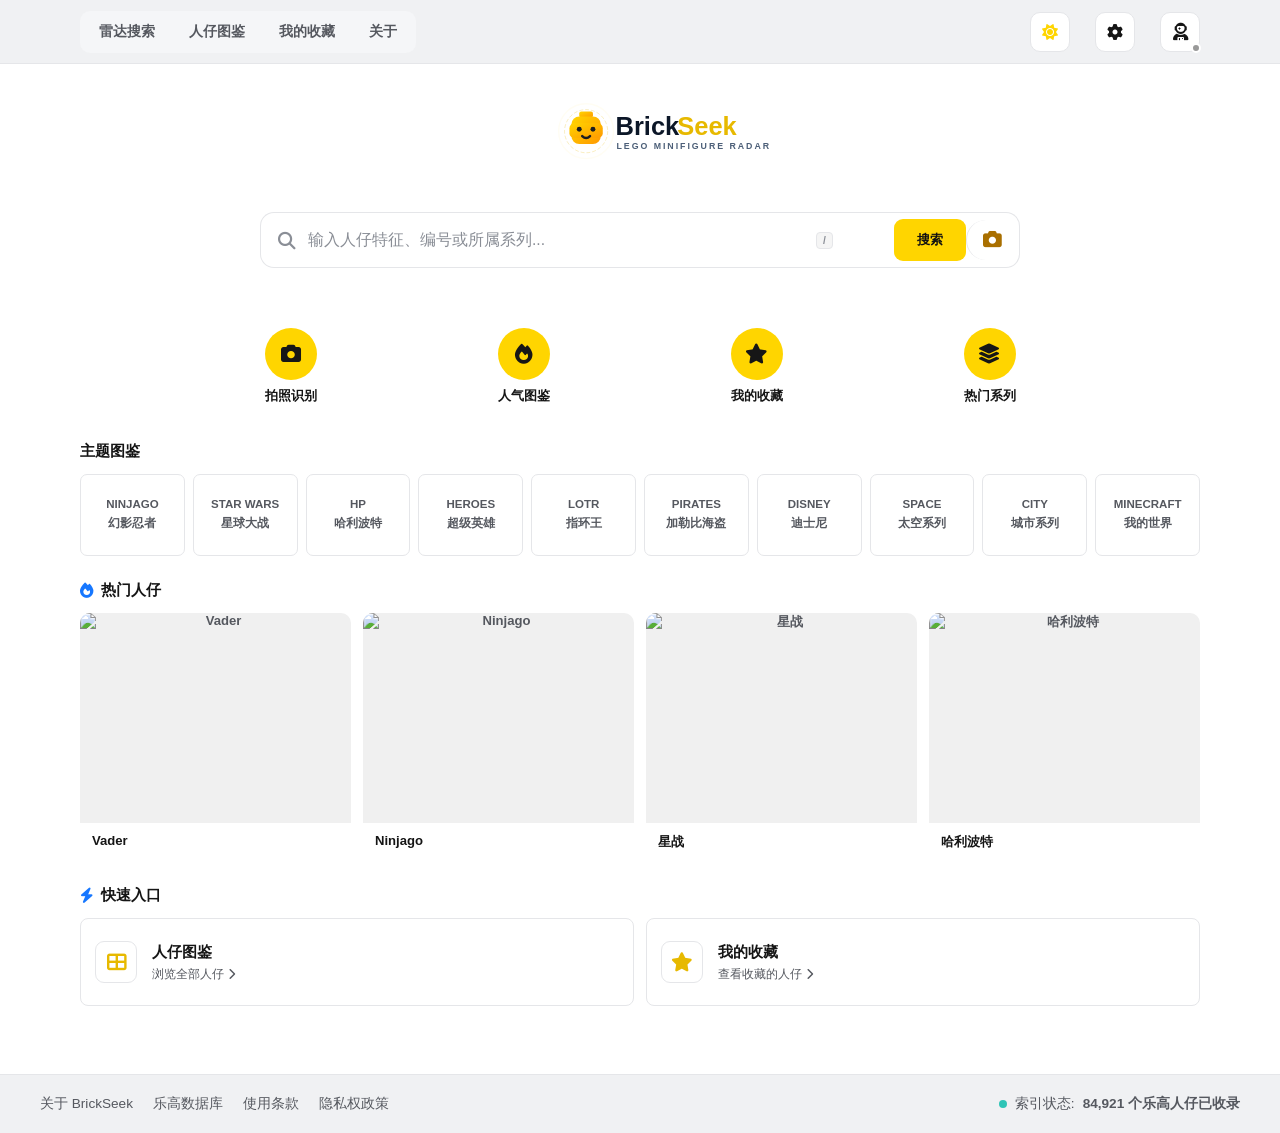
==== index.html @ 6f5b1291 "Add multi-frame Brickognize consensus" ====
<!DOCTYPE html>
<html lang="zh-CN">
<head>
    <meta charset="UTF-8">
    <meta name="viewport" content="width=device-width, initial-scale=1.0">
    <title>BrickFinder 乐高人仔雷达 - 极简搜索</title>
    <link rel="stylesheet" href="style-v7.15.min.css">
    <!-- FontAwesome is decorative; load it asynchronously so the first screen is not blocked by the CDN. -->
    <link rel="preconnect" href="https://cdnjs.cloudflare.com" crossorigin>
    <link rel="preconnect" href="https://cdn.rebrickable.com" crossorigin>
    <link rel="dns-prefetch" href="//cdn.rebrickable.com">
    <link rel="preload" href="https://cdnjs.cloudflare.com/ajax/libs/font-awesome/6.4.0/css/all.min.css" as="style" onload="this.onload=null;this.rel='stylesheet'">
    <noscript><link rel="stylesheet" href="https://cdnjs.cloudflare.com/ajax/libs/font-awesome/6.4.0/css/all.min.css"></noscript>
</head>
<body class="light-theme">
    <!-- Header Navigation -->
    <header>
        <button type="button" class="header-brand" id="header-brand" aria-label="返回 BrickSeek 首页">
            <span class="header-brand-mark"><i class="fas fa-user-astronaut"></i></span>
            <strong>BrickSeek</strong>
        </button>
        <div class="header-left">
            <a href="#" class="nav-link" id="nav-search-btn">雷达搜索</a>
            <a href="#" class="nav-link" id="nav-gallery-btn">人仔图鉴</a>
            <a href="#" class="nav-link" id="nav-fav-btn">我的收藏</a>
            <a href="#" class="nav-link" id="nav-about-btn">关于</a>
        </div>
        <div class="header-right">
            <!-- Theme Toggler -->
            <button id="theme-toggle" class="icon-btn" aria-label="切换主题" title="切换主题">
                <i class="fas fa-sun"></i>
                <i class="fas fa-moon"></i>
            </button>
            <!-- Settings Trigger -->
            <button id="settings-btn" class="icon-btn" aria-label="设置与偏好" title="设置与偏好">
                <i class="fas fa-cog"></i>
            </button>
            <div class="user-avatar" id="avatar-btn" title="个人中心">
                <i class="fas fa-user-astronaut"></i>
                <span class="user-status-dot"></span>
            </div>
        </div>
    </header>

    <!-- Main Section -->
    <main>
        <div class="search-container">
            <!-- Dynamic SVG Logo -->
            <div class="logo-wrapper" id="home-logo-wrapper">
                <svg class="main-logo" viewBox="0 0 200 80" xmlns="http://www.w3.org/2000/svg">
                    <defs>
                        <linearGradient id="brick-grad" x1="0%" y1="0%" x2="100%" y2="100%">
                            <stop offset="0%" stop-color="#FFD500" />
                            <stop offset="100%" stop-color="#FF9900" />
                        </linearGradient>
                    </defs>
                    <!-- Lego Head Icon -->
                    <g class="logo-icon" transform="translate(15, 10)">
                        <!-- Radar waves behind -->
                        <circle cx="30" cy="30" r="28" fill="none" stroke="var(--accent-glow)" stroke-width="1.5" class="radar-wave wave-1" />
                        <circle cx="30" cy="30" r="22" fill="none" stroke="var(--accent-color)" stroke-width="1" class="radar-wave wave-2" stroke-dasharray="4 2" />
                        <!-- Minifigure head silhouette -->
                        <!-- Stud on top -->
                        <rect x="23" y="10" width="14" height="6" rx="2" fill="url(#brick-grad)" />
                        <!-- Head -->
                        <rect x="15" y="15" width="30" height="28" rx="8" fill="url(#brick-grad)" class="lego-head" />
                        <!-- Head cheeks/bottom correction to look like Lego -->
                        <rect x="13" y="22" width="34" height="15" rx="5" fill="url(#brick-grad)" />
                        <!-- Face Details (Eyes & Smile) -->
                        <circle cx="23" cy="28" r="2.5" fill="#1A1D20" class="lego-eye eye-left" />
                        <circle cx="37" cy="28" r="2.5" fill="#1A1D20" class="lego-eye eye-right" />
                        <path d="M 26 35 Q 30 39 34 35" fill="none" stroke="#1A1D20" stroke-width="2.5" stroke-linecap="round" />
                    </g>
                    <!-- Brand Text -->
                    <text x="75" y="44" class="logo-text-main" font-family="'Outfit', sans-serif" font-weight="800" font-size="26" fill="var(--text-primary)">Brick</text>
                    <text x="138" y="44" class="logo-text-sub" font-family="'Outfit', sans-serif" font-weight="800" font-size="26" fill="var(--accent-color)">Seek</text>
                    <text x="76" y="58" class="logo-tagline" font-family="'Inter', sans-serif" font-weight="500" font-size="9" letter-spacing="2" fill="var(--text-muted)">LEGO MINIFIGURE RADAR</text>
                </svg>
            </div>

            <!-- Split Search Box -->
            <div class="search-box-wrapper">
                <div class="search-box">
                    <!-- Left: Text search -->
                    <div class="search-text-part">
                        <i class="fas fa-search search-icon"></i>
                        <input type="text" id="search-input" placeholder="输入人仔特征、编号或所属系列..." autocomplete="off">
                        <div class="search-shortcut" id="search-shortcut">/</div>
                        <button id="clear-btn" class="clear-btn" aria-label="清空输入" title="清空"><i class="fas fa-times"></i></button>
                    </div>
                    
                    <!-- Dedicated Search Button -->
                    <button id="search-submit-btn" class="search-submit-btn" aria-label="开始搜索" title="搜索">
                        <i class="fas fa-search"></i>
                        <span>搜索</span>
                    </button>
                    
                    <!-- Middle: Divider -->
                    <div class="search-divider"></div>
                    
                    <!-- Right: Camera/Upload action -->
                    <div class="search-camera-part" id="camera-trigger" title="拍照或上传人仔照片进行识别">
                        <div class="camera-icon-wrapper">
                            <i class="fas fa-camera camera-icon"></i>
                            <div class="camera-scan-line"></div>
                        </div>
                        <span class="camera-text">拍照识别</span>
                    </div>
                </div>
            </div>

            <!-- Dedicated Home Search Results Area (Hidden by default) -->
            <div class="home-search-results-section" id="home-search-results-section" style="display: none; flex-direction: column; width: 100%;">
                <!-- Category Tabs (人仔 / 套装) -->
                <div class="search-category-tabs">
                    <button type="button" class="category-tab active" id="home-tab-minifigs" data-category="minifigs">
                        <i class="fas fa-user-astronaut"></i> 人仔 <span class="tab-count" id="home-tab-count-minifigs">(0)</span>
                    </button>
                    <button type="button" class="category-tab" id="home-tab-sets" data-category="sets">
                        <i class="fas fa-cubes"></i> 套装 <span class="tab-count" id="home-tab-count-sets">(0)</span>
                    </button>
                </div>

                <!-- Custom Sorting Bar -->
                <div class="search-sorting-bar">
                    <button type="button" class="sort-tab-btn" id="home-sort-popularity"><i class="fas fa-fire"></i> 按人气</button>
                    <button type="button" class="sort-tab-btn" id="home-sort-price"><i class="fas fa-coins"></i> 按价位</button>
                    <button type="button" class="sort-tab-btn active" id="home-sort-id"><i class="fas fa-sort-numeric-down"></i> 按编号</button>
                </div>

                <!-- Minifigures grid -->
                <div class="gallery-grid" id="home-search-minifigs-grid">
                    <!-- Dynamic cards loaded via JS -->
                </div>

                <!-- Sets grid -->
                <div class="gallery-grid" id="home-search-sets-grid" style="display: none;">
                    <!-- Dynamic cards loaded via JS -->
                </div>
            </div>

            <!-- Home Default Sections (Hidden when search results are shown) -->
            <div id="home-default-sections" style="display: block; width: 100%;">
                <div class="home-action-grid" aria-label="常用功能">
                    <button type="button" class="home-action-btn" id="home-action-camera">
                        <span class="home-action-icon"><i class="fas fa-camera"></i></span>
                        <span>拍照识别</span>
                    </button>
                    <button type="button" class="home-action-btn" id="home-action-gallery">
                        <span class="home-action-icon"><i class="fas fa-fire"></i></span>
                        <span>人气图鉴</span>
                    </button>
                    <button type="button" class="home-action-btn" id="home-action-favorites">
                        <span class="home-action-icon"><i class="fas fa-star"></i></span>
                        <span>我的收藏</span>
                    </button>
                    <button type="button" class="home-action-btn" id="home-action-themes">
                        <span class="home-action-icon"><i class="fas fa-layer-group"></i></span>
                        <span>热门系列</span>
                    </button>
                </div>

                <section class="home-theme-section" aria-labelledby="home-theme-title">
                    <h3 class="section-title" id="home-theme-title">主题图鉴</h3>
                    <div class="home-theme-grid">
                        <button class="home-theme-btn hot-tag-btn" data-search="Ninjago"><strong>NINJAGO</strong><span>幻影忍者</span></button>
                        <button class="home-theme-btn hot-tag-btn" data-search="Star Wars"><strong>STAR WARS</strong><span>星球大战</span></button>
                        <button class="home-theme-btn hot-tag-btn" data-search="Harry Potter"><strong>HP</strong><span>哈利波特</span></button>
                        <button class="home-theme-btn hot-tag-btn" data-search="Super Heroes"><strong>HEROES</strong><span>超级英雄</span></button>
                        <button class="home-theme-btn hot-tag-btn" data-search="Lord of the Rings"><strong>LOTR</strong><span>指环王</span></button>
                        <button class="home-theme-btn hot-tag-btn" data-search="Pirates"><strong>PIRATES</strong><span>加勒比海盗</span></button>
                        <button class="home-theme-btn hot-tag-btn" data-search="Disney"><strong>DISNEY</strong><span>迪士尼</span></button>
                        <button class="home-theme-btn hot-tag-btn" data-search="Space"><strong>SPACE</strong><span>太空系列</span></button>
                        <button class="home-theme-btn hot-tag-btn" data-search="City"><strong>CITY</strong><span>城市系列</span></button>
                        <button class="home-theme-btn hot-tag-btn" data-search="Minecraft"><strong>MINECRAFT</strong><span>我的世界</span></button>
                    </div>
                </section>

                <!-- Hot Searches / Quick Filters -->
                <div class="hot-searches-section">
                    <h3 class="section-title"><i class="fas fa-fire hot-icon"></i> 热门人仔</h3>
                    <div class="hot-tags-row">
                        <button class="hot-tag-btn" data-search="Vader">
                            <img src="https://cdn.rebrickable.com/media/sets/fig-000581.jpg" alt="Vader" class="hot-tag-img">
                            <span>Vader</span>
                        </button>
                        <button class="hot-tag-btn" data-search="Ninjago">
                            <img src="https://cdn.rebrickable.com/media/sets/fig-000418.jpg" alt="Ninjago" class="hot-tag-img">
                            <span>Ninjago</span>
                        </button>
                        <button class="hot-tag-btn" data-search="星战">
                            <img src="https://cdn.rebrickable.com/media/sets/fig-000075.jpg" alt="星战" class="hot-tag-img">
                            <span>星战</span>
                        </button>
                        <button class="hot-tag-btn" data-search="Harry Potter">
                            <img src="https://cdn.rebrickable.com/media/sets/fig-000029.jpg" alt="哈利波特" class="hot-tag-img">
                            <span>哈利波特</span>
                        </button>
                    </div>
                </div>

                <!-- Quick Entrance Cards -->
                <div class="quick-entrance-section">
                    <h3 class="section-title"><i class="fas fa-bolt quick-icon"></i> 快速入口</h3>
                    <div class="quick-cards-grid">
                        <div class="quick-card" id="quick-card-gallery">
                            <div class="quick-card-icon-wrapper">
                                <i class="fas fa-th-large"></i>
                            </div>
                            <div class="quick-card-info">
                                <h4>人仔图鉴</h4>
                                <p>浏览全部人仔 <i class="fas fa-chevron-right"></i></p>
                            </div>
                        </div>
                        <div class="quick-card" id="quick-card-favorites">
                            <div class="quick-card-icon-wrapper star-icon-wrapper">
                                <i class="fas fa-star"></i>
                            </div>
                            <div class="quick-card-info">
                                <h4>我的收藏</h4>
                                <p>查看收藏的人仔 <i class="fas fa-chevron-right"></i></p>
                            </div>
                        </div>
                    </div>
                </div>
            </div>


        </div>

        <!-- Minifigure Gallery Page (Encyclopedia Gallery) -->
        <div class="gallery-container" id="gallery-container" style="display: none;">
            <div class="gallery-header">
                <button type="button" class="btn-back" id="back-from-gallery-btn">
                    <i class="fas fa-arrow-left"></i> 返回搜索
                </button>
                <div class="gallery-title-box">
                    <h2><i class="fas fa-th-large"></i> 乐高人仔图鉴中心</h2>
                    <p>浏览全量收录的乐高人仔，探索他们的零件构成与拼搭结构</p>
                </div>
            </div>
            
            <!-- Filters bar -->
            <div class="gallery-filter-bar">
                <div class="filter-group">
                    <label for="gallery-theme-filter"><i class="fas fa-filter"></i> 筛选系列:</label>
                    <select id="gallery-theme-filter">
                        <option value="">全部系列</option>
                        <option value="忍者">忍者系列 (Ninjago)</option>
                        <option value="星战">星球大战 (Star Wars)</option>
                        <option value="哈利波特">哈利波特 (Harry Potter)</option>
                        <option value="超级英雄">超级英雄 (Super Heroes)</option>
                        <option value="太空">太空系列 (Space)</option>
                        <option value="警察">城市警察 (Police)</option>
                    </select>
                </div>
                
                <div class="filter-group">
                    <label for="gallery-sort-filter"><i class="fas fa-sort"></i> 排序方式:</label>
                    <select id="gallery-sort-filter">
                        <option value="num_parts_desc">零件数从多到少</option>
                        <option value="num_parts_asc">零件数从少到多</option>
                        <option value="minifig_num_asc">编号顺序</option>
                    </select>
                </div>
                
                <!-- Quick Search within Gallery -->
                <div class="gallery-quick-search">
                    <input type="text" id="gallery-search-input" placeholder="在图鉴中快速检索名称或编号...">
                    <i class="fas fa-search"></i>
                </div>
            </div>

            <!-- Search Results/Category Tabs -->
            <div class="search-category-tabs" id="search-category-tabs" style="display: none;">
                <button type="button" class="category-tab active" id="tab-minifigs" data-category="minifigs">
                    人仔 <span class="tab-count" id="tab-count-minifigs">(0)</span>
                </button>
                <button type="button" class="category-tab" id="tab-sets" data-category="sets">
                    套装 <span class="tab-count" id="tab-count-sets">(0)</span>
                </button>
            </div>

            <!-- Gallery grid -->
            <div class="gallery-grid" id="gallery-grid">
                <!-- Dynamic cards loaded via AJAX -->
            </div>

            <!-- Sets Gallery grid -->
            <div class="gallery-grid" id="sets-gallery-grid" style="display: none;">
                <!-- Dynamic set cards loaded via AJAX -->
            </div>

            <!-- Pagination/Load More button -->
            <div class="gallery-pagination-row">
                <button type="button" class="btn-load-more" id="btn-gallery-load-more">
                    加载更多人仔 <i class="fas fa-chevron-down"></i>
                </button>
                <span class="gallery-loading-text" id="gallery-loading-indicator" style="display: none;">
                    <i class="fas fa-spinner fa-spin"></i> 正在读取人仔图库数据...
                </span>
            </div>
        </div>

        <!-- About & Legal Page Container -->
        <div class="about-container" id="about-container" style="display: none; width: 100%; max-width: 1000px; flex-direction: column; gap: 30px;">
            <div class="gallery-header">
                <button type="button" class="btn-back" id="back-from-about-btn">
                    <i class="fas fa-arrow-left"></i> 返回搜索
                </button>
                <div class="gallery-title-box">
                    <h2><i class="fas fa-info-circle"></i> 关于人仔雷达</h2>
                    <p>了解系统技术、核心算法、服务条款与隐私保障声明</p>
                </div>
            </div>

            <div class="about-content-grid">
                <!-- Left: Tech info & story -->
                <div class="about-card main-about-card">
                    <div class="about-logo-hero" style="text-align: center; margin-bottom: 20px;">
                        <i class="fas fa-microchip about-hero-icon" style="font-size: 3rem; color: var(--accent-color); margin-bottom: 10px; display: inline-block;"></i>
                        <h3 style="font-size: 1.5rem; font-weight: 800; color: var(--text-primary);">BrickSeek 智能核心 v2.0</h3>
                        <span class="version-badge" style="font-size: 0.72rem; padding: 2px 8px; border-radius: 6px; background: rgba(10, 132, 255, 0.1); color: var(--accent-color); font-weight: 700;">苹果美学视觉架构</span>
                    </div>
                    <div class="about-rich-text" style="font-size: 0.92rem; line-height: 1.6; color: var(--text-secondary); display: flex; flex-direction: column; gap: 12px;">
                        <p><strong>BrickSeek 乐高人仔雷达</strong>是由乐高极客社群发起的一款数字化百科探测系统。我们整合了前沿的智能软硬件加速能力：</p>
                        <ul style="padding-left: 20px; display: flex; flex-direction: column; gap: 8px;">
                            <li><i class="fas fa-camera-retro" style="color: var(--accent-color); margin-right: 6px;"></i> <strong>全屏 WebRTC 采集</strong>：直接打开实时摄像头，保留原生镜头切换和缩放能力，不在取景画面上遮挡人物。</li>
                            <li><i class="fas fa-search" style="color: var(--accent-color); margin-right: 6px;"></i> <strong>Brickognize 人仔识别</strong>：拍照后直接调用 Brickognize 人仔专用模型，并使用返回的 BrickLink 编号匹配本地图鉴。</li>
                            <li><i class="fas fa-database" style="color: var(--accent-color); margin-right: 6px;"></i> <strong>图谱关联百科</strong>：后端联查 84,921 款人仔与数十万核心零件关系网，点击任一零件可瞬间获取全图鉴共享人仔的实物画廊。</li>
                        </ul>
                        <p style="margin-top: 10px; border-top: 1px dashed var(--border-color); padding-top: 12px; font-size: 0.85rem; color: var(--text-muted);">免责声明：本系统为非盈利性质的扇子开发项目。所有的乐高积木、人仔及相关设计商标的所有权均归属于乐高集团（The LEGO Group）。本系统不与乐高集团产生官方绑定。</p>
                    </div>
                </div>

                <!-- Right: Terms & Privacy -->
                <div class="about-card legal-card" style="display: flex; flex-direction: column; gap: 20px;">
                    <div class="legal-tab-nav" style="display: flex; gap: 15px; border-bottom: 1px solid var(--border-color); padding-bottom: 10px;">
                        <button type="button" class="legal-tab active" data-target="legal-terms" style="background: none; border: none; font-size: 1rem; font-weight: 700; color: var(--text-primary); cursor: pointer; position: relative; padding: 5px 0;">服务条款 (Terms)</button>
                        <button type="button" class="legal-tab" data-target="legal-privacy" style="background: none; border: none; font-size: 1rem; font-weight: 700; color: var(--text-muted); cursor: pointer; position: relative; padding: 5px 0;">隐私权声明 (Privacy)</button>
                    </div>
                    
                    <div class="legal-tab-content active" id="legal-terms" style="display: flex; flex-direction: column; gap: 15px; font-size: 0.88rem; line-height: 1.6; color: var(--text-secondary);">
                        <div class="legal-section">
                            <h5 style="font-size: 0.95rem; font-weight: 700; color: var(--text-primary); margin-bottom: 4px;">一、非商业性使用限制</h5>
                            <p>本站提供的乐高说明书、人仔配件清单及估值信息仅供乐高爱好者交流学习。用户不得将本系统的扫描结果或导出的数据用于非法盈利、抄袭复制或商业分发。</p>
                        </div>
                        <div class="legal-section">
                            <h5 style="font-size: 0.95rem; font-weight: 700; color: var(--text-primary); margin-bottom: 4px;">二、数据库著作权说明</h5>
                            <p>人仔与零件关联图谱均基于 Rebrickable 开源社群许可协议（CC BY 2.0）运行。若原始版权方要求下架特定稀有版权人仔图鉴，请联系我们，我们将在 24 小时内移除相关节点信息。</p>
                        </div>
                        <div class="legal-section">
                            <h5 style="font-size: 0.95rem; font-weight: 700; color: var(--text-primary); margin-bottom: 4px;">三、第三方外链免责</h5>
                            <p>本系统展示的官方说明书 PDF 下载或拼装信息均链接至乐高官方数据库或外部合作平台。我们不对任何外部网络服务的使用安全性及正确性承担连带担保责任。</p>
                        </div>
                    </div>

                    <div class="legal-tab-content" id="legal-privacy" style="display: none; flex-direction: column; gap: 15px; font-size: 0.88rem; line-height: 1.6; color: var(--text-secondary);">
                        <div class="privacy-dashboard-indicator" style="background: rgba(0, 204, 136, 0.05); border: 1px solid rgba(0, 204, 136, 0.15); border-radius: 10px; padding: 12px 15px; display: flex; align-items: center; gap: 10px;">
                            <i class="fas fa-shield-alt" style="color: #00cc88; font-size: 1.5rem;"></i>
                            <div>
                                <strong style="color: var(--text-primary); display: block; font-size: 0.9rem;">100% 极客隐私保障</strong>
                                <span style="font-size: 0.72rem; color: var(--text-muted);">我们尊重且从不滥用用户的本地摄像头与偏好文件</span>
                            </div>
                        </div>
                        <div class="legal-section">
                            <h5 style="font-size: 0.95rem; font-weight: 700; color: var(--text-primary); margin-bottom: 4px;">一、沙盒级摄像头权限</h5>
                            <p>在实时拍照识别模式下，所有的视频画面均直接在您本地浏览器的 WebRTC 沙盒内进行变焦与捕捉。除非您按下拍照快门，否则绝对不会向服务器传输任何一帧视频数据。</p>
                        </div>
                        <div class="legal-section">
                            <h5 style="font-size: 0.95rem; font-weight: 700; color: var(--text-primary); margin-bottom: 4px;">二、图像智能识别与缓存说明</h5>
                            <p>您按下快门后，截取的照片会发送至 Brickognize 用于人仔识别，并受其<a href="https://brickognize.com/terms-of-service" target="_blank" rel="noopener noreferrer">服务条款</a>约束。BrickSeek 本地服务仅处理识别请求与结果缓存，不主动保存原始照片。</p>
                        </div>
                        <div class="legal-section">
                            <h5 style="font-size: 0.95rem; font-weight: 700; color: var(--text-primary); margin-bottom: 4px;">三、收藏与偏好存储</h5>
                            <p>您的收藏夹列表、首选镜头 ID、主题音效配置等，默认保存在您设备本机的 LocalStorage 内。如果您登录了云端账户，数据将加密同步以供多端同步使用。</p>
                        </div>
                    </div>
                </div>
            </div>
        </div>

        <!-- My Favorites / Collection Dashboard Container -->
        <div class="favorites-container" id="favorites-container" style="display: none; width: 100%; max-width: 1200px; flex-direction: column; gap: 30px; animation: galleryFadeIn 0.5s ease-out;">
            <div class="gallery-header">
                <button type="button" class="btn-back" id="back-from-fav-btn">
                    <i class="fas fa-arrow-left"></i> 返回搜索
                </button>
                <div class="gallery-title-box">
                    <h2><i class="fas fa-star" style="color: #ff9f0a;"></i> 我的收藏与收藏夹</h2>
                    <p>管理您标星收藏的乐高人仔，查看您的收藏估值与分类统计</p>
                </div>
            </div>
            
            <div class="fav-stats-dashboard" style="display: grid; grid-template-columns: repeat(auto-fit, minmax(220px, 1fr)); gap: 20px; width: 100%;">
                <div class="fav-stat-card" style="background: var(--bg-card); border: 1px solid var(--border-color); border-radius: var(--card-radius); padding: 20px; text-align: center; display: flex; flex-direction: column; gap: 6px; box-shadow: 0 1px 4px var(--shadow-color);">
                    <span class="stat-label" style="font-size: 0.82rem; color: var(--text-muted); font-weight: 500;">已收藏人仔数量</span>
                    <strong class="stat-value" id="fav-dashboard-count" style="font-size: 2rem; font-family: var(--font-outfit); font-weight: 800; color: var(--accent-color);">0</strong>
                    <span class="stat-desc" style="font-size: 0.72rem; color: var(--text-secondary);">核心人物角色</span>
                </div>
                <div class="fav-stat-card" style="background: var(--bg-card); border: 1px solid var(--border-color); border-radius: var(--card-radius); padding: 20px; text-align: center; display: flex; flex-direction: column; gap: 6px; box-shadow: 0 1px 4px var(--shadow-color);">
                    <span class="stat-label" style="font-size: 0.82rem; color: var(--text-muted); font-weight: 500;">预估收藏市值</span>
                    <strong class="stat-value" style="font-size: 2rem; font-family: var(--font-outfit); font-weight: 800; color: #ff9f0a;">¥<span id="fav-dashboard-value">0.00</span></strong>
                    <span class="stat-desc" style="font-size: 0.72rem; color: var(--text-secondary);">基于 BrickLink 均价估算</span>
                </div>
                <div class="fav-stat-card" style="background: var(--bg-card); border: 1px solid var(--border-color); border-radius: var(--card-radius); padding: 20px; text-align: center; display: flex; flex-direction: column; gap: 6px; box-shadow: 0 1px 4px var(--shadow-color);">
                    <span class="stat-label" style="font-size: 0.82rem; color: var(--text-muted); font-weight: 500;">图鉴解锁比例</span>
                    <strong class="stat-value" id="fav-dashboard-ratio" style="font-size: 2rem; font-family: var(--font-outfit); font-weight: 800; color: #00cc88;">0.05%</strong>
                    <span class="stat-desc" style="font-size: 0.72rem; color: var(--text-secondary);">占雷达 8.4 万人仔库</span>
                </div>
            </div>
            
            <div class="gallery-filter-bar">
                <span style="font-size: 0.9rem; font-weight: 600; color: var(--text-secondary);">
                    已标星收藏的人仔图鉴列表：
                </span>
                <button type="button" class="btn-database-link" id="btn-export-favorites" style="margin-left: auto;">
                    <i class="fas fa-file-export"></i> 导出收藏清单
                </button>
            </div>
            
            <div class="gallery-grid" id="favorites-gallery-grid">
                <!-- Dynamically filled with favorited figures -->
            </div>
        </div>

        <!-- Minifigure Details Page (Encyclopedia) -->
        <div class="detail-container" id="detail-container" style="display: none;">
            <!-- Header back button & title -->
            <div class="detail-nav">
                <button type="button" class="btn-back" id="back-to-search-btn">
                    <i class="fas fa-arrow-left"></i> 返回搜索
                </button>
                <button type="button" class="btn-back" id="back-to-previous-btn" style="display: none;">
                    <i class="fas fa-chevron-left"></i> 返回上一步
                </button>
                <div class="detail-nav-header">
                    <span class="detail-series-badge" id="detail-series-badge">系列</span>
                    <div class="title-with-fav">
                        <h2 id="detail-title">人仔名称</h2>
                        <button type="button" id="favorite-btn" class="fav-btn" title="收藏此人仔">
                            <i class="far fa-star"></i>
                        </button>
                    </div>
                </div>
            </div>

            <div class="detail-content-grid">
                <!-- Left: 3D Exploded-view Assembly Player -->
                <div class="assembly-card">
                    <div class="assembly-header">
                        <span class="card-subtitle"><i class="fas fa-cubes"></i> 交互式组装器</span>
                        <div class="assembly-controls-row">
                            <button type="button" class="btn-control-mini" id="btn-explode" title="拆解部件">
                                <i class="fas fa-expand-arrows-alt"></i> 拆解
                            </button>
                            <button type="button" class="btn-control-mini" id="btn-assemble" title="组装部件">
                                <i class="fas fa-compress-arrows-alt"></i> 组装
                            </button>
                        </div>
                    </div>

                    <div class="lego-figure-canvas" id="lego-assembly-stage">
                        <!-- Complete Minifigure Showcase -->
                        <div class="lego-full-figure" id="lego-full-figure">
                            <img id="lego-full-figure-img" src="" alt="Complete Minifigure">
                        </div>
                    </div>

                    <div class="assembly-footer">
                        <span class="audio-toggle-hint"><i class="fas fa-volume-up"></i> 组装音效已开启</span>
                        <span class="click-instruction-hint">点击人仔进行拆解，再点击各个部件以查看共享角色 👆</span>
                    </div>
                </div>

                <!-- Right: Information Column -->
                <div class="info-sidebar">

                    <!-- General Details Card -->
                    <div class="glass-subcard detail-summary-card">
                        <h4>人仔基本档案</h4>
                        <table class="detail-table">
                            <tbody>
                                <tr>
                                    <th>人仔编号</th>
                                    <td id="info-id" class="highlight-text">SW0527</td>
                                </tr>
                                <tr>
                                    <th>发行年份</th>
                                    <td id="info-year">2014年</td>
                                </tr>
                                <tr>
                                    <th>稀有程度</th>
                                    <td id="info-rarity"><span class="rarity-legendary">传奇 (Legendary)</span></td>
                                </tr>
                                <tr>
                                    <th>主要部件</th>
                                    <td id="info-parts">4 个核心零部件</td>
                                </tr>
                                <tr>
                                    <th>全新估值</th>
                                    <td id="info-price-new" class="price-highlight">暂无数据</td>
                                </tr>
                                <tr>
                                    <th>二手估值</th>
                                    <td id="info-price-used" class="price-highlight">暂无数据</td>
                                </tr>
                            </tbody>
                        </table>
                    </div>

                    <!-- Compatible Weapons Card -->
                    <div class="glass-subcard detail-weapons-card" id="detail-weapons-card" style="display: none;">
                        <div class="weapons-header" style="display: flex; justify-content: space-between; align-items: center; margin-bottom: 12px;">
                            <h4 style="margin: 0;"><i class="fas fa-shield-alt" style="color: var(--accent-color); margin-right: 8px;"></i> 角色适配武器与道具</h4>
                            <span class="weapons-count-badge" id="weapons-count-badge" style="background: var(--accent-glow); color: var(--accent-color); font-size: 0.72rem; padding: 2px 8px; border-radius: 20px; font-weight: 700;">0</span>
                        </div>
                        <div class="weapons-grid" id="detail-weapons-grid" style="display: grid; grid-template-columns: repeat(2, 1fr); gap: 10px; max-height: 190px; overflow-y: auto; padding-right: 4px;">
                            <!-- Dynamic weapons cards -->
                        </div>
                    </div>
                </div>
            </div>

            <!-- Bottom: Associated Sets -->
            <div class="sets-section">
                <h3><i class="fas fa-box-open"></i> 包含此人仔的乐高系列/套装</h3>
                <div class="sets-grid" id="detail-sets-grid">
                    <!-- Dynamic sets cards -->
                </div>
            </div>
        </div>
    </main>

    <nav class="mobile-bottom-nav" aria-label="手机底部导航">
        <button type="button" class="mobile-nav-btn active" id="mobile-nav-home"><i class="fas fa-home"></i><span>首页</span></button>
        <button type="button" class="mobile-nav-btn" id="mobile-nav-gallery"><i class="fas fa-th-large"></i><span>图鉴</span></button>
        <button type="button" class="mobile-nav-btn mobile-nav-scan" id="mobile-nav-scan"><i class="fas fa-camera"></i><span>识别</span></button>
        <button type="button" class="mobile-nav-btn" id="mobile-nav-favorites"><i class="fas fa-star"></i><span>收藏</span></button>
        <button type="button" class="mobile-nav-btn" id="mobile-nav-about"><i class="fas fa-info-circle"></i><span>关于</span></button>
    </nav>

    <!-- Scan / Upload Overlay Modal -->
    <div class="modal-overlay" id="scan-modal">
        <div class="modal-card">
            <div class="modal-header">
                <h3><i class="fas fa-qrcode"></i> 人仔雷达扫描仪</h3>
                <button class="close-btn" id="close-modal-btn"><i class="fas fa-times"></i></button>
            </div>
            <div class="modal-body">
                <!-- Dropzone state (Hidden by default, starts camera directly) -->
                <div class="drop-zone" id="drop-zone" style="display: none;">
                    <input type="file" id="file-input" accept="image/*" class="file-input-hidden">
                    <div class="drop-zone-content">
                        <div class="scan-upload-icon-container">
                            <i class="fas fa-cloud-upload-alt upload-cloud"></i>
                            <i class="fas fa-robot scan-robot"></i>
                        </div>
                        <p class="drop-title">拖拽乐高人仔照片到这里</p>
                        <p class="drop-sub">或者 <span class="highlight-text">浏览本地文件</span></p>
                        
                        <div class="camera-action-row">
                            <span class="divider-or">或</span>
                            <button type="button" class="btn-camera-activate" id="activate-camera-btn">
                                <i class="fas fa-video"></i> 开启摄像头实时拍摄
                            </button>
                        </div>
                    </div>
                </div>

                <!-- Camera/Video Viewport State (Directly shown) -->
                <div class="camera-viewport" id="camera-viewport" style="display: flex;">
                    <div class="camera-loading-overlay" id="camera-loading">
                        <i class="fas fa-circle-notch fa-spin loading-spinner"></i>
                        <span>Activating camera stream...</span>
                    </div>
                    <video id="webcam" autoplay playsinline></video>
                    <canvas id="camera-canvas" style="display: none;"></canvas>
                    <div class="camera-overlay-frame">
                        <!-- Apple Camera Yellow Autofocus Target Box -->
                        <div class="apple-focus-indicator">
                            <div class="focus-box"></div>
                            <span class="focus-label">自动对焦</span>
                        </div>
                    </div>
                        
                        <!-- Zoom Control Slider -->
                        <div class="camera-zoom-control">
                            <i class="fas fa-search-minus zoom-icon"></i>
                            <input type="range" id="camera-zoom-slider" min="1" max="4" step="0.1" value="1" title="镜头缩放">
                            <i class="fas fa-search-plus zoom-icon"></i>
                        </div>
                    </div>
                    <div class="camera-controls">
                        <button type="button" class="btn-control-secondary" id="cancel-camera-btn">
                            <i class="fas fa-chevron-left"></i> 返回
                        </button>
                        <button type="button" class="btn-shutter" id="shutter-btn" title="拍照">
                            <div class="shutter-inner"></div>
                        </button>
                        <div class="camera-sub-controls">
                            <button type="button" class="btn-control-secondary" id="btn-camera-upload" title="从相册上传">
                                <i class="fas fa-image"></i> 相册
                            </button>
                            <button type="button" class="btn-control-secondary" id="switch-camera-btn" title="切换摄像头">
                                <i class="fas fa-sync-alt"></i>
                            </button>
                        </div>
                    </div>
                </div>

                <!-- Scanning Animation Viewport -->
                <div class="scan-preview-container" id="scan-preview-container" style="display: none;">
                    <div class="preview-image-wrapper">
                        <img id="preview-image" src="" alt="待识别的人仔">
                        <div class="laser-scanner"></div>
                    </div>
                    
                    <!-- Scan Status Details -->
                    <div class="scan-status-panel">
                        <div class="status-header">
                            <span class="status-title"><i class="fas fa-search animate-pulse"></i> Brickognize 识别中</span>
                            <span class="status-percent" id="status-percent">0%</span>
                        </div>
                        <div class="progress-bar-container">
                            <div class="progress-bar-fill" id="progress-bar-fill"></div>
                        </div>
                        <ul class="scan-logs" id="scan-logs">
                            <!-- Logs will be generated via JS -->
                        </ul>
                    </div>
                </div>

                <!-- Result Viewport -->
                <div class="scan-result-container" id="scan-result-container" style="display: none;">
                    <div class="result-header" id="scan-result-header">
                        <i class="fas fa-check-circle success-icon" id="scan-result-icon"></i>
                        <div>
                            <h4 id="scan-result-title">人仔识别成功！</h4>
                            <p class="result-subtext" id="scan-result-subtext">Brickognize 已返回匹配结果</p>
                        </div>
                    </div>
                    
                    <!-- Brickognize result summary -->
                    <div class="ai-analysis-box" id="ai-analysis-box" style="display: none;">
                        <div class="ai-analysis-title">
                            <i class="fas fa-search"></i> Brickognize 识别报告
                        </div>
                        <p class="ai-analysis-text" id="ai-analysis-text"></p>
                    </div>
                    
                    <div class="result-cards">
                        <!-- Card 1 (Best Match) -->
                        <div class="result-card best-match" data-minifig-num="fig-000581" style="cursor: pointer;">
                            <div class="badge-best">等待一致性验证</div>
                            <div class="result-image-box">
                                <img id="match-img-1" src="" alt="Lego Star Wars">
                            </div>
                            <div class="result-info">
                                <span class="fig-id">编号：FIG-000581</span>
                                <h5 class="fig-name">Darth Vader (达斯·维达 - 铬黑版)</h5>
                                <p class="fig-meta"><strong>系列：</strong> 星球大战 (Star Wars)</p>
                                <p class="fig-meta"><strong>发行年份：</strong> 2009</p>
                                <p class="fig-meta"><strong>稀有度：</strong> <span class="rarity-legendary">传奇级 (Legendary)</span></p>
                                <div class="card-actions">
                                    <button type="button" class="btn-card-primary" id="best-match-action-btn">查看详细配件</button>
                                    <button type="button" class="btn-card-secondary" onclick="alert('即将接入官方交易接口，敬请期待！')">估价与交易</button>
                                </div>
                            </div>
                        </div>

                        <!-- Secondary Matches -->
                        <div class="secondary-matches">
                            <!-- Card 2 -->
                            <div class="result-card-mini" data-minifig-num="fig-001783" style="cursor: pointer;">
                                <div class="mini-percent">84.2% 相似</div>
                                <img id="match-img-2" src="" alt="Lego Star Wars Alternative">
                                <div class="mini-info">
                                    <span class="fig-id">编号：FIG-001783</span>
                                    <h6>Darth Vader (Light Nougat)</h6>
                                    <p class="fig-meta">星球大战 / 2013</p>
                                </div>
                            </div>

                            <!-- Card 3 -->
                            <div class="result-card-mini" data-minifig-num="fig-000516" style="cursor: pointer;">
                                <div class="mini-percent">62.8% 相似</div>
                                <img id="match-img-3" src="" alt="Lego Star Wars Alternative 2">
                                <div class="mini-info">
                                    <span class="fig-id">编号：FIG-000516</span>
                                    <h6>Darth Vader (LBG Skin)</h6>
                                    <p class="fig-meta">星球大战 / 2006</p>
                                </div>
                            </div>
                        </div>
                    </div>

                    <div class="result-action-row">
                        <button type="button" class="btn-secondary-outline" id="rescan-btn">
                            <i class="fas fa-redo"></i> 重新扫描
                        </button>
                        <button type="button" class="btn-primary" id="view-all-matches">
                            <i class="fas fa-th-list"></i> 查看完整相似度列表
                        </button>
                    </div>
                </div>
            </div>
        </div>
    </div>

    <!-- Footer -->
    <footer>
        <div class="footer-links">
            <a href="#" id="footer-about-btn">关于 BrickSeek</a>
            <a href="#" id="footer-database-btn">乐高数据库</a>
            <a href="#" id="footer-terms-btn">使用条款</a>
            <a href="#" id="footer-privacy-btn">隐私权政策</a>
        </div>
        <div class="footer-status">
            <span class="pulse-indicator"></span> 索引状态: <strong>84,921 个乐高人仔已收录</strong>
        </div>
    </footer>

    <!-- Instruction Manual Viewer Modal -->
    <div class="modal-overlay" id="manual-modal">
        <div class="modal-card modal-large">
            <div class="modal-header">
                <h3><i class="fas fa-book-open"></i> 乐高官方说明书预览 (仿真拼搭步骤)</h3>
                <button class="close-btn" id="close-manual-btn"><i class="fas fa-times"></i></button>
            </div>
            <div class="modal-body manual-viewer-body">
                <div class="manual-pdf-link-container" style="margin-bottom: 15px; width: 100%; display: flex; justify-content: center;">
                    <a href="#" target="_blank" id="btn-download-pdf" class="btn-primary" style="display: flex; align-items: center; gap: 10px; width: 90%; justify-content: center; text-decoration: none;">
                        <i class="fas fa-file-pdf"></i> 下载官方原厂 PDF 说明书
                    </a>
                </div>
                <div class="manual-book-container">
                    <div class="manual-page manual-left-page" id="manual-left-page">
                        <!-- Content dynamically loaded -->
                    </div>
                    <div class="manual-page-divider"></div>
                    <div class="manual-page manual-right-page" id="manual-right-page">
                        <!-- Content dynamically loaded -->
                    </div>
                </div>
                <div class="manual-controls">
                    <button type="button" id="btn-manual-prev">
                        <i class="fas fa-arrow-left"></i> 上一步
                    </button>
                    <span class="manual-page-number" id="manual-page-num">第 1 / 4 步</span>
                    <button type="button" id="btn-manual-next">
                        下一步 <i class="fas fa-arrow-right"></i>
                    </button>
                </div>
            </div>
        </div>
    </div>

    <!-- Settings and Preferences Modal -->
    <div class="modal-overlay" id="settings-modal">
        <div class="modal-card">
            <div class="modal-header">
                <h3><i class="fas fa-sliders-h"></i> 雷达系统设置</h3>
                <button class="close-btn" id="close-settings-btn"><i class="fas fa-times"></i></button>
            </div>
            <div class="modal-body">
                <!-- Camera Config Panel -->
                <div class="settings-group">
                    <h4><i class="fas fa-camera"></i> 扫描摄像头设备</h4>
                    <p class="settings-desc">选择用于识别的摄像头。系统将默认调用您设备的高清变焦相机。</p>
                    <label for="setting-camera-select" class="settings-label">输入镜头：</label>
                    <select id="setting-camera-select" class="settings-select">
                        <option value="">正在检测镜头设备...</option>
                    </select>
                </div>

                <!-- Theme settings -->
                <div class="settings-group">
                    <h4><i class="fas fa-palette"></i> 界面视觉主题</h4>
                    <p class="settings-desc">根据偏好切换系统视觉外观，适配暗光环境拼搭。</p>
                    <div class="theme-option-row">
                        <button type="button" class="theme-opt-btn active" id="theme-opt-light" data-theme="light">
                            <i class="fas fa-sun"></i> 浅色模式 (白色)
                        </button>
                        <button type="button" class="theme-opt-btn" id="theme-opt-dark" data-theme="dark">
                            <i class="fas fa-moon"></i> 深色模式 (黑色)
                        </button>
                    </div>
                </div>

                <!-- Toggle Settings -->
                <div class="settings-group">
                    <h4><i class="fas fa-volume-up"></i> 音效与提示音</h4>
                    <div class="setting-toggle-row">
                        <div>
                            <span>乐高零件卡扣拼装音效</span>
                            <p class="toggle-desc">在人仔扫描成功或标星收藏时播放乐高拼接卡扣声</p>
                        </div>
                        <label class="switch-toggle">
                            <input type="checkbox" id="setting-sound-toggle" checked>
                            <span class="switch-slider"></span>
                        </label>
                    </div>
                </div>

                <!-- Database Sync Settings -->
                <div class="settings-group">
                    <h4><i class="fas fa-database"></i> 乐高数据库云端同步</h4>
                    <p class="settings-desc">直接从 Rebrickable 官方数据源下载并解析最新发售的乐高人仔与零件关系，并在云端合并更新本地数据库，实现数据实时同步。</p>
                    <div class="settings-action-row" style="display: flex; gap: 12px; align-items: center; width: 100%;">
                        <button type="button" id="btn-sync-db" class="btn-primary" style="flex: 1; padding: 10px; display: inline-flex; align-items: center; justify-content: center; gap: 8px; font-size: 0.88rem; border-radius: var(--btn-radius); cursor: pointer; border: none; background: var(--accent-color); color: #fff; font-weight: 600; transition: var(--transition-smooth);">
                            <i class="fas fa-sync-alt"></i> 一键同步最新数据 (17K+人仔)
                        </button>
                    </div>
                    <!-- Sync progress display -->
                    <div id="db-sync-status-box" style="display: none; margin-top: 12px; padding: 12px; border-radius: 8px; background: rgba(0, 122, 255, 0.05); border: 1px dashed var(--accent-color); font-size: 0.8rem; line-height: 1.4;">
                        <div style="display: flex; justify-content: space-between; font-weight: 600; margin-bottom: 6px;">
                            <span id="db-sync-status-text" style="color: var(--accent-color);">正在准备同步任务...</span>
                            <span id="db-sync-percent-text">0%</span>
                        </div>
                        <div style="width: 100%; height: 6px; border-radius: 3px; background: rgba(255,255,255,0.08); overflow: hidden; position: relative; margin-top: 6px;">
                            <div id="db-sync-progress-bar" style="width: 0%; height: 100%; background: var(--accent-color); transition: width 0.3s ease;"></div>
                        </div>
                    </div>
                </div>

                <!-- Reset settings -->
                <div class="settings-group no-border">
                    <h4><i class="fas fa-trash-alt"></i> 存储与缓存管理</h4>
                    <p class="settings-desc">清除本地图片缓存以节省存储空间，或重置系统设置偏好。</p>
                    <div class="settings-action-row">
                        <button type="button" id="btn-clear-cache" class="btn-secondary-outline">
                            <i class="fas fa-broom"></i> 清理缓存 (32.4MB)
                        </button>
                        <button type="button" id="btn-reset-app" class="btn-danger-outline">
                            <i class="fas fa-redo-alt"></i> 恢复出厂设置
                        </button>
                    </div>
                </div>
            </div>
        </div>
    </div>

    <!-- User Profile Modal (Personal Center) -->
    <div class="modal-overlay" id="user-profile-modal">
        <div class="modal-card">
            <div class="modal-header">
                <h3><i class="fas fa-user-astronaut"></i> 乐高人仔个人中心</h3>
                <button class="close-btn" id="close-profile-btn"><i class="fas fa-times"></i></button>
            </div>
            <div class="modal-body">
                <!-- User Profile Card -->
                <div class="profile-card">
                    <div class="profile-avatar-container">
                        <i class="fas fa-user-astronaut profile-avatar-icon"></i>
                        <span class="profile-badge">钻石收藏家</span>
                    </div>
                    <div class="profile-info">
                        <h4 id="profile-display-name">访客模式</h4>
                        <p class="profile-level">Lv.3 乐高拼搭大师 <span class="profile-exp">340/500 EXP</span></p>
                    </div>
                </div>

                <!-- Exp bar -->
                <div class="profile-exp-bar-container">
                    <div class="profile-exp-bar" style="width: 68%;"></div>
                </div>

                <!-- Collection Stats Grid -->
                <div class="profile-stats-grid">
                    <div class="profile-stat-box">
                        <span class="profile-stat-val" id="profile-fav-count">0</span>
                        <span class="profile-stat-lbl">已收藏人仔</span>
                    </div>
                    <div class="profile-stat-box">
                        <span class="profile-stat-val">35%</span>
                        <span class="profile-stat-lbl">稀有人仔占比</span>
                    </div>
                    <div class="profile-stat-box">
                        <span class="profile-stat-val">99%</span>
                        <span class="profile-stat-lbl">雷达识别率</span>
                    </div>
                </div>

                <!-- Sync and Cloud Section -->
                <div class="profile-group">
                    <h4><i class="fas fa-cloud-upload-alt"></i> 云端备份与同步</h4>
                    <div class="sync-status-box">
                        <p class="sync-status-text" id="profile-sync-status">云端数据已与本地保持同步</p>
                        <button type="button" id="btn-sync-cloud" class="btn-primary" style="margin-top: 8px; width: 100%;">
                            <i class="fas fa-sync" id="sync-cloud-icon"></i> 立即备份到云端
                        </button>
                    </div>
                </div>

                <!-- Account Authorization Section -->
                <div class="profile-group">
                    <h4><i class="fas fa-shield-alt"></i> 登录保护</h4>
                    <div class="security-row">
                        <div class="security-item">
                            <i class="fab fa-apple security-icon apple-active"></i>
                            <div>
                                <h5>Apple ID 关联</h5>
                                <p class="security-status" id="profile-apple-status">已启用安全绑定</p>
                            </div>
                        </div>
                        <div class="security-item">
                            <i class="fas fa-fingerprint security-icon passkey-active"></i>
                            <div>
                                <h5>Passkeys 安全密钥</h5>
                                <p class="security-status" id="profile-passkey-status">已关联指纹 / 面容免密登录</p>
                            </div>
                        </div>
                    </div>
                </div>

                <!-- Action Button -->
                <div class="profile-actions" style="margin-top: 20px;">
                    <div id="profile-logged-out-view">
                        <button type="button" id="profile-login-btn" class="btn-primary" style="width: 100%;">登录 / 注册</button>
                    </div>
                    <div id="profile-logged-in-view" style="display: none;">
                        <button type="button" id="profile-logout-btn" class="btn-danger-outline" style="width: 100%;">退出登录</button>
                    </div>
                </div>
            </div>
        </div>
    </div>

    <!-- Login & Register Modal -->
    <div class="modal-overlay" id="login-modal">
        <div class="modal-card modal-small">
            <div class="modal-header">
                <h3 id="login-modal-title">账号登录</h3>
                <button class="close-btn" id="close-login-btn"><i class="fas fa-times"></i></button>
            </div>
            <div class="modal-body">
                <form id="login-form" class="auth-form">
                    <div class="form-group">
                        <label for="auth-username">用户名</label>
                        <input type="text" id="auth-username" required placeholder="请输入您的用户名" autocomplete="username">
                    </div>
                    <div class="form-group">
                        <label for="auth-password">密码</label>
                        <input type="password" id="auth-password" required placeholder="请输入密码" autocomplete="current-password">
                    </div>
                    <div id="login-error-msg" class="auth-error-msg" style="display: none;"></div>
                    <button type="submit" id="auth-submit-btn" class="btn-primary auth-submit-btn">立即登录</button>
                </form>
                <div class="auth-switch-text">
                    <span id="auth-switch-prompt">还没有账号？</span>
                    <a href="#" id="login-switch-link">立即注册</a>
                </div>
                
                <div class="auth-divider" style="display: flex; align-items: center; justify-content: center; gap: 10px; margin: 15px 0; font-size: 0.78rem; color: var(--text-muted);">
                    <span style="height: 1px; flex: 1; background: var(--border-color);"></span>
                    <span>或其他快捷方式</span>
                    <span style="height: 1px; flex: 1; background: var(--border-color);"></span>
                </div>
                
                <div class="social-login-row" style="display: flex; flex-direction: column; gap: 8px;">
                    <button type="button" class="btn-apple-login" id="btn-apple-login" style="background: #000; color: #fff; border: none; padding: 10px 16px; border-radius: 12px; font-weight: 600; font-size: 0.88rem; cursor: pointer; display: flex; align-items: center; justify-content: center; gap: 8px; width: 100%; transition: opacity 0.2s ease;">
                        <i class="fab fa-apple" style="font-size: 1.15rem;"></i> 通过 Apple 登录
                    </button>
                    <button type="button" class="btn-passkey-login" id="btn-passkey-login" style="background: rgba(10, 132, 255, 0.08); color: var(--accent-color); border: 1px solid rgba(10, 132, 255, 0.15); padding: 10px 16px; border-radius: 12px; font-weight: 600; font-size: 0.88rem; cursor: pointer; display: flex; align-items: center; justify-content: center; gap: 8px; width: 100%; transition: var(--transition-smooth);">
                        <i class="fas fa-key"></i> Passkey 通行密钥登录
                    </button>
                </div>
                
                <!-- Mock Passkey Verification Box -->
                <div class="passkey-verifying-box" id="passkey-verifying-box" style="display: none; position: absolute; top: 0; left: 0; width: 100%; height: 100%; background: var(--bg-secondary); border-radius: 20px; flex-direction: column; align-items: center; justify-content: center; gap: 20px; z-index: 10; padding: 30px; box-sizing: border-box; text-align: center; animation: fadeIn 0.25s ease-out;">
                    <div class="passkey-scanner-ring" style="width: 80px; height: 80px; border-radius: 50%; border: 3px solid var(--accent-color); display: flex; align-items: center; justify-content: center; animation: ringPulse 1.5s infinite ease-in-out;">
                        <i class="fas fa-fingerprint" style="font-size: 2.5rem; color: var(--accent-color);"></i>
                    </div>
                    <div>
                        <h4 style="font-size: 1.05rem; font-weight: 700; color: var(--text-primary);">正在验证通行密钥</h4>
                        <p style="font-size: 0.8rem; color: var(--text-muted); margin-top: 4px;">请将手指放在指纹传感器上或面向前置摄像头</p>
                    </div>
                </div>
            </div>
        </div>
    </div>

    <!-- Full-Screen Part Detail Modal Overlay (Apple Style) -->
    <div class="modal-overlay" id="part-detail-fullscreen-modal">
        <div class="modal-card modal-large part-detail-fullscreen-card">
            <div class="modal-header">
                <button type="button" class="btn-back" id="back-part-modal-btn" style="padding: 6px 10px; font-size: 0.82rem; display: inline-flex; align-items: center; gap: 6px; border-radius: 6px;">
                    <i class="fas fa-chevron-left"></i> 返回
                </button>
                <h3 style="font-size: 1.05rem; margin-left: 10px; margin-right: auto;"><i class="fas fa-puzzle-piece"></i> 零部件透视详情</h3>
                <button class="close-btn" id="close-part-modal-btn" style="margin-left: 10px;"><i class="fas fa-times"></i></button>
            </div>
            <div class="modal-body part-detail-scroll-body">
                <div class="part-detail-hero-section">
                    <div class="part-detail-image-box">
                        <img id="part-fullscreen-img" src="" alt="Part Image">
                    </div>
                    <div class="part-detail-meta-box">
                        <h4 id="part-fullscreen-title">零件名称</h4>
                        <p class="part-fullscreen-subtitle" id="part-fullscreen-original-title">Original Name</p>
                        <div class="part-fullscreen-meta-grid">
                           <div class="meta-item">
                               <span>设计 ID</span>
                               <strong id="part-fullscreen-design-id">973</strong>
                           </div>
                           <div class="meta-item">
                               <span>官方 Element ID</span>
                               <strong id="part-fullscreen-element-id">-</strong>
                           </div>
                           <div class="meta-item">
                               <span>零件颜色</span>
                               <strong id="part-fullscreen-color">-</strong>
                           </div>
                           <div class="meta-item">
                               <span>配给数量</span>
                               <strong id="part-fullscreen-quantity">1</strong>
                           </div>
                        </div>
                    </div>
                </div>
                
                <div class="scroll-down-hint">
                    <i class="fas fa-chevron-down animate-bounce"></i> 向下滚动查看共享此零件的其他角色实物图
                </div>
                
                <div class="shared-gallery-section">
                    <h3><i class="fas fa-link"></i> 共享此零件的乐高人仔</h3>
                    <p class="gallery-desc">下列图鉴人仔在拼装设计中同样使用了该零部件，点击可直接切换切换查看：</p>
                    <div class="shared-figures-gallery" id="part-shared-gallery">
                        <!-- Dynamically filled with real minifigure card images -->
                    </div>
                </div>
            </div>
        </div>
    </div>

    <script src="app-v7.7.min.js" defer></script>
</body>
</html>
---- style-v7.15.min.css ----
:root{--bg-primary:#000;--bg-secondary:#1c1c1e;--bg-card:#1c1c1eb8;--bg-card-hover:#2c2c2ed1;--border-color:#ffffff0f;--border-hover:#ffffff1f;--text-primary:#f5f5f7;--text-secondary:#98989d;--text-muted:#636366;--accent-color:#0a84ff;--accent-glow:#0a84ff2e;--accent-hover:#409cff;--lego-yellow:#ffd60a;--lego-yellow-glow:#ffd60a26;--shadow-color:#00000059;--glass-blur:24px;--font-outfit:"Outfit", -apple-system, BlinkMacSystemFont, "SF Pro Display", "Helvetica Neue", sans-serif;--font-inter:-apple-system, BlinkMacSystemFont, "SF Pro Text", "Inter", "Helvetica Neue", sans-serif;--transition-smooth:all .28s cubic-bezier(.25, .1, .25, 1);--transition-spring:all .4s cubic-bezier(.34, 1.56, .64, 1);--card-radius:16px;--btn-radius:12px}.light-theme{--bg-primary:#f2f2f7;--bg-secondary:#fff;--bg-card:#ffffffc7;--bg-card-hover:#ffffffeb;--border-color:#3c3c430f;--border-hover:#3c3c431f;--text-primary:#1d1d1f;--text-secondary:#6e6e73;--text-muted:#aeaeb2;--accent-color:#007aff;--accent-glow:#007aff1a;--accent-hover:#0056b3;--lego-yellow:#ff9f0a;--lego-yellow-glow:#ff9f0a26;--shadow-color:#0000000a}*{box-sizing:border-box;margin:0;padding:0}body{background-color:var(--bg-primary);color:var(--text-primary);font-family:var(--font-inter);-webkit-font-smoothing:antialiased;-moz-osx-font-smoothing:grayscale;letter-spacing:-.01em;flex-direction:column;min-height:100vh;transition:background-color .4s,color .4s;display:flex;position:relative;overflow-x:hidden}@keyframes gridBreathing{0%,to{opacity:.18}50%{opacity:.32}}.bg-grid{background-image:linear-gradient(var(--border-color) 1px, transparent 1px), linear-gradient(90deg, var(--border-color) 1px, transparent 1px);opacity:.25;pointer-events:none;z-index:0;background-size:50px 50px;width:100%;height:100%;animation:8s ease-in-out infinite gridBreathing;position:fixed;top:0;left:0;-webkit-mask-image:radial-gradient(circle,#000 35%,#0000 80%);mask-image:radial-gradient(circle,#000 35%,#0000 80%)}.bg-glow{opacity:.75;pointer-events:none;z-index:0;filter:blur(120px);will-change:left, top;background:radial-gradient(circle,#007bff2e 0%,#8a2be21f 40%,#0000 70%);width:700px;height:700px;transition:background .5s;position:fixed;top:30%;left:50%;transform:translate(-50%,-50%)}header{z-index:12;background:0 0;justify-content:space-between;align-items:center;padding:20px 40px;display:flex}.header-left,.header-right{align-items:center;gap:25px;display:flex}.header-left{background:#78788014;border:1px solid #78788005;border-radius:9px;padding:3px;gap:2px!important}.nav-link{color:var(--text-secondary);border-radius:7px;padding:6px 16px;font-size:.88rem;font-weight:500;text-decoration:none;transition:background-color .2s,color .2s,box-shadow .2s;position:relative}.nav-link:after{display:none}.nav-link.active{background:var(--bg-secondary);color:var(--text-primary);box-shadow:0 1px 3px #00000014,0 1px 1px #0000000a}.icon-btn{background:var(--bg-card);border:1px solid var(--border-color);color:var(--text-primary);cursor:pointer;width:40px;height:40px;transition:var(--transition-smooth);box-shadow:0 1px 3px var(--shadow-color);-webkit-backdrop-filter:blur(var(--glass-blur));border-radius:10px;justify-content:center;align-items:center;font-size:1rem;display:flex}.icon-btn:hover{border-color:var(--border-hover);box-shadow:0 2px 8px var(--shadow-color);transform:scale(1.04)}#theme-toggle .fa-sun{display:none}#theme-toggle .fa-moon{display:block}.light-theme #theme-toggle .fa-sun{color:var(--lego-yellow);display:block}.light-theme #theme-toggle .fa-moon{display:none}.btn-secondary{color:var(--text-primary);border:1px solid var(--border-color);transition:var(--transition-smooth);box-shadow:0 4px 12px var(--shadow-color);background:0 0;border-radius:12px;padding:10px 18px;font-size:.9rem;font-weight:500;text-decoration:none}.btn-secondary:hover{background:var(--bg-card-hover);border-color:var(--border-hover);transform:translateY(-1px)}.user-avatar{background:linear-gradient(135deg, var(--accent-color), var(--lego-yellow));color:#fff;cursor:pointer;border:2px fill transparent;width:42px;height:42px;box-shadow:0 4px 12px var(--accent-glow);transition:var(--transition-spring);border-radius:50%;justify-content:center;align-items:center;font-size:1.1rem;display:flex}.user-avatar:hover{transform:rotate(15deg)scale(1.05)}main{z-index:10;flex:1;justify-content:center;align-items:center;padding:20px;display:flex}.search-container{flex-direction:column;align-items:center;width:100%;max-width:650px;display:flex;transform:translateY(-30px)}.logo-wrapper{cursor:pointer;filter:drop-shadow(0 4px 8px var(--shadow-color));transition:var(--transition-smooth);margin-bottom:35px}.logo-wrapper:hover{transform:scale(1.02)}.main-logo{width:250px;height:auto;overflow:visible}.logo-text-main{fill:var(--text-primary);transition:fill .5s}.logo-text-sub{transition:fill .5s}.logo-tagline{font-weight:600;transition:fill .5s}.radar-wave{transform-origin:30px 30px;animation:3s linear infinite radarPulse}.wave-2{animation-delay:1.5s}@keyframes radarPulse{0%{opacity:.8;transform:scale(.6)}to{opacity:0;transform:scale(1.4)}}.logo-wrapper:hover .lego-eye{animation:.3s ease-in-out legoBlink}@keyframes legoBlink{0%,to{transform:scaleY(1)}50%{transform-origin:50%;transform:scaleY(.1)}}.search-box-wrapper{border:1px solid var(--border-color);width:100%;box-shadow:0 4px 16px var(--shadow-color);background:0 0;border-radius:18px;margin-bottom:25px;padding:0;transition:border-color .25s,box-shadow .25s;position:relative}.search-box-wrapper:hover{border-color:var(--border-hover)}.search-box-wrapper.focused{border-color:var(--accent-color);box-shadow:0 0 0 3px var(--accent-glow), 0 4px 20px var(--shadow-color)}.search-box{background:var(--bg-card);height:54px;-webkit-backdrop-filter:blur(var(--glass-blur)) saturate(190%);border-radius:17px;align-items:center;padding:6px 6px 6px 18px;transition:background-color .4s;display:flex}.search-text-part{flex:1;align-items:center;gap:12px;height:100%;display:flex}.search-icon{color:var(--text-muted);transition:var(--transition-smooth);font-size:1.1rem}.search-box-wrapper.focused .search-icon{color:var(--accent-color);transform:scale(1.1)}.search-shortcut{border:1px solid var(--border-color);color:var(--text-muted);font-family:var(--font-outfit), monospace;pointer-events:none;transition:var(--transition-smooth);opacity:1;background:#ffffff14;border-radius:4px;margin-right:8px;padding:2px 6px;font-size:.65rem;font-weight:700}.light-theme .search-shortcut{background:#0000000a}.search-box-wrapper.focused .search-shortcut,.search-box-wrapper.has-text .search-shortcut{opacity:0;pointer-events:none;transform:scale(.8)}.search-text-part input{width:100%;color:var(--text-primary);font-size:1.05rem;font-family:var(--font-inter);background:0 0;border:none;outline:none;height:100%}.clear-btn{color:var(--text-muted);cursor:pointer;opacity:0;pointer-events:none;transition:var(--transition-smooth);background:0 0;border:none;padding:0 10px;font-size:1.1rem}.clear-btn.visible{opacity:1;pointer-events:auto}.clear-btn:hover{color:var(--text-primary)}.search-submit-btn{background:var(--accent-color);border-radius:var(--btn-radius);color:#fff;cursor:pointer;transition:var(--transition-smooth);border:none;flex-shrink:0;align-items:center;gap:6px;margin-left:8px;padding:8px 16px;font-size:.82rem;font-weight:600;display:flex}.search-submit-btn:hover{background:var(--accent-hover);box-shadow:0 2px 10px var(--accent-glow);transform:scale(1.03)}.search-submit-btn:active{transform:translateY(0)}.search-divider{background-color:var(--border-color);width:1px;height:26px;transition:var(--transition-smooth);margin:0 10px}.search-box-wrapper:hover .search-divider{background-color:#ffffff26}.search-camera-part{cursor:pointer;height:calc(100% - 4px);transition:var(--transition-spring);user-select:none;background:0 0;border-radius:24px;align-items:center;gap:10px;padding:0 16px;display:flex}.search-camera-part:hover{background:#ffffff0d;transform:scale(1.02)}.light-theme .search-camera-part:hover{background:#00000008}.camera-icon-wrapper{justify-content:center;align-items:center;width:24px;height:24px;display:flex;position:relative}.camera-icon{color:var(--accent-color);transition:var(--transition-spring);font-size:1.15rem}.camera-scan-line{background-color:var(--lego-yellow);width:100%;height:2px;box-shadow:0 0 6px var(--lego-yellow);opacity:0;pointer-events:none;transition:var(--transition-smooth);position:absolute;top:50%;left:0;transform:translateY(-50%)}.search-camera-part:hover .camera-scan-line{opacity:1;animation:1.2s ease-in-out infinite triggerCameraScan}.search-camera-part:hover .camera-icon{color:var(--lego-yellow);transform:scale(1.1)}@keyframes triggerCameraScan{0%,to{top:10%}50%{top:90%}}.camera-text{color:var(--text-secondary);font-size:.9rem;font-weight:600;font-family:var(--font-outfit);transition:var(--transition-smooth)}.search-camera-part:hover .camera-text{color:var(--text-primary)}.btn-primary{background:var(--bg-card);border:1px solid var(--border-color);color:var(--text-primary);cursor:pointer;box-shadow:0 4px 12px var(--shadow-color);-webkit-backdrop-filter:blur(10px);transition:var(--transition-spring);border-radius:20px;padding:12px 28px;font-size:.95rem;font-weight:500}.btn-primary:hover{background:var(--bg-card-hover);border-color:var(--accent-color);box-shadow:0 6px 16px var(--accent-glow);transform:translateY(-2px)}.btn-radar{border-color:var(--accent-glow);background:linear-gradient(135deg,#007bff26,#ffd5001a);font-weight:600}.btn-radar i{color:var(--accent-color);margin-right:6px;font-size:.85rem}.btn-radar:hover{background:linear-gradient(135deg, var(--accent-color), var(--lego-yellow));color:#fff;border-color:#0000}.btn-radar:hover i{color:#fff}.trending-container{justify-content:center;align-items:center;gap:12px;width:100%;font-size:.85rem;display:flex}.trending-label{color:var(--text-muted)}.trending-tags{flex-wrap:wrap;gap:8px;display:flex}.tag-btn{background:var(--bg-card);border:1px solid var(--border-color);color:var(--text-secondary);cursor:pointer;transition:var(--transition-smooth);border-radius:20px;padding:6px 14px;font-size:.8rem;font-weight:500}.tag-btn:hover{border-color:var(--border-hover);color:var(--text-primary);transform:translateY(-1px)}footer{border-top:1px solid var(--border-color);color:var(--text-muted);z-index:2;background:0 0;justify-content:space-between;align-items:center;padding:20px 40px;font-size:.85rem;display:flex}.footer-links{gap:20px;display:flex}.footer-links a{color:var(--text-muted);transition:var(--transition-smooth);text-decoration:none}.footer-links a:hover{color:var(--text-primary)}.footer-status{align-items:center;gap:8px;display:flex}.pulse-indicator{background-color:#2ec4b6;border-radius:50%;width:8px;height:8px;animation:2s infinite indicatorPulse;display:inline-block;box-shadow:0 0 8px #2ec4b6}@keyframes indicatorPulse{0%{box-shadow:0 0 #2ec4b6b3}70%{box-shadow:0 0 0 6px #2ec4b600}to{box-shadow:0 0 #2ec4b600}}.modal-overlay{-webkit-backdrop-filter:blur(20px)saturate(180%);box-sizing:border-box;opacity:0;pointer-events:none;z-index:100;background:#00000080;justify-content:center;align-items:flex-start;width:100vw;height:100vh;padding:60px 20px;transition:opacity .3s;display:flex;position:fixed;top:0;left:0;overflow-y:auto}.modal-overlay.open{opacity:1;pointer-events:auto}.modal-card{background:var(--bg-secondary);border:1px solid var(--border-color);border-radius:20px;flex-direction:column;width:90%;max-width:600px;max-height:90vh;transition:transform .3s,opacity .3s;display:flex;overflow:hidden;transform:scale(.95)translateY(10px);box-shadow:0 8px 40px #0000004d}.modal-overlay.open .modal-card{transform:scale(1)}.modal-header{border-bottom:1px solid var(--border-color);justify-content:space-between;align-items:center;padding:20px 24px;display:flex}.modal-header h3{font-family:var(--font-outfit);align-items:center;gap:10px;font-size:1.2rem;font-weight:700;display:flex}.modal-header h3 i{color:var(--accent-color)}.close-btn{color:var(--text-muted);cursor:pointer;transition:var(--transition-smooth);background:0 0;border:none;border-radius:50%;justify-content:center;align-items:center;width:32px;height:32px;font-size:1.2rem;display:flex}.close-btn:hover{color:var(--text-primary);background:#ffffff0d}.modal-body{flex-direction:column;flex:1;justify-content:flex-start;min-height:320px;padding:24px;display:flex;overflow-y:auto}.drop-zone{border:1px solid var(--border-color);text-align:center;cursor:pointer;background:var(--bg-card);transition:var(--transition-smooth);box-shadow:0 4px 12px var(--shadow-color);-webkit-backdrop-filter:blur(var(--glass-blur)) saturate(180%);border-radius:18px;padding:40px 20px;position:relative}.drop-zone:hover,.drop-zone.dragover{border-color:var(--accent-color);background:var(--bg-card-hover);box-shadow:0 0 0 3px var(--accent-glow), 0 6px 18px var(--shadow-color)}.file-input-hidden{display:none}.scan-upload-icon-container{width:60px;height:60px;margin:0 auto 15px;position:relative}.upload-cloud,.scan-robot{transition:var(--transition-spring);font-size:3rem;position:absolute;top:50%;left:50%;transform:translate(-50%,-50%)}.upload-cloud{color:var(--text-muted)}.scan-robot{color:var(--accent-color);opacity:0;transform:translate(-50%,-50%)scale(.6)}.drop-zone:hover .upload-cloud{opacity:0;transform:translate(-50%,-50%)scale(.8)}.drop-zone:hover .scan-robot{opacity:1;transform:translate(-50%,-50%)scale(1)}.drop-title{font-family:var(--font-outfit);margin-bottom:5px;font-size:1.1rem;font-weight:600}.drop-sub{color:var(--text-muted);margin-bottom:20px;font-size:.85rem}.highlight-text{color:var(--accent-color);font-weight:600}.divider-or{color:var(--text-muted);margin:10px 0;font-size:.8rem;display:block;position:relative}.divider-or:before,.divider-or:after{content:"";background-color:var(--border-color);width:35%;height:1px;position:absolute;top:50%}.divider-or:before{left:5%}.divider-or:after{right:5%}.btn-camera-activate{background:var(--bg-card);border:1px solid var(--border-color);color:var(--text-primary);cursor:pointer;transition:var(--transition-smooth);border-radius:14px;margin-top:10px;padding:10px 20px;font-size:.9rem;font-weight:600}.btn-camera-activate:hover{background:var(--accent-color);color:#fff;border-color:#0000}.camera-viewport{aspect-ratio:4/3;background:#000;border-radius:18px;flex-direction:column;justify-content:flex-end;width:100%;display:flex;position:relative;overflow:hidden}#webcam{object-fit:cover;width:100%;height:100%;position:absolute;top:0;left:0}.camera-overlay-frame{pointer-events:none;z-index:2;justify-content:center;align-items:center;width:100%;height:100%;display:flex;position:absolute;top:0;left:0}@keyframes appleFocusPulse{0%{opacity:0;transform:scale(1.5)}15%{opacity:1;transform:scale(1)}75%{opacity:.8;transform:scale(1)}to{opacity:.35;transform:scale(1)}}.apple-focus-indicator{pointer-events:none;z-index:10;flex-direction:column;align-items:center;gap:8px;display:flex}.apple-focus-indicator .focus-box{box-sizing:border-box;border:1px solid #ffd500;width:76px;height:76px;animation:2.2s ease-out infinite appleFocusPulse;position:relative}.apple-focus-indicator .focus-box:before{content:"";background:#ffd500;width:8px;height:1px;position:absolute;top:50%;left:-4px;transform:translateY(-50%)}.apple-focus-indicator .focus-box:after{content:"";background:#ffd500;width:1px;height:8px;position:absolute;top:-4px;left:50%;transform:translate(-50%)}.apple-focus-indicator .focus-label{color:#ffd500;letter-spacing:1.5px;text-shadow:0 1px 4px #00000080;opacity:.8;font-size:.72rem;font-weight:600}.camera-controls{-webkit-backdrop-filter:blur(15px);z-index:3;background:#000000d9;border-top:1px solid #ffffff0d;justify-content:space-between;align-items:center;width:100%;padding:24px 40px;display:flex;position:absolute;bottom:0;left:0}.btn-control-secondary{color:#fff;cursor:pointer;background:#ffffff26;border:none;border-radius:10px;padding:8px 16px;font-size:.85rem;font-weight:500}.btn-shutter{cursor:pointer;background:0 0;border:4px solid #fff;border-radius:50%;justify-content:center;align-items:center;width:66px;height:66px;padding:4px;transition:transform .15s;display:flex}.shutter-inner{background:#fff;border-radius:50%;width:100%;height:100%;transition:transform .15s,border-radius .15s}.btn-shutter:active{transform:scale(.96)}.btn-shutter:active .shutter-inner{transform:scale(.82)}.scan-preview-container{flex-direction:column;gap:20px;width:100%;display:flex}.preview-image-wrapper{border:1px solid var(--border-color);background:#111;border-radius:16px;justify-content:center;align-items:center;width:100%;max-height:280px;display:flex;position:relative;overflow:hidden}#preview-image{object-fit:contain;max-width:100%;max-height:280px}.laser-scanner{background:linear-gradient(90deg, transparent, var(--accent-color), var(--lego-yellow), var(--accent-color), transparent);width:100%;height:4px;box-shadow:0 0 12px 2px var(--accent-color);pointer-events:none;z-index:5;animation:2.2s ease-in-out infinite scannerLine;position:absolute;top:0;left:0}@keyframes scannerLine{0%{top:0%}50%{top:98%}to{top:0%}}.scan-status-panel{border:1px solid var(--border-color);background:#ffffff05;border-radius:14px;padding:16px}.status-header{justify-content:space-between;align-items:center;margin-bottom:10px;font-size:.85rem;display:flex}.status-title{align-items:center;gap:8px;font-weight:600;display:flex}.status-title i{color:var(--accent-color)}.status-percent{font-family:var(--font-outfit);color:var(--lego-yellow);font-weight:700}.progress-bar-container{background:#ffffff0d;border-radius:3px;width:100%;height:6px;margin-bottom:14px;overflow:hidden}.progress-bar-fill{background:linear-gradient(90deg, var(--accent-color), var(--lego-yellow));border-radius:3px;width:0%;height:100%;transition:width .2s linear}.scan-logs{height:75px;color:var(--text-muted);flex-direction:column;gap:4px;font-family:monospace;font-size:.75rem;list-style:none;display:flex;overflow-y:auto}.scan-logs li{align-items:center;gap:8px;display:flex}.scan-logs li.success{color:#2ec4b6}.scan-logs li.highlight{color:var(--lego-yellow)}.scan-result-container{flex-direction:column;gap:20px;width:100%;display:flex}.result-header{align-items:center;gap:15px;display:flex}.success-icon{color:#2ec4b6;font-size:2.2rem}.result-header h4{font-family:var(--font-outfit);font-size:1.15rem;font-weight:700}.result-subtext{color:var(--text-muted);font-size:.8rem}.result-cards{flex-direction:column;gap:15px;display:flex}.result-card{background:var(--bg-card);border:1px solid var(--border-color);border-radius:var(--card-radius);transition:var(--transition-smooth);padding:16px;display:flex;position:relative;overflow:hidden}.best-match{background:linear-gradient(135deg,#ffd60a05,#0a84ff03);border-color:#ffd60a33}.best-match:hover{border-color:var(--lego-yellow);transform:translateY(-2px)}.badge-best{background:var(--lego-yellow);color:#1a202c;text-transform:uppercase;border-bottom-left-radius:12px;padding:4px 12px;font-size:.7rem;font-weight:800;position:absolute;top:0;right:0}.result-image-box{border:1px solid var(--border-color);background:#ffffff05;border-radius:12px;justify-content:center;align-items:center;width:120px;height:120px;margin-right:18px;display:flex}.result-image-box img{object-fit:contain;max-width:90%;max-height:90%}.result-info{flex-direction:column;flex:1;display:flex}.fig-id{color:var(--accent-color);letter-spacing:1px;margin-bottom:2px;font-size:.75rem;font-weight:700}.fig-name{font-family:var(--font-outfit);margin-bottom:8px;font-size:1rem;font-weight:700}.fig-meta{color:var(--text-secondary);margin-bottom:4px;font-size:.78rem}.rarity-legendary{color:#e0aaff;background:#e0aaff26;border-radius:4px;padding:1px 6px;font-size:.7rem;font-weight:600}.card-actions{gap:10px;margin-top:auto;padding-top:10px;display:flex}.btn-card-primary{background:var(--accent-color);color:#fff;transition:var(--transition-smooth);border-radius:8px;padding:6px 14px;font-size:.78rem;font-weight:600;text-decoration:none}.btn-card-primary:hover{background:var(--accent-hover)}.btn-card-secondary{border:1px solid var(--border-color);color:var(--text-secondary);transition:var(--transition-smooth);background:0 0;border-radius:8px;padding:6px 14px;font-size:.78rem;font-weight:600;text-decoration:none}.btn-card-secondary:hover{border-color:var(--border-hover);color:var(--text-primary)}.secondary-matches{grid-template-columns:1fr 1fr;gap:12px;display:grid}.result-card-mini{border:1px solid var(--border-color);-webkit-backdrop-filter:blur(5px);background:#ffffff05;border-radius:16px;align-items:center;padding:12px 14px;transition:all .3s cubic-bezier(.25,.8,.25,1);display:flex;position:relative;overflow:hidden}.light-theme .result-card-mini{background:#00000004}.result-card-mini:before{content:"";background:var(--accent-color);opacity:0;width:3px;height:100%;transition:opacity .3s;position:absolute;top:0;left:0}.result-card-mini:hover{background:#ffffff0a;border-color:#ffffff26;transform:translate(4px);box-shadow:0 8px 20px #0003}.result-card-mini:hover:before{opacity:1}.light-theme .result-card-mini:hover{background:#00000008;border-color:#0000001f;box-shadow:0 8px 20px #0000000d}.mini-percent{color:var(--accent-color);letter-spacing:.5px;text-transform:uppercase;font-size:.62rem;font-weight:700;position:absolute;top:10px;right:14px}.result-card-mini img{object-fit:contain;border:1px solid var(--border-color);background:#ffffff0a;border-radius:12px;width:52px;height:52px;margin-right:14px;padding:4px;transition:transform .3s}.result-card-mini:hover img{transform:scale(1.08)}.mini-info{flex-direction:column;flex:1;gap:3px;min-width:0;display:flex}.mini-info h6{font-family:var(--font-outfit);color:var(--text-primary);white-space:nowrap;text-overflow:ellipsis;margin:0;font-size:.86rem;font-weight:700;overflow:hidden}.mini-info .fig-id{font-size:.7rem;font-family:var(--font-outfit);color:var(--lego-yellow);background:#ffd50014;border-radius:4px;width:fit-content;padding:1px 6px;font-weight:700}.light-theme .mini-info .fig-id{color:#b37d00;background:#f5b3011a}.mini-info .fig-meta{color:var(--text-muted);margin:0;font-size:.7rem}.result-action-row{justify-content:space-between;gap:15px;margin-top:10px;display:flex}.btn-secondary-outline{border:1px solid var(--border-color);color:var(--text-primary);cursor:pointer;transition:var(--transition-smooth);background:0 0;border-radius:16px;padding:12px 24px;font-size:.9rem;font-weight:600}.btn-secondary-outline:hover{border-color:var(--border-hover);background:#ffffff08}.animate-pulse{animation:2s ease-in-out infinite simplePulse}@keyframes simplePulse{0%,to{opacity:.6}50%{opacity:1}}@media (width<=768px){header{padding:15px}.header-left,.header-right{gap:12px}.header-left .nav-link{font-size:.85rem;display:block}.header-left .nav-link.active{display:block}.search-container{transform:translateY(0)}.search-box{padding:6px 6px 6px 12px}.search-text-part input{font-size:.95rem}.camera-text{display:none}footer{text-align:center;flex-direction:column;gap:15px;padding:20px}.secondary-matches{grid-template-columns:1fr}}.detail-container{flex-direction:column;gap:30px;width:100%;max-width:1000px;animation:.5s cubic-bezier(.25,.8,.25,1) forwards detailFadeIn;display:flex}@keyframes detailFadeIn{0%{opacity:0;transform:scale(.98)translateY(10px)}to{opacity:1;transform:scale(1)translateY(0)}}.detail-nav{align-items:center;gap:20px;height:80px;min-height:80px;margin-bottom:5px;display:flex;overflow:hidden}.btn-back{background:var(--bg-card);border:1px solid var(--border-color);color:var(--text-primary);border-radius:var(--btn-radius);cursor:pointer;-webkit-backdrop-filter:blur(var(--glass-blur));transition:var(--transition-smooth);flex-shrink:0;align-items:center;gap:8px;padding:8px 16px;font-size:.88rem;font-weight:600;display:flex}.btn-back:hover{background:var(--bg-card-hover);border-color:var(--border-hover);transform:translate(-2px)}.detail-nav-header{flex-direction:column;flex:1;gap:4px;min-width:0;display:flex}.detail-series-badge{color:var(--accent-color);text-transform:uppercase;letter-spacing:2px;font-size:.72rem;font-weight:800;font-family:var(--font-outfit)}#detail-title{font-family:var(--font-outfit);white-space:nowrap;text-overflow:ellipsis;letter-spacing:-.02em;max-width:760px;font-size:1.7rem;font-weight:700;line-height:1.2;overflow:hidden}.detail-content-grid{grid-template-columns:1fr 380px;gap:25px;display:grid}.assembly-card{background:var(--bg-card);border:1px solid var(--border-color);border-radius:var(--card-radius);-webkit-backdrop-filter:blur(var(--glass-blur));flex-direction:column;justify-content:space-between;min-height:480px;padding:16px;display:flex;position:relative;overflow:hidden}.assembly-header{justify-content:space-between;align-items:center;display:flex}.card-subtitle{font-family:var(--font-outfit);color:var(--text-secondary);align-items:center;gap:8px;font-size:.95rem;font-weight:700;display:flex}.card-subtitle i{color:var(--lego-yellow)}.assembly-controls-row{gap:8px;display:flex}.btn-control-mini{border:1px solid var(--border-color);color:var(--text-secondary);cursor:pointer;transition:var(--transition-smooth);background:#ffffff0d;border-radius:8px;padding:6px 12px;font-size:.78rem;font-weight:600}.btn-control-mini:hover{background:var(--accent-color);color:#fff;border-color:#0000;transform:translateY(-1px)}.lego-figure-canvas{user-select:none;flex-direction:column;flex:1;justify-content:center;align-items:center;padding:20px 0;display:flex;position:relative}.lego-figure-canvas:after{content:"";pointer-events:none;z-index:1;background:radial-gradient(#007bff40 0%,#0000 70%);width:220px;height:16px;position:absolute;bottom:25px}.lego-full-figure{z-index:15;cursor:pointer;justify-content:center;align-items:center;width:250px;height:330px;transition:opacity .5s cubic-bezier(.25,.8,.25,1.1),transform .5s cubic-bezier(.25,.8,.25,1.1),visibility .5s;display:flex;position:absolute;top:50%;left:50%;transform:translate(-50%,-50%)scale(1)}.lego-full-figure img{object-fit:contain;filter:drop-shadow(0 12px 28px #0006);max-width:100%;max-height:100%;transition:transform .3s}.lego-full-figure:hover img{filter:drop-shadow(0 18px 36px var(--accent-glow));transform:scale(1.03)translateY(-4px)}.lego-part-layer{cursor:pointer;opacity:0;visibility:hidden;pointer-events:none;z-index:10;justify-content:center;align-items:center;width:200px;transition:transform .6s cubic-bezier(.25,.8,.25,1.15),opacity .4s,visibility .4s;display:flex;position:absolute;transform:translateY(0)scale(.85)}.lego-svg-holder{border:1px solid var(--border-color);-webkit-backdrop-filter:blur(10px);background:#ffffff05;border-radius:50%;justify-content:center;align-items:center;width:86px;height:86px;transition:all .4s cubic-bezier(.25,.8,.25,1.1);display:flex;position:relative;overflow:hidden;box-shadow:0 8px 24px #00000026}.light-theme .lego-svg-holder{background:#00000005}.lego-svg-holder img{object-fit:contain;filter:drop-shadow(0 4px 8px #00000026);max-width:78%;max-height:78%;transition:transform .3s}.part-label-tag{background:var(--bg-secondary);border:1px solid var(--border-color);color:var(--text-primary);white-space:nowrap;opacity:0;pointer-events:none;transition:var(--transition-spring);border-radius:6px;padding:4px 10px;font-size:.68rem;font-weight:600;position:absolute;left:105%;transform:translate(-10px);box-shadow:0 4px 10px #0003}.part-label-tag:before{content:"";border-style:solid;border-width:5px;border-color:transparent var(--border-color) transparent transparent;position:absolute;top:50%;right:100%;transform:translateY(-50%)}.lego-part-layer:hover{z-index:20}.lego-part-layer:hover .part-label-tag{opacity:1;transform:translate(0)}.lego-part-layer:hover .lego-svg-holder{border-color:var(--accent-color);box-shadow:0 12px 30px var(--accent-glow);background:#ffffff0d;transform:scale(1.08)}.lego-part-layer:hover .lego-svg-holder img{transform:scale(1.05)}.lego-figure-canvas.exploded{flex-flow:wrap!important;place-content:center!important;gap:12px!important;max-width:300px!important;margin:0 auto!important;padding:16px!important;display:flex!important}.lego-figure-canvas.exploded .lego-part-layer{opacity:1!important;visibility:visible!important;pointer-events:auto!important;flex:0 0 calc(25% - 9px)!important;justify-content:center!important;align-items:center!important;width:calc(25% - 9px)!important;height:56px!important;display:flex!important;position:relative!important;transform:scale(1)!important}.lego-figure-canvas.exploded .lego-svg-holder{width:56px!important;height:56px!important;margin:0!important}.lego-figure-canvas.exploded .lego-part-layer:hover .lego-svg-holder{box-shadow:0 10px 25px var(--accent-glow)!important;border-color:var(--accent-color)!important;transform:scale(1.1)!important}.lego-figure-canvas.exploded .lego-full-figure{opacity:0;visibility:hidden;pointer-events:none;transform:translate(-50%,-50%)scale(.92)}.lego-part-layer.selected-part .lego-svg-holder{border-color:var(--accent-color);box-shadow:0 0 15px var(--accent-color);background:#ffffff0f}.lego-part-layer.selected-part .part-label-tag{opacity:1;visibility:visible;transform:translate(0)}.lego-figure-canvas.part-filtering .lego-part-layer:not(.selected-part){opacity:.35}.lego-figure-canvas.assembling-click .lego-part-layer{animation:.15s ease-out partClickAssemble}@keyframes partClickAssemble{0%,to{transform:scale(1)}50%{transform:scale(.97)}}.assembly-footer{color:var(--text-muted);border-top:1px solid var(--border-color);justify-content:space-between;padding-top:14px;font-size:.72rem;display:flex}.audio-toggle-hint{align-items:center;gap:6px;display:flex}.info-sidebar{flex-direction:column;gap:20px;min-height:600px;display:flex}.glass-subcard{background:var(--bg-card);border:1px solid var(--border-color);border-radius:var(--card-radius);-webkit-backdrop-filter:blur(var(--glass-blur)) saturate(180%);padding:20px}.glass-subcard h4{font-family:var(--font-outfit);color:var(--text-primary);margin-bottom:14px;font-size:1rem;font-weight:700}.detail-table{border-collapse:collapse;width:100%}.detail-table th,.detail-table td{border-bottom:1px solid #ffffff08;padding:12px 8px;font-size:.85rem}.light-theme .detail-table th,.light-theme .detail-table td{border-bottom-color:#00000008}.detail-table th{color:var(--text-secondary);text-align:left;width:100px;font-weight:500}.detail-table td{color:var(--text-primary);text-align:right;font-weight:600}.shared-parts-card{flex-direction:column;flex:1;display:flex;overflow:hidden}.shared-parts-header{border-bottom:1px solid var(--border-color);flex-direction:column;align-items:flex-start;gap:10px;width:100%;margin-bottom:14px;padding-bottom:12px;display:flex}.shared-parts-header h4{color:var(--text-primary);align-items:center;gap:8px;margin:0;font-size:.95rem;font-weight:700;display:flex}.shared-parts-header h4 i{color:var(--accent-color)}.current-selected-part{color:var(--text-secondary);border:1px dashed var(--border-color);box-sizing:border-box;word-break:break-word;width:100%;transition:var(--transition-smooth);background:#ffffff05;border-radius:8px;flex-direction:column;gap:6px;padding:12px 14px;font-size:.75rem;line-height:1.5;display:flex}.current-selected-part.active{color:var(--text-primary);background:#007bff0d;border:1px solid #007bff2e;box-shadow:0 0 12px #007bff08}.light-theme .current-selected-part.active{color:var(--text-primary);background:#0066cc08;border:1px solid #0066cc1f}.current-selected-part .part-badge-label{text-transform:uppercase;letter-spacing:.8px;color:var(--text-muted);font-size:.65rem;font-weight:700}.current-selected-part .part-badge-title{color:var(--text-primary);word-break:break-word;font-size:.82rem;font-weight:700;line-height:1.5}.current-selected-part .part-badge-original{color:var(--text-secondary);opacity:.75;word-break:break-word;border-left:2px solid var(--border-color);margin:2px 0;padding-left:8px;font-size:.72rem;font-style:italic;line-height:1.5}.current-selected-part .part-badge-meta{color:var(--text-muted);font-size:.68rem;font-family:var(--font-outfit), monospace;margin-top:2px}.current-selected-part .part-badge-meta code{color:var(--lego-yellow);background:#ffffff0f;border-radius:4px;padding:2px 6px;font-weight:700}.light-theme .current-selected-part .part-badge-meta code{color:#c58c00;background:#0000000a}.shared-results{flex-direction:column;flex:1;gap:10px;max-height:320px;padding-right:4px;display:flex;overflow-y:auto}.shared-results::-webkit-scrollbar{width:6px}.shared-results::-webkit-scrollbar-track{background:0 0}.shared-results::-webkit-scrollbar-thumb{background:#ffffff14;border-radius:10px}.shared-results::-webkit-scrollbar-thumb:hover{background:var(--accent-color)}.light-theme .shared-results::-webkit-scrollbar-thumb{background:#00000014}.empty-shared-state{text-align:center;color:var(--text-muted);border:1px dashed var(--border-color);background:#ffffff03;border-radius:12px;flex-direction:column;justify-content:center;align-items:center;gap:12px;margin:10px 0;padding:40px 15px;font-size:.78rem;display:flex}.empty-shared-state .icon-wrapper{width:44px;height:44px;transition:var(--transition-smooth);background:#007bff14;border:1px solid #007bff26;border-radius:50%;justify-content:center;align-items:center;margin-bottom:2px;display:flex}.light-theme .empty-shared-state .icon-wrapper{background:#0066cc0d;border:1px solid #0066cc1a}.empty-shared-state .icon-wrapper i{color:var(--accent-color);font-size:1.1rem}.animate-bounce-x{animation:1.5s infinite bounceX}@keyframes bounceX{0%,to{transform:translate(0)}50%{transform:translate(-5px)}}.sets-section{border-top:1px solid var(--border-color);margin-top:10px;padding-top:30px}.sets-section h3{font-family:var(--font-outfit);align-items:center;gap:10px;margin-bottom:20px;font-size:1.25rem;font-weight:700;display:flex}.sets-grid{grid-template-columns:repeat(auto-fill,minmax(280px,1fr));gap:20px;display:grid}.set-card{background:var(--bg-card);border:1px solid var(--border-color);transition:var(--transition-spring);border-radius:18px;gap:15px;padding:16px;display:flex}.set-card:hover{border-color:var(--accent-color);box-shadow:0 8px 24px var(--accent-glow);transform:translateY(-3px)}.set-img-box{border:1px solid var(--border-color);background:#ffffff05;border-radius:10px;flex-shrink:0;justify-content:center;align-items:center;width:80px;height:80px;display:flex}.set-img-box svg{width:80%;height:80%}.set-info{flex-direction:column;flex:1;justify-content:space-between;display:flex}.set-num{color:var(--accent-color);font-size:.72rem;font-weight:700}.set-name{font-family:var(--font-outfit);margin-bottom:8px;font-size:.88rem;font-weight:700;line-height:1.2}.btn-view-manual{border:1px solid var(--accent-color);color:var(--accent-color);cursor:pointer;transition:var(--transition-smooth);background:0 0;border-radius:8px;align-items:center;gap:4px;width:fit-content;padding:4px 10px;font-size:.72rem;font-weight:700;display:flex}.btn-view-manual:hover{background:var(--accent-color);color:#fff}.modal-large{max-width:780px!important}.manual-viewer-body{flex-direction:column;align-items:center;gap:20px;padding:20px;display:flex}.manual-book-container{aspect-ratio:16/10;background:#eaeaea;border:4px solid #333;border-radius:12px;grid-template-columns:1fr 1px 1fr;width:100%;display:grid;position:relative;overflow:hidden;box-shadow:inset 0 0 20px #00000026,0 10px 30px #0006}.manual-page{color:#2d3748;background:#fbfbf8;flex-direction:column;justify-content:space-between;padding:25px;font-size:.85rem;display:flex;position:relative;overflow:hidden}.manual-left-page{border-top-left-radius:8px;border-bottom-left-radius:8px}.manual-right-page{border-top-right-radius:8px;border-bottom-right-radius:8px}.manual-page-divider{z-index:5;background:linear-gradient(90deg,#00000026,#0000000d 50%,#00000026);box-shadow:0 0 8px #0003}.manual-step-header{border-bottom:2px solid #ffd500;justify-content:space-between;align-items:center;margin-bottom:12px;padding-bottom:8px;display:flex}.manual-step-badge{color:#1a202c;background:#ffd500;border-radius:4px;padding:2px 10px;font-size:1.1rem;font-weight:800}.manual-step-part-icon{color:#3182ce;font-size:1.4rem}.manual-illustration{background:#edf2f7;border:2px dashed #cbd5e0;border-radius:8px;flex:1;justify-content:center;align-items:center;margin-bottom:12px;display:flex;position:relative}.manual-parts-inventory{background:#fff;border:1px solid #cbd5e0;border-radius:4px;align-items:center;gap:4px;padding:4px 6px;font-size:.65rem;font-weight:700;display:flex;position:absolute;top:8px;left:8px}.inventory-qty{color:#fff;background:#ff3b30;border-radius:50%;justify-content:center;align-items:center;width:14px;height:14px;font-size:.55rem;display:flex}.manual-build-graphic{width:60%;height:60%}.manual-step-desc{text-align:center;font-weight:600;font-family:var(--font-outfit)}.manual-page-footer{color:#a0aec0;border-top:1px solid #edf2f7;justify-content:space-between;padding-top:8px;font-size:.72rem;display:flex}.manual-controls{align-items:center;gap:20px;display:flex}.manual-controls button{background:var(--bg-secondary);border:1px solid var(--border-color);color:var(--text-primary);cursor:pointer;font-size:.88rem;font-weight:600;font-family:var(--font-outfit);box-shadow:0 4px 10px var(--shadow-color);transition:var(--transition-smooth);border-radius:12px;align-items:center;gap:8px;padding:10px 20px;display:flex}.manual-controls button:hover:not(:disabled){background:var(--accent-color);color:#fff;border-color:var(--accent-color);box-shadow:0 6px 15px var(--accent-glow);transform:translateY(-2px)}.manual-controls button:disabled{opacity:.4;cursor:not-allowed;box-shadow:none;transform:none}.manual-page-number{font-family:var(--font-outfit);color:var(--text-secondary);font-size:.9rem;font-weight:700}.manual-page.flipping{animation:.3s ease-in-out pageFlipSim}@keyframes pageFlipSim{0%,to{transform:rotateY(0)scale(1)}50%{opacity:.8;transform:rotateY(5deg)scale(.98)}}@media (width<=900px){.detail-content-grid{grid-template-columns:1fr}.assembly-card{height:auto;min-height:480px}.info-sidebar{height:auto}}.search-suggestions{background:var(--bg-card);border:1px solid var(--border-color);border-radius:var(--card-radius);z-index:999;width:100%;max-height:280px;-webkit-backdrop-filter:blur(var(--glass-blur)) saturate(190%);flex-direction:column;padding:6px;animation:.15s ease-out sugFadeIn;display:none;position:absolute;top:calc(100% + 6px);left:0;overflow-y:auto;box-shadow:0 10px 30px #00000026}@keyframes sugFadeIn{0%{opacity:0;transform:translateY(-5px)}to{opacity:1;transform:translateY(0)}}.search-suggestions.active{display:flex}.suggestion-item{cursor:pointer;border-radius:10px;justify-content:space-between;align-items:center;gap:12px;margin:2px 0;padding:6px 12px;transition:background-color .15s,color .15s;display:flex}.sug-left{flex:1;align-items:center;gap:10px;min-width:0;display:flex}.sug-img{object-fit:cover;border:1px solid var(--border-color);background:#ffffff0d;border-radius:6px;flex-shrink:0;width:28px;height:28px}.light-theme .sug-img{background:#00000008}.suggestion-item:hover{background:#ffffff0f}.suggestion-item.highlighted{background:var(--accent-color);color:#fff}.suggestion-item.highlighted .sug-id{color:#ffffffb3}.light-theme .suggestion-item:hover{background:#0000000a}.light-theme .suggestion-item.highlighted{background:var(--accent-color);color:#fff}.sug-name{color:var(--text-primary);white-space:nowrap;text-overflow:ellipsis;max-width:420px;font-size:.92rem;font-weight:500;overflow:hidden}.sug-id{font-size:.75rem;font-family:var(--font-outfit);color:var(--accent-color);font-weight:700}.weapon-item-card{background:var(--bg-card);border:1px solid var(--border-color);cursor:pointer;transition:var(--transition-smooth);border-radius:12px;align-items:center;gap:8px;padding:8px;display:flex}.weapon-item-card:hover{box-shadow:0 4px 12px var(--shadow-color);transform:translateY(-2px);border-color:var(--accent-color)!important;background:var(--bg-card-hover)!important}.weapon-item-img{object-fit:contain;background:#ffffff08;border-radius:8px;width:40px;height:40px;padding:2px}.light-theme .weapon-item-img{background:#00000008}.weapon-item-placeholder{background:#ffffff08;border-radius:8px;justify-content:center;align-items:center;width:40px;height:40px;display:flex}.light-theme .weapon-item-placeholder{background:#00000008}.btn-database-link{border:1px solid var(--border-color);color:var(--text-secondary);font-family:var(--font-outfit);cursor:pointer;backdrop-filter:blur(10px);transition:var(--transition-smooth);background:#ffffff08;border-radius:20px;align-items:center;gap:8px;padding:10px 24px;font-size:.88rem;font-weight:600;display:flex}.btn-database-link:hover{background:var(--accent-glow);border-color:var(--accent-color);color:var(--text-primary);box-shadow:0 8px 20px var(--accent-glow);transform:translateY(-2px)}.light-theme .btn-database-link{background:#00000005}.light-theme .btn-database-link:hover{background:var(--accent-glow);color:var(--accent-color)}.gallery-container{flex-direction:column;gap:30px;width:100%;max-width:1200px;animation:.5s ease-out galleryFadeIn;display:flex}@keyframes galleryFadeIn{0%{opacity:0;transform:translateY(15px)}to{opacity:1;transform:translateY(0)}}.gallery-header{border-bottom:1px solid var(--border-color);flex-direction:column;gap:20px;padding-bottom:20px;display:flex}.gallery-title-box{margin-top:10px}.gallery-title-box h2{font-family:var(--font-outfit);color:var(--text-primary);align-items:center;gap:12px;font-size:2.2rem;font-weight:800;display:flex}.gallery-title-box p{color:var(--text-muted);margin-top:6px;font-size:1rem}.gallery-filter-bar{background:var(--bg-card);border:1px solid var(--border-color);border-radius:var(--card-radius);-webkit-backdrop-filter:blur(var(--glass-blur)) saturate(180%);box-shadow:0 2px 10px var(--shadow-color);flex-wrap:wrap;align-items:center;gap:20px;padding:14px 22px;display:flex}.filter-group{align-items:center;gap:10px;display:flex}.filter-group label{color:var(--text-secondary);white-space:nowrap;font-size:.88rem;font-weight:600}.filter-group select{background:var(--bg-secondary);border:1px solid var(--border-color);color:var(--text-primary);font-family:var(--font-outfit);cursor:pointer;transition:var(--transition-smooth);border-radius:10px;outline:none;padding:8px 16px;font-size:.88rem;font-weight:600}.filter-group select:focus,.filter-group select:hover{border-color:var(--accent-color)}.gallery-quick-search{width:320px;margin-left:auto;position:relative}@media (width<=900px){.gallery-quick-search{width:100%;margin-left:0}}.gallery-quick-search input{background:var(--bg-secondary);border:1px solid var(--border-color);width:100%;color:var(--text-primary);transition:var(--transition-smooth);border-radius:10px;outline:none;padding:8px 38px 8px 16px;font-size:.88rem}.gallery-quick-search input:focus{border-color:var(--accent-color);box-shadow:0 0 10px var(--accent-glow)}.gallery-quick-search i{color:var(--text-muted);font-size:.88rem;position:absolute;top:50%;right:14px;transform:translateY(-50%)}.gallery-grid{grid-template-columns:repeat(auto-fill,minmax(220px,1fr));gap:25px;min-height:300px;display:grid}.gallery-card{background:var(--bg-card);border:1px solid var(--border-color);border-radius:var(--card-radius);-webkit-backdrop-filter:blur(var(--glass-blur)) saturate(180%);box-shadow:0 1px 4px var(--shadow-color);transition:var(--transition-smooth);cursor:pointer;flex-direction:column;gap:12px;padding:14px;display:flex;position:relative;overflow:hidden}.gallery-card:before{content:"";background:var(--accent-color);opacity:0;width:3px;height:100%;transition:var(--transition-smooth);position:absolute;top:0;left:0}.gallery-card:hover{border-color:var(--border-hover);box-shadow:0 6px 20px var(--shadow-color);transform:translateY(-3px)}.gallery-card:hover:before{opacity:1}.gallery-card-img{aspect-ratio:1;width:100%;transition:var(--transition-smooth);background:#ffffff05;border:1px solid #ffffff08;border-radius:12px;justify-content:center;align-items:center;display:flex;overflow:hidden}.light-theme .gallery-card-img{background:#00000005}.gallery-card-img img{object-fit:contain;filter:drop-shadow(0 2px 6px #0000001a);max-width:85%;max-height:85%;transition:var(--transition-smooth)}.gallery-card:hover .gallery-card-img img{transform:scale(1.05)}.gallery-card-info{flex-direction:column;gap:6px;display:flex}.gallery-card-meta{justify-content:space-between;align-items:center;display:flex}.gallery-card-id{font-family:var(--font-outfit);color:var(--accent-color);letter-spacing:.5px;font-size:.72rem;font-weight:800}.gallery-card-theme{color:var(--text-muted);border:1px solid var(--border-color);background:#ffffff0f;border-radius:6px;padding:2px 8px;font-size:.65rem;font-weight:700}.light-theme .gallery-card-theme{background:#0000000a}.gallery-card-name{color:var(--text-primary);white-space:nowrap;text-overflow:ellipsis;margin-top:2px;font-size:.95rem;font-weight:700;overflow:hidden}.gallery-card-parts{color:var(--text-muted);align-items:center;gap:4px;margin-top:2px;font-size:.78rem;display:flex}.gallery-pagination-row{justify-content:center;align-items:center;padding:20px 0 50px;display:flex}.btn-load-more{background:var(--bg-card);border:1px solid var(--border-color);color:var(--text-primary);font-family:var(--font-outfit);cursor:pointer;box-shadow:0 6px 20px var(--shadow-color);transition:var(--transition-smooth);border-radius:25px;align-items:center;gap:8px;padding:12px 35px;font-size:.95rem;font-weight:700;display:flex}.btn-load-more:hover{background:var(--accent-color);border-color:var(--accent-color);color:#fff;box-shadow:0 8px 25px var(--accent-glow);transform:translateY(-2px)}.gallery-loading-text{font-family:var(--font-outfit);color:var(--text-muted);align-items:center;gap:8px;font-size:.95rem;display:flex}.legal-content h5{color:var(--text-primary);margin-top:15px;font-weight:700}.legal-content p{color:var(--text-secondary);margin-top:4px;font-size:.88rem;line-height:1.5}.about-container{flex-direction:column;gap:30px;width:100%;max-width:1200px;animation:.5s ease-out aboutFadeIn;display:flex}@keyframes aboutFadeIn{0%{opacity:0;transform:translateY(15px)}to{opacity:1;transform:translateY(0)}}.about-header{flex-direction:column;gap:15px;display:flex}.about-title-box h2{font-family:var(--font-outfit);color:var(--text-primary);align-items:center;gap:10px;margin-bottom:5px;font-size:2rem;font-weight:800;display:flex}.about-title-box p{color:var(--text-secondary);font-size:1rem}.about-content-grid{grid-template-columns:1fr 1fr;gap:30px;display:grid}.about-card{background:var(--bg-card);border:1px solid var(--border-color);-webkit-backdrop-filter:blur(10px);border-radius:20px;padding:30px}.legal-tab-nav{border-bottom:1px solid var(--border-color);gap:20px;padding-bottom:15px;display:flex}.legal-tab{font-family:var(--font-outfit);color:var(--text-muted);cursor:pointer;transition:var(--transition-smooth);background:0 0;border:none;padding:5px 0;font-size:1.1rem;font-weight:700;position:relative}.legal-tab:hover{color:var(--text-primary)}.legal-tab.active{color:var(--accent-color)}.legal-tab.active:after{content:"";background:var(--accent-color);border-radius:2px;width:100%;height:3px;position:absolute;bottom:-16px;left:0}.legal-tab-content{flex-direction:column;gap:20px;margin-top:15px;animation:.3s ease-out forwards tabFadeIn;display:none}.legal-tab-content.active{display:flex}@keyframes tabFadeIn{0%{opacity:0;transform:translateY(5px)}to{opacity:1;transform:translateY(0)}}@media (width<=900px){.about-content-grid{grid-template-columns:1fr}}.user-avatar{cursor:pointer;position:relative}.user-status-dot{border:2px solid var(--bg-card);width:10px;height:10px;transition:var(--transition-smooth);background-color:#999;border-radius:50%;position:absolute;bottom:-2px;right:-2px}.user-avatar.logged-in .user-status-dot{background-color:#0c6;box-shadow:0 0 6px #0c66}.title-with-fav{flex-wrap:wrap;align-items:center;gap:14px;display:flex}.fav-btn{cursor:pointer;color:var(--text-secondary);transition:var(--transition-smooth);background:0 0;border:none;border-radius:50%;justify-content:center;align-items:center;padding:6px;font-size:1.5rem;display:flex}.fav-btn:hover{color:#ffd500;background:#ffd5001a;transform:scale(1.15)rotate(15deg)}.fav-btn.active{color:#ffd500}.fav-btn.active i{filter:drop-shadow(0 0 6px #ffd50080);font-weight:900}.settings-group{border-bottom:1px solid var(--border-color);margin-bottom:20px;padding-bottom:20px}.settings-group.no-border{border-bottom:none;margin-bottom:0;padding-bottom:0}.settings-group h4{color:var(--text-primary);align-items:center;gap:8px;margin-bottom:12px;font-family:Outfit,sans-serif;font-size:1rem;font-weight:600;display:flex}.settings-desc{color:var(--text-secondary);margin-bottom:12px;font-size:.88rem;line-height:1.4}.account-status-box{border:1px solid var(--border-color);backdrop-filter:blur(5px);background:#ffffff08;border-radius:12px;padding:15px}.light-theme .account-status-box{background:#00000005}.btn-mini-width{width:auto;min-width:100px;padding:8px 16px;font-size:.85rem}.settings-label{color:var(--text-secondary);margin-bottom:8px;font-size:.88rem;display:block}.settings-select{background:var(--bg-secondary);border:1px solid var(--border-color);width:100%;color:var(--text-primary);cursor:pointer;transition:var(--transition-smooth);border-radius:10px;outline:none;padding:10px 16px;font-size:.9rem}.settings-select:focus,.settings-select:hover{border-color:var(--accent-color)}.setting-toggle-row{color:var(--text-secondary);justify-content:space-between;align-items:center;font-size:.9rem;display:flex}.switch-toggle{width:48px;height:24px;display:inline-block;position:relative}.switch-toggle input{opacity:0;width:0;height:0}.switch-slider{cursor:pointer;background-color:var(--border-color);border-radius:24px;transition:all .3s;position:absolute;inset:0}.switch-slider:before{content:"";background-color:#fff;border-radius:50%;width:18px;height:18px;transition:all .3s;position:absolute;bottom:3px;left:3px}.switch-toggle input:checked+.switch-slider{background-color:var(--accent-color)}.switch-toggle input:checked+.switch-slider:before{transform:translate(24px)}.settings-fav-grid{grid-template-columns:repeat(auto-fill,minmax(100px,1fr));gap:12px;max-height:200px;padding-right:4px;display:grid;overflow-y:auto}.empty-fav-text{text-align:center;color:var(--text-secondary);grid-column:1/-1;padding:20px 0;font-size:.85rem}.fav-item-card{background:var(--bg-secondary);border:1px solid var(--border-color);cursor:pointer;transition:var(--transition-smooth);border-radius:10px;flex-direction:column;align-items:center;gap:6px;padding:8px;display:flex}.fav-item-card:hover{border-color:var(--accent-color);box-shadow:0 4px 12px var(--shadow-color);transform:translateY(-2px)}.fav-item-card img{object-fit:contain;border-radius:6px;width:50px;height:50px}.fav-item-card span{color:var(--text-primary);text-align:center;white-space:nowrap;text-overflow:ellipsis;width:100%;font-size:.75rem;overflow:hidden}.auth-form{flex-direction:column;gap:16px;display:flex}.auth-form .form-group{flex-direction:column;gap:6px;display:flex}.auth-form label{color:var(--text-secondary);font-size:.88rem;font-weight:500}.auth-form input{background:var(--bg-secondary);border:1px solid var(--border-color);width:100%;color:var(--text-primary);transition:var(--transition-smooth);border-radius:8px;outline:none;padding:10px 14px;font-size:.9rem}.auth-form input:focus{border-color:var(--accent-color)}.auth-error-msg{color:#f33;background:#ff333314;border:1px dashed #ff33334d;border-radius:6px;padding:10px;font-size:.82rem}.auth-submit-btn{margin-top:8px;padding:12px}.auth-switch-text{text-align:center;color:var(--text-secondary);margin-top:15px;font-size:.85rem}.auth-switch-text a{color:var(--accent-color);font-weight:600;text-decoration:none}.auth-switch-text a:hover{text-decoration:underline}.modal-small{max-width:380px}@media (width<=480px){header{padding:10px 12px!important}.header-left,.header-right{gap:6px!important}.header-left .nav-link{padding:4px 0!important;font-size:.8rem!important}.icon-btn{border-radius:8px!important;width:34px!important;height:34px!important;font-size:.9rem!important}.user-avatar{width:34px!important;height:34px!important;font-size:.9rem!important}#search-shortcut,.search-submit-btn span{display:none!important}.search-submit-btn{color:var(--text-muted)!important;width:38px!important;height:38px!important;box-shadow:none!important;background:0 0!important;border:none!important;border-radius:50%!important;flex-shrink:0!important;justify-content:center!important;align-items:center!important;margin-left:4px!important;padding:0!important;font-size:1.1rem!important;display:flex!important}.search-submit-btn:hover{color:var(--accent-color)!important;box-shadow:none!important;background:0 0!important;transform:scale(1.1)!important}.weapons-grid{grid-template-columns:1fr!important}.search-suggestions{max-height:200px!important}.sug-name{max-width:62vw!important;font-size:.85rem!important}.sug-id{font-size:.7rem!important}.modal-card{width:94%!important;max-height:92vh!important;margin:10px auto!important}.modal-header{padding:14px 16px!important}.modal-header h3{font-size:1.05rem!important}.modal-body{min-height:auto!important;padding:16px 18px!important}.settings-group{margin-bottom:15px!important;padding-bottom:15px!important}.settings-group h4{font-size:.95rem!important}.title-with-fav{gap:8px}.fav-btn{font-size:1.3rem}.settings-fav-grid{grid-template-columns:repeat(auto-fill,minmax(80px,1fr))!important}.result-card{text-align:center!important;flex-direction:column!important;align-items:center!important;gap:12px!important;padding:12px!important}.result-image-box{width:130px!important;height:130px!important;margin-bottom:4px!important;margin-right:0!important}.result-info{align-items:center!important;width:100%!important}.card-actions{justify-content:center!important;gap:8px!important;width:100%!important}.btn-card-primary,.btn-card-secondary{text-align:center!important;flex:1!important;padding:6px 12px!important;font-size:.75rem!important}.gallery-header{gap:12px!important}.gallery-title-box h2,.about-title-box h2{font-size:1.5rem!important}.gallery-title-box p,.about-title-box p{font-size:.85rem!important}.gallery-filter-bar{border-radius:14px!important;flex-direction:column!important;align-items:stretch!important;gap:10px!important;padding:12px 16px!important}.filter-group{justify-content:space-between!important;width:100%!important}.filter-group select{flex:1!important;max-width:65%!important;padding:6px 12px!important;font-size:.8rem!important}.filter-group label{font-size:.8rem!important}.gallery-quick-search{width:100%!important}.gallery-quick-search input{padding:6px 34px 6px 12px!important;font-size:.8rem!important}.gallery-grid{grid-template-columns:repeat(2,1fr)!important;gap:10px!important}.gallery-card{border-radius:12px!important;gap:8px!important;padding:10px!important}.gallery-card-name{font-size:.82rem!important}.gallery-card-id{font-size:.65rem!important}.gallery-card-theme{padding:2px 4px!important;font-size:.58rem!important}.gallery-card-parts{font-size:.7rem!important}.detail-nav{flex-direction:column!important;align-items:flex-start!important;gap:10px!important;height:auto!important;min-height:auto!important;margin-bottom:12px!important}.detail-nav-header{width:100%!important}#detail-title{font-size:1.35rem!important}.assembly-card{min-height:400px!important;padding:12px!important}.lego-full-figure{width:190px!important;height:250px!important}.lego-figure-canvas:after{width:160px!important}.lego-figure-canvas.exploded{gap:10px!important;max-width:250px!important;height:auto!important;min-height:120px!important;margin:0 auto!important;padding:10px 0!important;overflow:visible!important}.lego-figure-canvas.exploded .lego-part-layer{flex:0 0 calc(25% - 7.5px)!important;width:calc(25% - 7.5px)!important;height:48px!important}.lego-figure-canvas.exploded .lego-svg-holder{width:48px!important;height:48px!important;margin:0!important}.lego-svg-holder i{font-size:1.1rem!important}.assembly-footer{text-align:center!important;flex-direction:column!important;align-items:center!important;gap:6px!important;padding-top:10px!important;font-size:.68rem!important}.glass-subcard{border-radius:14px!important;padding:14px!important}.detail-table th,.detail-table td{padding:8px 4px!important;font-size:.8rem!important}.sets-section h3{margin-bottom:12px!important;font-size:1.1rem!important}.sets-grid{grid-template-columns:1fr!important;gap:10px!important}.set-card{border-radius:14px!important;padding:12px!important}.set-img-box{width:70px!important;height:70px!important}.manual-book-container{aspect-ratio:auto!important;border-width:2px!important;flex-direction:column!important;height:auto!important;display:flex!important}.manual-page{padding:12px 14px!important;font-size:.8rem!important}.manual-page-divider{display:none!important}.manual-illustration{min-height:160px!important;margin-bottom:8px!important}.manual-step-header{margin-bottom:8px!important;padding-bottom:4px!important}.manual-step-badge{padding:1px 6px!important;font-size:.95rem!important}.manual-step-part-icon{font-size:1.2rem!important}#detail-title{white-space:normal!important;text-overflow:clip!important;overflow:visible!important}.assembly-card{height:auto!important;min-height:380px!important;padding:12px!important;overflow:visible!important}.lego-figure-canvas{height:auto!important;min-height:280px!important;padding:20px 0!important;overflow:visible!important}.lego-part-layer.selected-part .part-label-tag,.lego-part-layer:hover .part-label-tag{opacity:1!important;visibility:visible!important;transform:translate(-50%)!important}.part-label-tag{pointer-events:none!important;z-index:9999!important;white-space:normal!important;text-align:center!important;width:max-content!important;min-width:140px!important;max-width:220px!important;padding:3px 8px!important;font-size:.62rem!important;transition:opacity .3s,transform .3s!important;top:105%!important;left:50%!important;transform:translate(-50%,10px)!important;box-shadow:0 6px 16px #0006!important}.part-label-tag:before{border-width:5px!important;border-color:transparent transparent var(--border-color) transparent!important;inset:auto auto 100% 50%!important;transform:translate(-50%)!important}.result-card-mini h6{font-size:.85rem!important}.result-card-mini .fig-id{font-size:.65rem!important}.result-card-mini .fig-meta{font-size:.72rem!important}}.light-theme{--bg-primary:#f7fbff;--bg-secondary:#fff;--bg-card:#ffffffd1;--bg-card-hover:#fffffff5;--border-color:#2b7cff29;--border-hover:#1e88ff61;--text-primary:#0e1a2b;--text-secondary:#52657e;--text-muted:#8aa0b9;--accent-color:#1677ff;--accent-glow:#1677ff33;--accent-hover:#005bd8;--lego-yellow:#6ec7ff;--lego-yellow-glow:#6ec7ff3d;--shadow-color:#17488221;--gold-deep:#0f58c8;--gold-soft:#dff5ff}body.light-theme{color:var(--text-primary);background:radial-gradient(circle at 50% -12%,#4dabff47,#0000 34rem),radial-gradient(circle at 82% 16%,#ade8ff70,#0000 24rem),linear-gradient(#f7fbff 0%,#eef7ff 52%,#fff 100%)}.light-theme .bg-grid{opacity:.26;background-image:linear-gradient(#1677ff16 1px,#0000 1px),linear-gradient(90deg,#1677ff16 1px,#0000 1px)}.light-theme .bg-glow{background:radial-gradient(circle,#3797ff42 0%,#b9eeff38 42%,#0000 72%)}.light-theme header{background:linear-gradient(#f9fdffe6,#f9fdffad);border-bottom-color:#1677ff1f}.light-theme .header-left,.light-theme .icon-btn,.light-theme .user-avatar,.light-theme .btn-secondary,.light-theme .btn-secondary-outline,.light-theme .btn-control-secondary,.light-theme .btn-control-mini,.light-theme .btn-load-more,.light-theme .btn-database-link,.light-theme .sort-tab-btn,.light-theme .theme-opt-btn{color:var(--text-primary);background:linear-gradient(#ffffffeb,#e8f6ffc2);border-color:#1677ff29;box-shadow:inset 0 1px #ffffffe6,0 14px 34px #1748821f}.light-theme .nav-link{color:#0e1a2bad}.light-theme .nav-link:hover,.light-theme .nav-link.active{color:#07182d}.light-theme .nav-link.active{background:linear-gradient(#d6f1ffe6,#ffffffd1);border-color:#1677ff2e;box-shadow:0 10px 26px #1677ff1f}.light-theme .search-box-wrapper{background:linear-gradient(135deg,#4dabff57,#ffffffd1);border-color:#1677ff2e;box-shadow:0 24px 70px #17488224,0 0 42px #4dabff21}.light-theme .search-box{background:#ffffffe6}.light-theme .search-text-part input{color:#0e1a2b}.light-theme .search-text-part input::placeholder{color:#52657e9e}.light-theme .search-submit-btn,.light-theme .btn-primary,.light-theme .btn-card-primary,.light-theme .btn-camera-activate,.light-theme .btn-shutter{color:#06182f!important;background:linear-gradient(135deg,#e7fbff 0%,#6ec7ff 34%,#1677ff 100%)!important;border-color:#ffffffe6!important;box-shadow:inset 0 1px #ffffffe0,0 18px 42px #1677ff3d,0 8px 18px #17488224!important}.light-theme .search-camera-part,.light-theme .hot-tag-btn,.light-theme .tag-btn,.light-theme .category-tab{color:var(--accent-color);background:#ffffffb8;border-color:#1677ff24}.light-theme .search-camera-part:hover,.light-theme .hot-tag-btn:hover,.light-theme .tag-btn:hover,.light-theme .category-tab:hover,.light-theme .category-tab.active{color:#06182f;background:#d8f4ffc7;border-color:#1677ff57;box-shadow:0 12px 28px #1677ff1f}.light-theme .gallery-item,.light-theme .result-card,.light-theme .candidate-card,.light-theme .set-card,.light-theme .weapon-card,.light-theme .part-card,.light-theme .detail-hero,.light-theme .modal-card,.light-theme .suggestion-item,.light-theme .favorite-card{background:linear-gradient(#ffffffeb,#eef8ffe0);border-color:#1677ff24;box-shadow:inset 0 1px #ffffffe0,0 22px 52px #1748821f}.light-theme .gallery-item:hover,.light-theme .result-card:hover,.light-theme .candidate-card:hover,.light-theme .set-card:hover,.light-theme .weapon-card:hover,.light-theme .part-card:hover,.light-theme .suggestion-item:hover,.light-theme .favorite-card:hover{border-color:#1677ff57;box-shadow:0 0 0 1px #6ec7ff2e,0 26px 64px #17488229,0 0 34px #6ec7ff29}.light-theme .camera-scan-line{background:linear-gradient(90deg,#0000,#6ec7ff,#0000);box-shadow:0 0 16px #1677ff80}.light-theme #scan-modal .modal-card{background:radial-gradient(circle at 50% 18%,#6ec7ff29,#0000 22rem),linear-gradient(#f8fcff 0%,#eaf6ff 100%);border-color:#1677ff33}.light-theme #scan-modal .modal-header{background:linear-gradient(#f6fcffe6,#f6fcff00)}.light-theme #scan-modal .modal-header h3,.light-theme #scan-modal .modal-header .close-btn{color:#0e1a2b!important}.light-theme #scan-modal .modal-header .close-btn{border-color:#1677ff33;background:#ffffffb8!important}.light-theme .camera-overlay-frame{box-shadow:inset 0 0 0 1px #ffffffb3,0 0 48px #1677ff2e;border-color:#1677ff80!important}.light-theme .scan-status-panel,.light-theme .scan-result-container{background:linear-gradient(#ffffffeb,#edf8fff0);border-color:#1677ff29}.light-theme .scan-progress-fill,.light-theme #db-sync-progress-bar{box-shadow:0 0 18px #1677ff4d;background:linear-gradient(90deg,#1677ff,#6ec7ff,#e7fbff)!important}.search-container{max-width:min(760px,100vw - 32px);transform:translateY(-10px)}.logo-wrapper{margin-bottom:28px}#home-default-sections{max-width:760px}.quick-card{background:linear-gradient(#16140fc7,#070706e6);border-color:#f0bf5a29;min-height:82px;box-shadow:inset 0 1px #ffffff0a,0 16px 38px #0000004d}.quick-card-icon-wrapper{color:var(--accent-color);background:#f0bf5a1a;border-color:#f0bf5a38}.light-theme .quick-card{background:linear-gradient(#fffffff0,#ecf8ffe6);border-color:#1677ff26;box-shadow:inset 0 1px #ffffffe6,0 18px 44px #1748821f}.light-theme .quick-card-icon-wrapper{color:#1677ff;background:#1677ff14;border-color:#1677ff29}.light-theme .star-icon-wrapper{color:#e2aa00;background:#ffd03a24;border-color:#ffbe0038}.light-theme .quick-card-info h4,.light-theme .section-title{color:#0e1a2b}.light-theme .quick-card-info p{color:#52657e}.light-theme .section-title i,.light-theme .quick-icon{color:#1677ff!important}@media (width>=1000px){main{align-items:flex-start;padding-top:clamp(90px,14vh,150px)}.search-container{transform:none}}@media (width<=640px){header{padding:max(8px, env(safe-area-inset-top)) 10px 8px!important}.header-left{gap:2px!important}.nav-link{min-height:32px;padding:6px 7px!important;font-size:.76rem!important}.icon-btn,.user-avatar{min-width:38px;width:38px!important;height:38px!important;font-size:.9rem!important}.header-right{gap:6px!important}.main-logo{width:min(240px,74vw)}.logo-wrapper{margin-bottom:24px}.search-container{min-height:auto;padding-top:24px}}.scan-empty-state{border-top:1px solid var(--border-color);border-bottom:1px solid var(--border-color);width:100%;min-height:220px;color:var(--text-secondary);text-align:center;flex-direction:column;justify-content:center;align-items:center;gap:10px;padding:36px 20px;display:flex}.scan-empty-state i{color:var(--text-muted);font-size:2rem}.scan-empty-state strong{color:var(--text-primary);font-size:1rem}.scan-empty-state span{max-width:420px;font-size:.84rem;line-height:1.6}.result-empty-icon{color:var(--text-muted)}.settings-input{background:var(--bg-secondary);border:1px solid var(--border-color);width:100%;color:var(--text-primary);transition:var(--transition-smooth);box-sizing:border-box;border-radius:10px;outline:none;padding:10px 16px;font-size:.9rem}.settings-input:focus,.settings-input:hover{border-color:var(--accent-color)}.ai-analysis-box{border-left:4px solid var(--accent-color);box-sizing:border-box;-webkit-backdrop-filter:blur(10px);background:#007bff14;border-radius:12px;width:100%;margin-bottom:20px;padding:14px 18px}.ai-analysis-title{color:var(--text-primary);align-items:center;gap:8px;margin-bottom:6px;font-size:.95rem;font-weight:700;display:flex}.ai-analysis-title i{color:var(--accent-color)}.ai-analysis-text{color:var(--text-secondary);margin:0;font-size:.88rem;line-height:1.6}@media (width<=640px){html{-webkit-text-size-adjust:100%;scroll-padding-top:72px}body{min-height:100svh}.bg-grid{opacity:.18;background-size:36px 36px}.bg-glow{filter:blur(54px);width:320px;height:320px;top:18%}header{border-bottom:1px solid var(--border-color);-webkit-backdrop-filter:blur(16px);background:#0a0c10d6;gap:10px;position:sticky;top:0;padding:max(10px, env(safe-area-inset-top)) 12px 10px!important}.light-theme header{background:#f6f8fadb}.header-left{scrollbar-width:none;-webkit-overflow-scrolling:touch;flex:1;min-width:0;overflow-x:auto;gap:8px!important}.header-left::-webkit-scrollbar{display:none}.header-right{flex:none;gap:8px!important}.nav-link{white-space:nowrap;align-items:center;min-height:36px;padding:7px 8px!important;font-size:.86rem!important;display:inline-flex!important}.nav-link.active{color:var(--text-primary);background:var(--bg-card);border:1px solid var(--border-color);border-radius:10px}.nav-link:after{display:none}.icon-btn,.user-avatar{min-width:40px;border-radius:11px!important;width:40px!important;height:40px!important;font-size:.98rem!important}main{align-items:flex-start;width:100%;padding:18px 12px 28px}.search-container{justify-content:center;max-width:none;min-height:calc(100svh - 190px);padding-bottom:22px;transform:none!important}.logo-wrapper{margin-bottom:22px}.main-logo{width:min(218px,74vw)}.search-box-wrapper{border-radius:22px;margin-bottom:18px}.search-box{flex-wrap:initial;border-radius:20px;grid-template-rows:minmax(48px,auto) 46px;grid-template-columns:minmax(0,1fr) 44px;align-items:stretch;gap:6px;height:auto;min-height:108px;padding:8px!important;display:grid!important}.search-text-part{grid-area:1/1;gap:9px;width:100%;min-height:48px;padding:0 8px;overflow:hidden}.search-icon{text-align:center;flex-shrink:0;width:22px}.search-text-part input{min-width:0;line-height:1.35;font-size:1rem!important}.search-text-part input::placeholder{font-size:.88rem}.clear-btn{flex:0 0 40px;width:40px;height:40px;padding:0}.search-shortcut,.search-divider{display:none!important}.search-submit-btn{grid-area:1/2;justify-content:center;align-self:center;min-width:44px;background:var(--accent-color)!important;color:#fff!important;width:44px!important;height:44px!important;box-shadow:0 4px 10px var(--accent-glow)!important;border:none!important;border-radius:14px!important;margin:0!important;padding:0!important}.search-submit-btn span{display:none!important}.search-camera-part{grid-area:2/1/auto/-1;justify-content:center;gap:8px;width:100%;height:46px;margin-top:0;padding:0 12px;border:1px solid var(--border-color)!important;color:var(--text-primary)!important;background:#ffffff05!important;border-radius:14px!important}.search-camera-part:hover{border-color:var(--accent-color)!important;background:#007bff0d!important}.camera-text{font-size:.92rem;display:inline!important}.search-suggestions{border-radius:16px;padding:6px;top:calc(100% + 6px);max-height:min(46svh,320px)!important}.suggestion-item{border-radius:10px;gap:10px;min-height:48px;padding:9px 12px}.sug-name{white-space:normal;-webkit-line-clamp:2;-webkit-box-orient:vertical;flex:1;min-width:0;line-height:1.25;display:-webkit-box;max-width:none!important}.sug-id{flex:none}footer{padding:14px 12px calc(14px + env(safe-area-inset-bottom))!important;gap:10px!important}.footer-links{flex-wrap:wrap;justify-content:center;gap:8px;width:100%}.footer-links a{align-items:center;min-height:34px;padding:4px 7px;display:inline-flex}.footer-status{justify-content:center;max-width:100%;font-size:.78rem;line-height:1.35}.modal-overlay{padding:12px 10px calc(12px + env(safe-area-inset-bottom));align-items:flex-end}.modal-card,.modal-small,.modal-large{border-radius:18px!important;width:100%!important;max-width:none!important;max-height:min(92svh,760px)!important;margin:0!important}.modal-header{gap:10px;min-height:58px;padding:14px 16px!important}.modal-header h3{min-width:0;line-height:1.25;font-size:1rem!important}.close-btn{flex:0 0 42px;width:42px;height:42px}.modal-body{min-height:auto!important;padding:16px!important}.drop-zone{padding:24px 14px}.camera-viewport{aspect-ratio:3/4;max-height:58svh}.camera-controls{padding:18px 16px}.btn-control-secondary,.btn-camera-activate{min-height:44px}.detail-container,.gallery-container,.about-container{gap:18px;max-width:none}.detail-nav{gap:12px!important;margin-bottom:0!important}.btn-back{justify-content:center;width:100%;min-height:44px;padding:10px 14px}.detail-series-badge{letter-spacing:1.2px;line-height:1.2}#detail-title{max-width:100%;line-height:1.18;white-space:normal!important;text-overflow:clip!important;font-size:clamp(1.24rem,6vw,1.65rem)!important;overflow:visible!important}.detail-content-grid{gap:16px;width:100%;min-width:0;grid-template-columns:1fr!important}.detail-content-grid>*,.assembly-card,.info-sidebar,.glass-subcard,.weapons-grid,.weapon-item-card,.shared-parts-card{min-width:0!important;max-width:100%!important}.assembly-card{border-radius:18px!important;min-height:auto!important;padding:14px!important;overflow:visible!important}.assembly-header{flex-direction:column;align-items:flex-start;gap:10px}.assembly-controls-row{grid-template-columns:1fr 1fr;gap:8px;width:100%;display:grid}.btn-control-mini{text-align:center;min-width:0;min-height:40px;padding:8px 10px}.lego-figure-canvas{min-height:240px!important;padding:12px 0!important}.lego-full-figure{width:min(180px,58vw)!important;height:min(240px,72vw)!important}.lego-figure-canvas.exploded{gap:10px!important;max-width:250px!important;min-height:120px!important;margin:0 auto!important;padding:10px 0!important}.lego-figure-canvas.exploded .lego-part-layer{flex:0 0 calc(25% - 7.5px)!important;width:calc(25% - 7.5px)!important;height:48px!important;min-height:48px!important}.lego-figure-canvas.exploded .lego-svg-holder{width:48px!important;height:48px!important}.part-label-tag{opacity:0;white-space:normal!important;text-align:center!important;width:max-content!important;min-width:140px!important;max-width:220px!important;line-height:1.2!important;top:calc(100% + 8px)!important;left:50%!important;transform:translate(-50%)translateY(-6px)!important}.lego-part-layer:hover .part-label-tag,.lego-part-layer.selected-part .part-label-tag{transform:translate(-50%)translateY(0)!important}.part-label-tag:before{display:none}.assembly-footer{line-height:1.35;flex-direction:column!important;align-items:stretch!important;gap:6px!important}.audio-toggle-hint,.click-instruction-hint{white-space:normal;overflow-wrap:anywhere;width:100%;min-width:0}.info-sidebar{gap:14px;min-height:0}.glass-subcard{border-radius:16px!important;padding:16px!important}.detail-table{table-layout:fixed;max-width:100%}.detail-table th,.detail-table td{vertical-align:top;word-break:break-word;padding:10px 4px!important;font-size:.82rem!important}.detail-table th{width:42%}.shared-results{max-height:none}.sets-grid{grid-template-columns:1fr!important}.set-card{gap:12px;min-height:0;border-radius:16px!important;padding:12px!important}.set-img-box{flex:0 0 76px;width:76px!important;height:76px!important}.set-info{min-width:0}.set-name{white-space:normal;line-height:1.25}.btn-view-manual{justify-content:center;width:100%;min-height:40px}.gallery-header,.about-header{padding-bottom:14px;gap:12px!important}.gallery-title-box,.about-title-box{margin-top:0}.gallery-title-box h2,.about-title-box h2{align-items:flex-start;line-height:1.15;font-size:clamp(1.45rem,7vw,1.9rem)!important}.gallery-title-box p,.about-title-box p{line-height:1.45;font-size:.88rem!important}.gallery-filter-bar{grid-template-columns:1fr;border-radius:16px!important;gap:10px!important;padding:12px!important;display:grid!important}.filter-group{grid-template-columns:minmax(82px,auto) 1fr;align-items:center;gap:8px!important;width:100%!important;display:grid!important}.filter-group label{font-size:.8rem!important}.filter-group select,.gallery-quick-search input{width:100%;min-height:42px;max-width:none!important;padding-top:9px!important;padding-bottom:9px!important;font-size:.86rem!important}.gallery-quick-search{width:100%!important}.gallery-grid{grid-template-columns:repeat(2,minmax(0,1fr))!important;gap:12px!important}.gallery-card{box-shadow:0 5px 16px var(--shadow-color);border-radius:14px!important;gap:9px!important;padding:10px!important}.gallery-card:hover{transform:none}.gallery-card-img{border-radius:10px}.gallery-card-img img{max-width:90%;max-height:90%}.gallery-card-meta{flex-direction:column;align-items:flex-start;gap:5px}.gallery-card-name{-webkit-line-clamp:2;-webkit-box-orient:vertical;min-height:2.45em;line-height:1.22;display:-webkit-box;white-space:normal!important;font-size:.84rem!important}.gallery-card-theme{text-overflow:ellipsis;white-space:nowrap;max-width:100%;overflow:hidden}.btn-load-more{justify-content:center;width:100%;min-height:46px}.about-content-grid{gap:14px;grid-template-columns:1fr!important}.about-card{border-radius:16px!important;padding:16px!important}.legal-tab-nav{scrollbar-width:none;overflow-x:auto}.legal-tab-nav::-webkit-scrollbar{display:none}.legal-tab{white-space:nowrap;flex:none;min-height:40px}.manual-book-container{aspect-ratio:auto!important;flex-direction:column!important;height:auto!important;display:flex!important}.manual-page-divider{display:none!important}.manual-controls{gap:8px}.manual-controls button{min-height:42px;padding:8px 10px}}@media (width<=380px){header{padding-left:8px!important;padding-right:8px!important}main{padding-left:10px;padding-right:10px}.header-right{gap:6px!important}.icon-btn,.user-avatar{min-width:36px;width:36px!important;height:36px!important}.nav-link{padding-left:7px!important;padding-right:7px!important;font-size:.8rem!important}.search-text-part input::placeholder{font-size:.84rem}.gallery-grid{gap:9px!important}.gallery-card{padding:8px!important}.gallery-card-id,.gallery-card-parts{font-size:.66rem!important}.gallery-card-name{font-size:.78rem!important}.filter-group{grid-template-columns:1fr;align-items:stretch}.lego-figure-canvas.exploded .lego-part-layer{height:44px!important;min-height:44px!important}.lego-figure-canvas.exploded .lego-svg-holder{width:44px!important;height:44px!important}}.hot-searches-section{width:100%;margin-top:25px;margin-bottom:25px}.section-title{color:var(--text-primary);align-items:center;gap:8px;margin-bottom:12px;font-size:.95rem;font-weight:600;display:flex}.hot-icon{color:#f50}.quick-icon{color:#ffd200}.hot-tags-row{scrollbar-width:none;gap:10px;padding-bottom:5px;display:flex;overflow-x:auto}.hot-tags-row::-webkit-scrollbar{display:none}.hot-tag-btn{border:1px solid var(--border-color);color:var(--text-primary);cursor:pointer;transition:var(--transition-smooth);white-space:nowrap;background:#ffffff08;border-radius:20px;align-items:center;gap:8px;padding:6px 14px 6px 8px;font-size:.82rem;display:flex}.hot-tag-btn:hover{border-color:var(--border-hover);box-shadow:0 2px 8px var(--shadow-color);background:#ffffff0f;transform:translateY(-1px)}.hot-tag-img{object-fit:cover;background:#ffffff0d;border:1px solid #ffffff1a;border-radius:50%;width:26px;height:26px}.quick-entrance-section{width:100%;margin-bottom:30px}.quick-cards-grid{grid-template-columns:1fr 1fr;gap:15px;display:grid}.quick-card{border-radius:var(--card-radius);background:var(--bg-card);border:1px solid var(--border-color);cursor:pointer;transition:var(--transition-smooth);-webkit-backdrop-filter:blur(var(--glass-blur)) saturate(180%);align-items:center;gap:15px;padding:18px;display:flex}.quick-card:hover{border-color:var(--border-hover);box-shadow:0 4px 16px var(--shadow-color);background:var(--bg-card-hover);transform:translateY(-2px)}.quick-card-icon-wrapper{border-radius:var(--btn-radius);width:42px;height:42px;color:var(--accent-color);background:#0a84ff14;border:1px solid #0a84ff26;justify-content:center;align-items:center;font-size:1.2rem;display:flex}.star-icon-wrapper{color:#ffd200;background:#ffd2001a;border:1px solid #ffd20033}.quick-card-info h4{color:var(--text-primary);margin-bottom:4px;font-size:.95rem;font-weight:600}.quick-card-info p{color:var(--text-muted);align-items:center;gap:4px;font-size:.72rem;display:flex}.db-stats-footer{color:var(--text-muted);justify-content:center;align-items:center;gap:8px;margin-top:15px;margin-bottom:10px;font-size:.8rem;display:flex}.pulse-dot{background:#0c8;border-radius:50%;width:8px;height:8px;animation:1.8s infinite pulse;box-shadow:0 0 #00cc88b3}@keyframes pulse{0%{transform:scale(.95);box-shadow:0 0 #00cc88b3}70%{transform:scale(1);box-shadow:0 0 0 6px #0c80}to{transform:scale(.95);box-shadow:0 0 #0c80}}@media (width<=480px){footer{text-align:center!important;padding:15px 10px calc(15px + env(safe-area-inset-bottom))!important;flex-direction:column!important;align-items:center!important;gap:12px!important}.footer-links{flex-wrap:wrap!important;justify-content:center!important;gap:10px 14px!important;width:100%!important;font-size:.78rem!important;display:flex!important}.footer-links a{white-space:nowrap!important;min-height:auto!important;padding:2px 4px!important;display:inline-block!important}.footer-status{white-space:nowrap!important;justify-content:center!important;font-size:.76rem!important}}.part-detail-fullscreen-card{max-width:800px!important;max-height:92vh!important}.part-detail-scroll-body{flex-direction:column;gap:25px;padding:20px 24px;display:flex;overflow-y:auto}.part-detail-hero-section{align-items:center;gap:25px;display:flex}@media (width<=600px){.part-detail-hero-section{text-align:center;flex-direction:column}}.part-detail-image-box{background:var(--bg-card);border:1px solid var(--border-color);border-radius:16px;flex-shrink:0;justify-content:center;align-items:center;width:180px;height:180px;padding:10px;display:flex}.part-detail-image-box img{object-fit:contain;max-width:90%;max-height:90%}.part-detail-meta-box{flex-direction:column;flex:1;gap:6px;min-width:0;display:flex}#part-fullscreen-title{font-family:var(--font-outfit);color:var(--text-primary);margin:0;font-size:1.4rem;font-weight:700}.part-fullscreen-subtitle{color:var(--text-muted);margin:0;font-size:.88rem;font-style:italic}.part-fullscreen-meta-grid{grid-template-columns:repeat(2,1fr);gap:12px;margin-top:10px;display:grid}.meta-item{background:var(--bg-card);border:1px solid var(--border-color);border-radius:10px;flex-direction:column;gap:2px;padding:8px 12px;display:flex}.meta-item span{color:var(--text-muted);font-size:.72rem}.meta-item strong{color:var(--text-primary);font-size:.88rem;font-weight:600}.scroll-down-hint{text-align:center;color:var(--text-muted);border-top:1px dashed var(--border-color);border-bottom:1px dashed var(--border-color);justify-content:center;align-items:center;gap:8px;padding:10px 0;font-size:.78rem;display:flex}.shared-gallery-section{flex-direction:column;gap:10px;display:flex}.shared-gallery-section h3{font-family:var(--font-outfit);color:var(--text-primary);margin:0;font-size:1.1rem;font-weight:700}.gallery-desc{color:var(--text-muted);margin:0;font-size:.8rem}.shared-figures-gallery{grid-template-columns:repeat(auto-fill,minmax(130px,1fr));gap:14px;max-height:280px;padding-right:4px;display:grid;overflow-y:auto}.shared-figure-card{background:var(--bg-card);border:1px solid var(--border-color);cursor:pointer;transition:var(--transition-smooth);border-radius:12px;flex-direction:column;align-items:center;gap:6px;padding:8px;display:flex}.shared-figure-card:hover{border-color:var(--accent-color);box-shadow:0 4px 10px var(--shadow-color);transform:translateY(-2px)}.shared-figure-img-box{aspect-ratio:1;background:var(--bg-secondary);border-radius:8px;justify-content:center;align-items:center;width:100%;padding:4px;display:flex}.shared-figure-img-box img{object-fit:contain;max-width:90%;max-height:90%}.shared-figure-info{text-align:center;flex-direction:column;gap:2px;width:100%;display:flex}.shared-figure-title{color:var(--text-primary);white-space:nowrap;text-overflow:ellipsis;margin:0;font-size:.78rem;font-weight:600;overflow:hidden}.shared-figure-code{color:var(--text-muted);font-size:.65rem}.camera-zoom-control{-webkit-backdrop-filter:blur(10px);z-index:10;background:#000000a6;border:1px solid #ffffff26;border-radius:20px;align-items:center;gap:10px;padding:6px 14px;display:flex;position:absolute;bottom:130px;left:20px;transform:none}.camera-zoom-control input[type=range]{width:120px;accent-color:var(--accent-color)}.zoom-icon{color:#fff;font-size:.8rem}.camera-sub-controls{gap:8px;display:flex}#scan-modal .modal-card{background:#000;border:none;border-radius:0;width:100vw;max-width:100vw;height:100vh;max-height:100vh;margin:0;padding:0}#scan-modal .modal-header{z-index:10;color:#fff;background:linear-gradient(#000000b3 0%,#0000 100%);border-bottom:none;width:100%;padding:20px 24px;position:absolute;top:0;left:0}#scan-modal .modal-header h3{font-size:1.15rem;font-weight:600;color:#fff!important}#scan-modal .modal-header .close-btn{-webkit-backdrop-filter:blur(8px);border:1px solid #ffffff1a;border-radius:50%;justify-content:center;align-items:center;width:34px;height:34px;transition:all .2s;display:flex;color:#fffc!important;background:#ffffff26!important}#scan-modal .modal-header .close-btn:hover{transform:scale(1.05);background:#ffffff4d!important}#scan-modal .modal-body{background:#000;width:100%;height:100%;margin:0;padding:0;overflow:hidden}#scan-modal .camera-viewport{aspect-ratio:auto!important;border-radius:0!important;width:100%!important;height:100%!important;margin:0!important}#scan-modal #webcam{object-fit:cover!important;width:100%!important;height:100%!important}.theme-option-row{gap:12px;margin-top:10px;display:flex}.theme-opt-btn{background:var(--bg-primary);border:1px solid var(--border-color);color:var(--text-secondary);cursor:pointer;border-radius:12px;flex:1;justify-content:center;align-items:center;gap:8px;padding:10px 16px;font-size:.88rem;font-weight:500;transition:all .25s cubic-bezier(.4,0,.2,1);display:flex}.theme-opt-btn:hover{border-color:var(--accent-color);color:var(--text-primary)}.theme-opt-btn.active{background:var(--accent-color);border-color:var(--accent-color);color:#fff;box-shadow:0 4px 12px #0a84ff40}.settings-action-row{gap:12px;margin-top:14px;display:flex}.settings-action-row button{border-radius:12px;flex:1;justify-content:center;align-items:center;gap:8px;padding:10px 16px;font-size:.85rem;font-weight:500;display:flex}.profile-card{background:linear-gradient(135deg,#0a84ff14 0%,#0a84ff05 100%);border:1px solid #0a84ff26;border-radius:16px;align-items:center;gap:16px;margin-bottom:14px;padding:18px;display:flex}.profile-avatar-container{background:var(--bg-primary);border:2px solid var(--accent-color);border-radius:50%;justify-content:center;align-items:center;width:60px;height:60px;display:flex;position:relative;box-shadow:0 4px 10px #0000001a}.profile-avatar-icon{color:var(--accent-color);font-size:1.8rem}.profile-badge{background:var(--accent-color);color:#fff;white-space:nowrap;border-radius:8px;padding:2px 8px;font-size:.62rem;font-weight:600;position:absolute;bottom:-6px;left:50%;transform:translate(-50%);box-shadow:0 2px 6px #0a84ff4d}.profile-info h4{font-family:var(--font-outfit);color:var(--text-primary);margin-bottom:4px;font-size:1.15rem;font-weight:700}.profile-level{color:var(--text-secondary);font-size:.78rem}.profile-exp{color:var(--accent-color);margin-left:4px;font-weight:600}.profile-exp-bar-container{background:var(--border-color);border-radius:3px;width:100%;height:6px;margin-bottom:22px;overflow:hidden}.profile-exp-bar{background:linear-gradient(to right, var(--accent-color), #00c6fb);border-radius:3px;height:100%}.profile-stats-grid{grid-template-columns:repeat(3,1fr);gap:12px;margin-bottom:24px;display:grid}.profile-stat-box{background:var(--bg-primary);border:1px solid var(--border-color);text-align:center;border-radius:14px;padding:12px 8px;transition:transform .2s,border-color .2s}.profile-stat-box:hover{border-color:var(--accent-color);transform:translateY(-2px)}.profile-stat-val{font-family:var(--font-outfit);color:var(--text-primary);margin-bottom:4px;font-size:1.25rem;font-weight:700;display:block}.profile-stat-lbl{color:var(--text-muted);font-size:.75rem}.profile-group{border-top:1px solid var(--border-color);margin-top:18px;padding-top:18px}.profile-group h4{font-family:var(--font-outfit);color:var(--text-primary);align-items:center;gap:8px;margin-bottom:10px;font-size:.95rem;font-weight:600;display:flex}.sync-status-box{border:1px solid var(--border-color);background:#ffffff05;border-radius:12px;padding:12px}.sync-status-text{color:var(--text-secondary);margin-bottom:4px;font-size:.8rem}.security-row{grid-template-columns:1fr 1fr;gap:12px;display:grid}.security-item{background:var(--bg-primary);border:1px solid var(--border-color);border-radius:12px;align-items:center;gap:10px;padding:10px;display:flex}.security-icon{color:var(--text-muted);font-size:1.2rem}.security-icon.apple-active{color:var(--text-primary)}.security-icon.passkey-active{color:var(--accent-color)}.security-item h5{color:var(--text-primary);margin-bottom:2px;font-size:.78rem;font-weight:600}.security-status{color:#34c759;font-size:.65rem;font-weight:500}.profile-actions{border-top:1px solid var(--border-color);margin-top:18px;padding-top:18px}.btn-danger-outline{color:#ff3b30;cursor:pointer;background:0 0;border:1px solid #ff3b30;border-radius:12px;padding:12px;font-weight:600;transition:all .2s}.btn-danger-outline:hover{background:#ff3b3014}.camera-loading-overlay{color:#ffffffe6;z-index:8;background:#000;flex-direction:column;justify-content:center;align-items:center;gap:14px;width:100%;height:100%;font-size:.95rem;font-weight:500;transition:opacity .3s;display:flex;position:absolute;top:0;left:0}.camera-loading-overlay.hidden{opacity:0;pointer-events:none}.camera-loading-overlay .loading-spinner{color:var(--accent-color);font-size:2.2rem}.search-category-tabs{-webkit-backdrop-filter:blur(10px);background:#ffffff0a;border:1px solid #ffffff14;border-radius:30px;align-self:flex-start;gap:4px;margin:20px 0 15px;padding:4px;display:inline-flex;box-shadow:0 4px 15px #0000001a}.light-theme .search-category-tabs{background:#00000008;border-color:#00000014}.category-tab{color:var(--text-muted);cursor:pointer;background:0 0;border:none;border-radius:20px;align-items:center;gap:6px;padding:8px 20px;font-size:.9rem;font-weight:600;transition:all .25s cubic-bezier(.4,0,.2,1);display:flex;position:relative}.category-tab:hover{color:var(--text-primary)}.category-tab.active{background:var(--accent-gradient);box-shadow:0 4px 12px var(--accent-glow);font-weight:700;color:#111318!important}.light-theme .category-tab.active{box-shadow:0 4px 12px #f906;color:#fff!important}.tab-count{opacity:.85;font-size:.8rem;font-weight:600}.category-tab.active .tab-count{opacity:1;font-weight:800}.set-card-gallery{background:var(--bg-card);border:1px solid var(--border-color);border-radius:var(--card-radius);transition:var(--transition-smooth);flex-direction:column;display:flex;position:relative;overflow:hidden}.set-card-gallery:hover{box-shadow:var(--card-shadow-hover);border-color:var(--accent-glow);transform:translateY(-5px)}.set-card-gallery-img{border-bottom:1px solid var(--border-color);background:#ffffff03;justify-content:center;align-items:center;height:180px;padding:15px;display:flex;position:relative}.light-theme .set-card-gallery-img{background:#00000003}.set-card-gallery-img img{object-fit:contain;filter:drop-shadow(0 4px 10px #00000026);max-width:100%;max-height:100%}.set-card-gallery-info{flex-direction:column;flex:1;justify-content:space-between;gap:8px;padding:14px;display:flex}.set-card-gallery-meta{justify-content:space-between;align-items:center;display:flex}.set-card-gallery-id{font-size:.72rem;font-family:var(--font-outfit);color:var(--accent-color);letter-spacing:.5px;background:var(--accent-glow);border-radius:4px;padding:2px 6px;font-weight:800}.set-card-gallery-theme{color:var(--text-muted);white-space:nowrap;text-overflow:ellipsis;max-width:90px;font-size:.72rem;font-weight:600;overflow:hidden}.set-card-gallery-name{color:var(--text-primary);-webkit-line-clamp:2;-webkit-box-orient:vertical;height:38px;margin:4px 0;font-size:.88rem;font-weight:700;line-height:1.4;display:-webkit-box;overflow:hidden}.set-card-gallery-parts{color:var(--text-muted);font-size:.72rem;font-weight:500}.search-sorting-bar{align-items:center;gap:12px;margin:10px 0 22px;padding:4px 0;display:flex}.sort-tab-btn{color:var(--text-muted);cursor:pointer;background:#ffffff08;border:1px solid #ffffff0f;border-radius:30px;align-items:center;gap:6px;padding:6px 16px;font-size:.82rem;font-weight:600;transition:all .2s cubic-bezier(.4,0,.2,1);display:flex}.light-theme .sort-tab-btn{background:#00000005;border-color:#0000000d}.sort-tab-btn:hover{color:var(--text-primary);background:#ffffff0f;border-color:#ffffff1a}.light-theme .sort-tab-btn:hover{background:#0000000a}.sort-tab-btn.active{color:var(--accent-color);background:#ffd5001f;border-color:#ffd50059;font-weight:700;box-shadow:0 4px 10px #ffd5000f}.light-theme .sort-tab-btn.active{color:#f90;background:#ff990014;border-color:#ff99004d}.home-search-results-section{animation:.35s cubic-bezier(.4,0,.2,1) fadeIn}.price-highlight{font-family:var(--font-outfit);color:var(--accent-color);font-weight:700}.light-theme .price-highlight{color:#f90}:root{--bg-primary:#050505;--bg-secondary:#0c0b08;--bg-card:#0e0d0ac7;--bg-card-hover:#18150fe6;--border-color:#ecbe5229;--border-hover:#ffd3706b;--text-primary:#f8f4ea;--text-secondary:#b6ad9c;--text-muted:#756c5c;--accent-color:#f0bf5a;--accent-glow:#f0bf5a47;--accent-hover:#ffd977;--lego-yellow:#f6c75f;--lego-yellow-glow:#f6c75f38;--shadow-color:#0000009e;--gold-deep:#9b6b1e;--gold-soft:#ffe39a;--obsidian-panel:#090908d6;--transition-smooth:all .24s cubic-bezier(.22, 1, .36, 1);--transition-spring:all .42s cubic-bezier(.16, 1, .3, 1);--card-radius:14px;--btn-radius:12px}.light-theme{--bg-primary:#050505;--bg-secondary:#0c0b08;--bg-card:#0e0d0ac7;--bg-card-hover:#18150fe6;--border-color:#ecbe5229;--border-hover:#ffd3706b;--text-primary:#f8f4ea;--text-secondary:#b6ad9c;--text-muted:#756c5c;--accent-color:#f0bf5a;--accent-glow:#f0bf5a47;--accent-hover:#ffd977;--shadow-color:#0000009e}html{background:#050505}body{color:var(--text-primary);letter-spacing:0;background:radial-gradient(circle at 50% -10%,#f4c56029,#0000 34rem),radial-gradient(circle at 78% 18%,#ffd27414,#0000 24rem),linear-gradient(#070706 0%,#030303 54%,#080704 100%)}.bg-grid{opacity:.18;background-image:linear-gradient(#f0bf5a13 1px,#0000 1px),linear-gradient(90deg,#f0bf5a13 1px,#0000 1px);-webkit-mask-image:linear-gradient(#000000e6,#0000 78%);mask-image:linear-gradient(#000000e6,#0000 78%)}.bg-glow{filter:blur(100px);background:radial-gradient(circle,#f0bf5a2e 0%,#70481014 44%,#0000 72%)}header{-webkit-backdrop-filter:blur(18px);background:linear-gradient(#050505eb,#0505059e);border-bottom:1px solid #f0bf5a1a;padding:16px clamp(16px,4vw,44px);position:sticky;top:0}.header-left{background:#ffe2950e;border:1px solid #f0bf5a29;box-shadow:inset 0 1px #ffffff09,0 12px 34px #00000047}.nav-link{color:#f8f4eab3;letter-spacing:0}.nav-link:hover,.nav-link.active{color:#fff8e8}.nav-link.active{background:linear-gradient(#ffda842e,#7c521424);border:1px solid #f0bf5a3d;box-shadow:0 8px 22px #f0bf5a1a}.icon-btn,.user-avatar,.btn-secondary,.btn-secondary-outline,.btn-control-secondary,.btn-control-mini,.btn-load-more,.btn-database-link,.sort-tab-btn,.theme-opt-btn{color:var(--text-primary);background:linear-gradient(#ffe08e13,#14120db8);border:1px solid #f0bf5a2e;box-shadow:inset 0 1px #ffffff0f,0 12px 28px #00000052}.icon-btn:hover,.user-avatar:hover,.btn-secondary:hover,.btn-secondary-outline:hover,.btn-control-secondary:hover,.btn-control-mini:hover,.btn-load-more:hover,.btn-database-link:hover,.sort-tab-btn:hover,.theme-opt-btn:hover{color:#fff8e8;border-color:#ffd9777a;transform:translateY(-1px);box-shadow:0 0 0 1px #ffd9771f,0 16px 42px #f0bf5a29,0 12px 30px #0000006b}.main-logo{filter:drop-shadow(0 8px 28px #f0bf5a2e)}.search-container{gap:18px}.search-box-wrapper{background:linear-gradient(135deg,#ffe29524,#ffffff09);border:1px solid #f0bf5a38;border-radius:24px;padding:1px;box-shadow:0 24px 80px #00000085,0 0 42px #f0bf5a14}.search-box{background:#050505db;border-radius:23px}.search-text-part input{color:#fff8e8;letter-spacing:0}.search-text-part input::placeholder{color:#f8f4ea6b}.search-submit-btn,.btn-primary,.btn-card-primary,.btn-camera-activate,.btn-shutter{letter-spacing:0;font-weight:800;color:#0c0903!important;background:linear-gradient(135deg,#ffe39a 0%,#f0bf5a 42%,#9b6b1e 100%)!important;border:1px solid #ffe7a6ad!important;box-shadow:inset 0 1px #ffffff73,0 16px 38px #f0bf5a40,0 8px 18px #0000005c!important}.search-submit-btn:hover,.btn-primary:hover,.btn-card-primary:hover,.btn-camera-activate:hover,.btn-shutter:hover{filter:saturate(1.08)brightness(1.04);transform:translateY(-2px);box-shadow:inset 0 1px #ffffff8c,0 22px 52px #f0bf5a57,0 10px 24px #00000075!important}.search-camera-part{color:var(--accent-color);background:#ffe2950e;border-left:1px solid #f0bf5a24}.camera-scan-line{background:linear-gradient(90deg,#0000,#ffe39a,#0000);box-shadow:0 0 16px #f0bf5aa6}.hot-tag-btn,.tag-btn,.category-tab{color:var(--text-secondary);background:#ffe2950e;border:1px solid #f0bf5a24;border-radius:12px}.hot-tag-btn:hover,.tag-btn:hover,.category-tab:hover,.category-tab.active{color:#fff3d1;background:#f0bf5a1f;border-color:#f0bf5a6b;box-shadow:0 12px 28px #f0bf5a1a}@keyframes goldPageIn{0%{opacity:0;transform:translateY(10px)}to{opacity:1;transform:translateY(0)}}.gallery-item,.result-card,.candidate-card,.set-card,.weapon-card,.part-card,.detail-hero,.modal-card,.suggestion-item,.favorite-card{background:linear-gradient(#16140fd1,#070706eb);border:1px solid #f0bf5a29;box-shadow:inset 0 1px #ffffff0b,0 22px 54px #0000005c}.gallery-item:hover,.result-card:hover,.candidate-card:hover,.set-card:hover,.weapon-card:hover,.part-card:hover,.suggestion-item:hover,.favorite-card:hover{border-color:#ffd97770;transform:translateY(-3px);box-shadow:0 0 0 1px #ffd97714,0 26px 70px #0000007a,0 0 36px #f0bf5a1f}.fig-id,.detail-series-badge,.price-highlight,.sort-tab-btn.active{color:var(--accent-color)!important}.modal-overlay{-webkit-backdrop-filter:blur(16px);background:#000000c2}#scan-modal .modal-card{background:radial-gradient(circle at 50% 18%,#f0bf5a24,#0000 22rem),linear-gradient(#080806 0%,#020202 100%);border:1px solid #f0bf5a33}#scan-modal .modal-header h3{color:#fff5d8!important}#scan-modal .modal-header .close-btn{border-color:#f0bf5a42;color:#f0bf5a!important;background:#f0bf5a14!important}#scan-modal .camera-viewport{background:#000}.camera-overlay-frame{box-shadow:inset 0 0 0 1px #ffe7a61f,0 0 48px #f0bf5a29;border-color:#f0bf5a9e!important}.camera-controls{background:linear-gradient(#0000,#000000db)}.scan-status-panel,.scan-result-container{background:linear-gradient(#0f0d0aeb,#060605f2);border:1px solid #f0bf5a2e}.scan-progress-fill,#db-sync-progress-bar{box-shadow:0 0 18px #f0bf5a61;background:linear-gradient(90deg,#9b6b1e,#f0bf5a,#ffe39a)!important}footer{border-top:1px solid #f0bf5a14}@media (width<=900px){header{padding:max(10px, env(safe-area-inset-top)) 12px 10px;gap:8px}.header-left{scrollbar-width:none;flex:1;min-width:0;overflow-x:auto}.header-left::-webkit-scrollbar{display:none}main{padding:18px 12px 28px}.search-container{justify-content:center;min-height:calc(100svh - 156px)}.search-box-wrapper{border-radius:22px;width:100%}.search-box{grid-template-rows:minmax(50px,auto) 48px;grid-template-columns:minmax(0,1fr) 46px;min-height:112px;padding:8px!important}.search-camera-part{border-top:1px solid #f0bf5a24;border-left:0}.home-search-results-grid,.gallery-grid,.favorites-grid{grid-template-columns:repeat(2,minmax(0,1fr))!important;gap:12px!important}#scan-modal .modal-header{padding:max(16px, env(safe-area-inset-top)) 18px 12px}#scan-modal .camera-controls{padding:18px 14px calc(20px + env(safe-area-inset-bottom))}}@media (width<=480px){.nav-link{padding:7px 9px!important;font-size:.82rem!important}.main-logo{width:min(208px,70vw)}.search-text-part input{font-size:.98rem!important}.home-search-results-grid,.gallery-grid,.favorites-grid{grid-template-columns:repeat(2,minmax(0,1fr))!important}.gallery-item,.result-card,.candidate-card,.favorite-card{border-radius:12px}.modal-card,.modal-small,.modal-large{border-radius:18px 18px 0 0!important}}@media (width<=640px){header{flex-wrap:wrap;align-items:center;row-gap:8px;display:flex;padding:max(8px, env(safe-area-inset-top)) 12px 10px!important}.header-right{order:1;justify-content:flex-end;width:100%;gap:8px!important}.header-left{flex:0 0 100%;order:2;grid-template-columns:repeat(4,minmax(0,1fr));width:100%;padding:4px;display:grid;overflow:visible;gap:4px!important}.nav-link{text-align:center;justify-content:center;align-items:center;min-width:0;min-height:34px;line-height:1;padding:6px 4px!important;font-size:.78rem!important;display:inline-flex!important}main{padding:10px 12px 24px}.search-container{gap:16px;padding-top:12px;justify-content:flex-start!important;min-height:auto!important;transform:none!important}.logo-wrapper{margin:8px 0 18px}.main-logo{width:min(222px,70vw)!important}.search-box-wrapper{border-radius:24px}.search-box{border-radius:22px;grid-template-rows:minmax(46px,auto) 44px;min-height:104px;padding:8px!important}.search-text-part{min-height:46px}.search-submit-btn{min-width:50px;width:50px!important;height:50px!important}.search-camera-part{height:44px;font-size:.92rem}.hot-search-section,.quick-entrance-section{margin-top:10px}.section-title{margin-bottom:12px;font-size:1rem}.hot-tags-row{grid-template-columns:repeat(2,minmax(0,1fr));gap:10px;display:grid;overflow:visible}.hot-tag-btn{justify-content:center;width:100%;min-width:0;padding:9px 10px}.quick-cards-grid{gap:10px;grid-template-columns:1fr!important}.quick-card{gap:13px;min-height:72px;padding:14px 16px}.quick-card-info h4{font-size:1rem;line-height:1.15}.quick-card-info p{font-size:.78rem;line-height:1.25}footer{margin-top:28px}}.light-theme .search-suggestions{max-height:min(360px,44vh);padding:8px;background:#fffffff0!important;border:1px solid #1677ff2e!important;box-shadow:0 18px 46px #1748822e,inset 0 0 0 1px #ffffffb3!important}.light-theme .search-suggestions::-webkit-scrollbar{width:8px}.light-theme .search-suggestions::-webkit-scrollbar-track{background:#1677ff0f;border-radius:999px}.light-theme .search-suggestions::-webkit-scrollbar-thumb{background:#1677ff42;border-radius:999px}.light-theme .suggestion-item{min-height:48px;box-shadow:none!important;color:#0e1a2b!important;background:#f7fbffdb!important;border:1px solid #1677ff1a!important}.light-theme .suggestion-item:hover,.light-theme .suggestion-item.highlighted{color:#07182d!important;background:linear-gradient(#e5f6fffa,#fffffff5)!important;border-color:#1677ff47!important;transform:none!important}.light-theme .sug-name{font-weight:650;color:#17304d!important}.light-theme .sug-id{background:#1677ff14;border:1px solid #1677ff1f;border-radius:999px;padding:3px 8px;color:#1677ff!important}.light-theme .sug-img{background:#fff!important;border-color:#1677ff29!important}.light-theme .home-search-results-section{background:0 0}.light-theme .gallery-card{background:linear-gradient(#fffffff5,#eef8ffeb)!important;border:1px solid #1677ff24!important;box-shadow:0 18px 44px #17488221,inset 0 1px #ffffffe6!important}.light-theme .gallery-card-img{position:relative;background:#ffffffd1!important;border-color:#1677ff1a!important}.light-theme .set-card-gallery-img{position:relative}.light-theme .gallery-card-name{color:#0e1a2b!important}.light-theme .gallery-card-id{color:#1677ff!important}.light-theme .gallery-card-theme,.light-theme .gallery-card-parts{color:#52657e!important}.light-theme #home-search-minifigs-grid,.light-theme #home-search-sets-grid{background:0 0!important}.light-theme .gallery-card-img:before,.light-theme .set-card-gallery-img:before{content:"";opacity:.75;pointer-events:none;background:linear-gradient(90deg,#0000 44%,#1677ff14 50%,#0000 56%),radial-gradient(circle at 50% 34%,#1677ff1a 0 16%,#0000 17%),linear-gradient(#1677ff0a,#ffffff14);border-radius:10px;position:absolute;inset:14px}.light-theme .gallery-card-img img,.light-theme .set-card-gallery-img img{z-index:1;position:relative}.light-theme .logo-text-main{fill:#0c1728!important}.light-theme .logo-tagline{font-weight:700;fill:#4c5f78!important}.light-theme .search-text-part input::placeholder{opacity:1;color:#6b7d93!important}.light-theme .search-camera-part{font-weight:700;color:#5f6f83!important}.light-theme .search-camera-part i,.light-theme .hot-tag-btn,.light-theme .tag-btn{font-weight:700;color:#a96f00!important}.light-theme .section-title{text-shadow:none;color:#07182d!important}.light-theme .quick-card-info h4{color:#07182d!important}.light-theme .quick-card-info p{font-weight:600;color:#41556e!important}.light-theme .nav-link{font-weight:700;color:#41556e!important}.light-theme footer,.light-theme footer a{color:#52657e!important}:root{--bg-primary:#101010;--bg-secondary:#171717;--bg-card:#1c1c1c;--bg-card-hover:#222;--border-color:#343434;--border-hover:#c69a36;--text-primary:#f5f2e9;--text-secondary:#b8b2a5;--text-muted:#858075;--accent-color:#d4a53c;--accent-hover:#e2b750;--accent-glow:transparent;--lego-yellow:#d4a53c;--lego-yellow-glow:transparent;--shadow-color:transparent;--glass-blur:0px;--card-radius:8px;--btn-radius:7px;--transition-smooth:color .16s ease, background-color .16s ease, border-color .16s ease, transform .16s ease;--transition-spring:color .18s ease, background-color .18s ease, border-color .18s ease, transform .18s ease}.light-theme{--bg-primary:#f3f6fa;--bg-secondary:#fff;--bg-card:#fff;--bg-card-hover:#f7faff;--border-color:#d8e0ea;--border-hover:#2d72c7;--text-primary:#142033;--text-secondary:#536276;--text-muted:#78869a;--accent-color:#256fc5;--accent-hover:#195ca8;--accent-glow:transparent;--lego-yellow:#c78b18;--lego-yellow-glow:transparent;--shadow-color:transparent}html,body,.light-theme{background:var(--bg-primary)!important}body{letter-spacing:0;transition:background-color .18s,color .18s}.bg-grid,.bg-glow{display:none!important}header{border-bottom:1px solid var(--border-color);padding:14px clamp(16px,4vw,40px);position:sticky;top:0;background:var(--bg-secondary)!important;-webkit-backdrop-filter:none!important}.header-left{border:1px solid var(--border-color);background:var(--bg-primary)!important;box-shadow:none!important}.nav-link,.light-theme .nav-link{font-weight:600;color:var(--text-secondary)!important}.nav-link:hover{color:var(--text-primary)!important}.nav-link.active{border:0;color:var(--text-primary)!important;background:var(--bg-card)!important;box-shadow:none!important}.icon-btn,.user-avatar,.btn-secondary,.btn-secondary-outline,.btn-control-secondary,.btn-control-mini,.btn-load-more,.btn-database-link,.sort-tab-btn,.theme-opt-btn{color:var(--text-primary);border:1px solid var(--border-color);transition:var(--transition-smooth);background:var(--bg-card)!important;box-shadow:none!important;-webkit-backdrop-filter:none!important}.icon-btn:hover,.user-avatar:hover,.btn-secondary:hover,.btn-secondary-outline:hover,.btn-control-secondary:hover,.btn-control-mini:hover,.btn-load-more:hover,.btn-database-link:hover,.sort-tab-btn:hover,.theme-opt-btn:hover{color:var(--text-primary);border-color:var(--border-hover);transform:translateY(-1px);background:var(--bg-card-hover)!important;box-shadow:none!important}.user-avatar{border-radius:8px}main{align-items:flex-start;padding:clamp(36px,7vh,76px) 20px 48px}.search-container{gap:22px;max-width:760px;transform:none}.logo-wrapper{margin:0 0 14px;filter:none!important}.main-logo,.light-theme .main-logo{filter:none!important}.radar-wave,.lego-eye,.camera-scan-line{animation:none!important}.camera-scan-line{display:none!important}.search-box-wrapper{border:1px solid var(--border-color);border-radius:8px;width:100%;padding:0;background:var(--bg-card)!important;box-shadow:none!important}.search-box{border-radius:7px;min-height:66px;background:var(--bg-card)!important}.search-box-wrapper:focus-within{border-color:var(--accent-color);box-shadow:0 0 0 3px color-mix(in srgb, var(--accent-color) 14%, transparent)!important}.search-text-part input{color:var(--text-primary)!important}.search-text-part input::placeholder,.light-theme .search-text-part input::placeholder{color:var(--text-muted)!important}.search-submit-btn,.btn-primary,.btn-card-primary,.btn-camera-activate,.btn-shutter{transition:var(--transition-smooth);font-weight:700;color:#111!important;background:var(--accent-color)!important;border:1px solid var(--accent-color)!important;box-shadow:none!important}.light-theme .search-submit-btn,.light-theme .btn-primary,.light-theme .btn-card-primary,.light-theme .btn-camera-activate,.light-theme .btn-shutter{color:#fff!important}.search-submit-btn:hover,.btn-primary:hover,.btn-card-primary:hover,.btn-camera-activate:hover,.btn-shutter:hover{filter:none;transform:translateY(-1px);background:var(--accent-hover)!important;border-color:var(--accent-hover)!important;box-shadow:none!important}.search-submit-btn:active,.btn-primary:active,.btn-card-primary:active,.hot-tag-btn:active,.quick-card:active{transform:translateY(0)scale(.99)}.search-camera-part,.light-theme .search-camera-part{border-left:1px solid var(--border-color);font-weight:600;color:var(--text-secondary)!important;background:0 0!important}.search-camera-part:hover{color:var(--text-primary)!important;background:var(--bg-card-hover)!important}.section-title,.light-theme .section-title{font-size:.96rem;color:var(--text-primary)!important;text-shadow:none!important}.hot-searches-section,.quick-entrance-section{margin-top:22px}.hot-tags-row{gap:8px}.hot-tag-btn,.tag-btn,.category-tab,.light-theme .hot-tag-btn,.light-theme .tag-btn{border:1px solid var(--border-color);transition:var(--transition-smooth);border-radius:7px;color:var(--text-secondary)!important;background:var(--bg-card)!important;box-shadow:none!important}.hot-tag-btn:hover,.tag-btn:hover,.category-tab:hover,.category-tab.active,.light-theme .category-tab:hover,.light-theme .category-tab.active{border-color:var(--border-hover);transform:translateY(-1px);color:var(--text-primary)!important;background:var(--bg-card-hover)!important;box-shadow:none!important}.quick-card,.light-theme .quick-card{min-height:88px;color:var(--text-primary);border:1px solid var(--border-color);transition:var(--transition-smooth);border-radius:8px;background:var(--bg-card)!important;box-shadow:none!important;-webkit-backdrop-filter:none!important}.quick-card:hover{border-color:var(--border-hover);transform:translateY(-1px);background:var(--bg-card-hover)!important;box-shadow:none!important}.quick-card-icon-wrapper,.light-theme .quick-card-icon-wrapper,.light-theme .star-icon-wrapper{border:1px solid var(--border-color);color:var(--accent-color)!important;box-shadow:none!important;background:0 0!important}.quick-card-info h4,.light-theme .quick-card-info h4{color:var(--text-primary)!important}.quick-card-info p,.light-theme .quick-card-info p{font-weight:500;color:var(--text-secondary)!important}.search-suggestions,.light-theme .search-suggestions{border-radius:8px;color:var(--text-primary)!important;background:var(--bg-secondary)!important;border:1px solid var(--border-color)!important;box-shadow:none!important;-webkit-backdrop-filter:none!important}.suggestion-item,.light-theme .suggestion-item{border-radius:0;color:var(--text-primary)!important;background:var(--bg-secondary)!important;border:0!important;border-bottom:1px solid var(--border-color)!important;box-shadow:none!important}.suggestion-item:hover,.suggestion-item.highlighted,.light-theme .suggestion-item:hover,.light-theme .suggestion-item.highlighted{color:var(--text-primary)!important;background:var(--bg-card-hover)!important;transform:none!important}.sug-name,.light-theme .sug-name,.gallery-card-name,.light-theme .gallery-card-name{color:var(--text-primary)!important}.sug-id,.light-theme .sug-id,.gallery-card-id,.light-theme .gallery-card-id,.fig-id,.price-highlight{color:var(--accent-color)!important}.gallery-item,.gallery-card,.result-card,.candidate-card,.set-card,.weapon-card,.part-card,.detail-hero,.modal-card,.suggestion-item,.favorite-card,.light-theme .gallery-card{border-radius:8px;background:var(--bg-card)!important;border-color:var(--border-color)!important;box-shadow:none!important;-webkit-backdrop-filter:none!important}.gallery-item:hover,.gallery-card:hover,.result-card:hover,.candidate-card:hover,.set-card:hover,.weapon-card:hover,.part-card:hover,.suggestion-item:hover,.favorite-card:hover{transform:translateY(-1px);background:var(--bg-card-hover)!important;border-color:var(--border-hover)!important;box-shadow:none!important}.gallery-card-img,.set-card-gallery-img,.light-theme .gallery-card-img{background:var(--bg-secondary)!important}.light-theme .gallery-card-img:before,.light-theme .set-card-gallery-img:before{display:none}.home-search-results-section,.gallery-container,.detail-container,.about-container,.favorites-container{animation:.18s ease-out simplePageIn}@keyframes simplePageIn{0%{opacity:0;transform:translateY(4px)}to{opacity:1;transform:translateY(0)}}.search-category-tabs,.light-theme .search-category-tabs,.scan-status-panel,.scan-result-container,.light-theme .scan-status-panel,.light-theme .scan-result-container{border:1px solid var(--border-color);background:var(--bg-card)!important;box-shadow:none!important;-webkit-backdrop-filter:none!important}.modal-overlay{background:#000000b8;-webkit-backdrop-filter:none!important}#scan-modal .modal-card,.light-theme #scan-modal .modal-card{box-shadow:none!important;background:#050505!important}footer{background:var(--bg-secondary);border-top:1px solid var(--border-color);color:var(--text-muted)!important}footer a,.light-theme footer,.light-theme footer a{color:var(--text-secondary)!important}.pulse-indicator{box-shadow:none!important;animation:none!important}@media (width<=640px){header{padding:max(8px, env(safe-area-inset-top)) 10px 8px!important}.header-right{gap:6px!important}.header-left{padding:3px}main{padding:24px 12px 30px}.search-container{gap:14px;padding-top:0}.logo-wrapper{margin:0 0 6px}.main-logo{width:min(204px,66vw)!important}.search-box-wrapper,.search-box{border-radius:8px}.search-box{min-height:102px;padding:7px!important}.search-camera-part{border-left:0;border-top:1px solid var(--border-color)}.hot-searches-section,.quick-entrance-section{margin-top:18px}.hot-tags-row{gap:8px}.quick-card{min-height:68px;padding:12px 14px}footer{margin-top:16px}}@media (prefers-reduced-motion:reduce){*,:before,:after{scroll-behavior:auto!important;transition-duration:.01ms!important;animation-duration:.01ms!important;animation-iteration-count:1!important}}.search-box .search-submit-btn{justify-content:center;min-width:68px;height:38px;font-size:.82rem;font-weight:600;background:var(--accent-color)!important;box-shadow:none!important;filter:none!important;background-image:none!important;border:0!important;border-radius:6px!important;padding:0 14px!important;transform:none!important}.light-theme .search-box .search-submit-btn{color:#fff!important;background:#256fc5!important}.dark-theme .search-box .search-submit-btn{color:#111!important;background:#d4a53c!important}.search-box .search-submit-btn:hover{background:var(--accent-hover)!important;box-shadow:none!important;filter:none!important;transform:none!important}.light-theme .search-box .search-submit-btn:hover{background:#1d5fa8!important}.dark-theme .search-box .search-submit-btn:hover{background:#e2b750!important}.search-box .search-submit-btn:active{opacity:.86;transform:none!important}@media (width>=641px){.search-box .search-submit-btn i{display:none}}@media (width<=640px){.search-box .search-submit-btn{border-radius:6px!important;width:42px!important;min-width:42px!important;height:42px!important;padding:0!important}.search-box .search-submit-btn i{display:inline-block}}.detail-container{gap:18px;max-width:1100px}.detail-nav{height:auto;min-height:52px;margin-bottom:0}.detail-content-grid{grid-template-columns:minmax(0,1fr) minmax(300px,340px);align-items:start;gap:16px}.assembly-card{justify-content:flex-start;height:auto;min-height:0;padding:14px}.lego-figure-canvas{flex:0 0 300px;width:100%;height:300px;min-height:300px;padding:10px 0}.lego-full-figure{width:210px;height:270px}.lego-figure-canvas:after{width:180px;bottom:8px}.lego-figure-canvas.exploded{flex-basis:220px;gap:12px!important;width:100%!important;max-width:390px!important;height:220px!important;min-height:220px!important;padding:14px 6px!important}.lego-figure-canvas.exploded:after{display:none}.lego-figure-canvas.exploded .lego-part-layer{flex:0 0 calc(25% - 9px)!important;width:calc(25% - 9px)!important;height:88px!important}.lego-figure-canvas.exploded .lego-svg-holder{-webkit-backdrop-filter:none;overflow:visible;width:88px!important;height:88px!important;box-shadow:none!important;background:0 0!important;border:0!important;border-radius:6px!important}.lego-figure-canvas.exploded .lego-svg-holder img{object-fit:contain;filter:drop-shadow(0 5px 8px #00000029);border-radius:4px;width:100%;max-width:100%;height:100%;max-height:100%}.lego-figure-canvas.exploded .lego-part-layer:hover .lego-svg-holder,.lego-figure-canvas.exploded .lego-part-layer.selected-part .lego-svg-holder{box-shadow:none!important;background:0 0!important;border-color:#0000!important;transform:scale(1.04)!important}.assembly-footer{gap:10px;margin-top:4px;padding-top:10px}.info-sidebar{gap:14px;min-height:0}.glass-subcard{padding:16px}.detail-table th,.detail-table td{padding-top:10px;padding-bottom:10px}@media (width>=721px) and (width<=900px){.detail-content-grid{grid-template-columns:minmax(0,1fr) minmax(280px,320px)!important}.assembly-card{min-height:0!important}.assembly-header{align-items:flex-start;gap:10px}.assembly-controls-row{flex:none}}@media (width<=720px){.detail-container{gap:14px}.detail-content-grid{gap:14px;grid-template-columns:1fr!important}.assembly-card{height:auto!important;min-height:0!important}.lego-figure-canvas{flex:0 0 230px!important;height:230px!important;min-height:230px!important;padding:8px 0!important}.lego-full-figure{width:min(170px,52vw)!important;height:210px!important}.lego-figure-canvas.exploded{flex-basis:180px!important;gap:10px!important;max-width:310px!important;height:180px!important;min-height:180px!important;padding:10px 4px!important}.lego-figure-canvas.exploded .lego-part-layer{flex:0 0 calc(25% - 7.5px)!important;width:calc(25% - 7.5px)!important;height:68px!important;min-height:68px!important}.lego-figure-canvas.exploded .lego-svg-holder{width:68px!important;height:68px!important}.part-label-tag{display:none!important}.assembly-footer{margin-top:0;padding-top:8px!important}}.light-theme{--bg-primary:#f5f6f8;--bg-secondary:#f0f1f3;--bg-card:#fff;--bg-card-hover:#fafafa;--text-primary:#151515;--text-secondary:#55585f;--text-muted:#8a8e96;--border-color:#e5e6e9;--border-hover:#cfd1d6;--accent-color:#e7b900;--accent-hover:#d3a900;--accent-glow:#ffd5002e;--lego-yellow:#ffd500;background:var(--bg-primary)}body.light-theme{background:#fff!important}.light-theme header{border-bottom:1px solid var(--border-color);min-height:64px;box-shadow:none;background:#fff;padding:10px max(20px,50vw - 560px)}.light-theme .header-left{background:var(--bg-secondary);border:0;border-radius:10px;padding:3px}.header-brand{display:none}.light-theme .nav-link{min-height:36px;color:var(--text-secondary);border-radius:8px;padding:9px 16px;font-size:.86rem;font-weight:600}.light-theme .nav-link:hover,.light-theme .nav-link.active{color:var(--text-primary);background:#fff}.light-theme .icon-btn,.light-theme .user-avatar{border:1px solid var(--border-color);width:40px;height:40px;color:var(--text-primary);box-shadow:none;background:#fff;border-radius:10px;transform:none}.light-theme main{align-items:flex-start;padding:24px 20px 44px}.search-container{align-items:stretch;max-width:1120px;transform:none}.logo-wrapper{filter:none;align-self:center;margin:4px 0 16px}.main-logo{width:196px}.radar-wave{opacity:.25;animation:none}.search-box-wrapper{max-width:760px;box-shadow:none;background:#fff;border:0;border-radius:14px;align-self:center;margin-bottom:18px}.light-theme .search-box-wrapper.focused{box-shadow:0 0 0 2px var(--lego-yellow);border-color:#0000}.search-box{height:56px;min-height:56px;box-shadow:inset 0 0 0 1px var(--border-color);-webkit-backdrop-filter:none;background:#fff;border-radius:14px;padding:6px 6px 6px 18px}.search-text-part input{font-size:.98rem;font-weight:500}.search-divider{display:none}.search-camera-part{border-left:1px solid var(--border-color);flex:0 0 48px;width:48px}.camera-text{display:none}.search-camera-part .camera-icon{color:var(--text-primary)}.light-theme .search-box .search-submit-btn{min-width:72px;height:42px;color:#111!important;background:var(--lego-yellow)!important;border-radius:9px!important}.home-action-grid{grid-template-columns:repeat(4,1fr);align-self:center;gap:12px;width:100%;max-width:760px;margin:2px auto 22px;display:grid}#home-default-sections{margin-left:auto;margin-right:auto}.home-action-btn{min-width:0;color:var(--text-primary);font:inherit;cursor:pointer;background:0 0;border:0;flex-direction:column;align-items:center;gap:8px;padding:10px 6px;font-size:.8rem;font-weight:650;display:flex}.home-action-icon{background:var(--lego-yellow);color:#161616;border-radius:50%;place-items:center;width:52px;height:52px;font-size:1.25rem;transition:transform .16s,background-color .16s;display:grid}.home-action-btn:hover .home-action-icon{background:#ffe13d;transform:translateY(-2px)}.home-theme-section,.hot-searches-section,.quick-entrance-section{width:100%;margin:0 0 24px}.section-title{margin-bottom:12px;font-size:1rem;font-weight:750}.home-theme-grid{grid-template-columns:repeat(5,minmax(0,1fr));gap:8px;display:grid}.home-theme-btn{min-width:0;min-height:78px;color:var(--text-primary);cursor:pointer;background:#fff;border:0;border-radius:8px;flex-direction:column;justify-content:center;align-items:center;gap:5px;padding:10px 5px;transition:background-color .16s,transform .16s;display:flex}.home-theme-btn strong{font-size:.72rem;line-height:1}.home-theme-btn span{white-space:nowrap;font-size:.76rem}.home-theme-btn:hover{background:#fff8cb;transform:translateY(-1px)}.hot-tags-row{grid-template-columns:repeat(4,minmax(0,1fr));gap:12px;padding:0;display:grid;overflow:visible}.hot-tag-btn:not(.home-theme-btn){background:#fff;border:0;border-radius:10px;flex-direction:column;align-items:stretch;gap:0;min-width:0;padding:0;overflow:hidden}.hot-tag-btn:not(.home-theme-btn):hover{box-shadow:none;background:#fff;border-color:#0000;transform:translateY(-2px)}.hot-tag-btn:not(.home-theme-btn) .hot-tag-img{object-fit:contain;background:#f0f0f0;border:0;border-radius:0;width:100%;height:170px}.hot-tag-btn:not(.home-theme-btn) span{color:var(--text-primary);text-align:left;padding:10px 12px;font-weight:700}.quick-cards-grid{gap:12px}.quick-card{min-height:74px;box-shadow:none;-webkit-backdrop-filter:none;background:#fff;border-radius:10px;padding:14px}.quick-card-icon-wrapper{color:#111;background:var(--lego-yellow);border:0;border-radius:9px}.home-search-results-section,.gallery-container,.favorites-container,.detail-container{max-width:1120px}.search-category-tabs{border:0;border-radius:10px;padding:4px;background:#eceef1!important}.category-tab{min-height:40px;color:var(--text-secondary);border:0;border-radius:8px}.category-tab.active{color:#111!important;background:var(--lego-yellow)!important}.search-sorting-bar{border-bottom:1px solid var(--border-color);justify-content:flex-start;gap:20px;padding:8px 2px 12px}.sort-tab-btn{background:0 0;border:0;border-bottom:2px solid #0000;border-radius:0;padding:7px 2px}.sort-tab-btn.active{background:0 0;color:var(--text-primary)!important;border-bottom-color:var(--text-primary)!important}.gallery-card-id,.light-theme .price-highlight,.light-theme #info-price-new,.light-theme #info-price-used{color:#786100!important}#home-search-results-section .search-category-tabs{grid-template-columns:1fr 1fr;width:100%;display:grid!important}#home-search-results-section .search-sorting-bar{width:100%}.gallery-grid,.home-search-results-section .gallery-grid{grid-template-columns:repeat(4,minmax(0,1fr));gap:12px}.gallery-card,.light-theme .gallery-card{border-radius:10px;gap:0;padding:0;box-shadow:none!important;background:#fff!important;border:0!important}.gallery-card:before{display:none}.gallery-card-img,.light-theme .gallery-card-img{aspect-ratio:1/1.08;border:0;border-radius:10px 10px 0 0;background:#f0f0f0!important}.gallery-card-img img{max-width:92%;max-height:92%}.gallery-card-info{gap:5px;min-width:0;padding:10px 11px 12px}.gallery-card-id{font-size:.8rem;font-weight:800;color:var(--text-primary)!important}.gallery-card-theme{color:var(--text-muted);background:0 0;border:0}.gallery-card-name{-webkit-line-clamp:2;-webkit-box-orient:vertical;min-height:2.5em;font-size:.86rem;line-height:1.25;display:-webkit-box;overflow:hidden}.gallery-card-parts{color:var(--text-muted);font-size:.72rem}.gallery-filter-bar{background:#fff;border:0;border-radius:10px;padding:10px}.detail-container{gap:14px}.detail-nav{min-height:48px}.detail-series-badge{color:#8a7000;letter-spacing:1.2px}.assembly-card,.glass-subcard,.set-card{border:1px solid var(--border-color);box-shadow:none;-webkit-backdrop-filter:none;background:#fff;border-radius:10px}.card-subtitle i,.sets-section h3 i{color:#b28e00}.btn-control-mini{background:#fff;border-radius:8px;min-height:38px}.btn-control-mini:hover{color:#111;border-color:var(--lego-yellow);background:var(--lego-yellow);transform:none}.detail-table th,.detail-table td{border-bottom-color:#eeeeef}.sets-section{margin-top:0;padding-top:22px}.set-card:hover{box-shadow:none;border-color:#d7d8dc;transform:translateY(-1px)}.mobile-bottom-nav,#scan-modal .modal-header h3{display:none}#scan-modal .modal-header{background:0 0}#scan-modal .apple-focus-indicator{display:none}#scan-modal .camera-controls{min-height:142px;padding:14px 20px calc(20px + env(safe-area-inset-bottom));background:linear-gradient(#0000,#000000eb)}#scan-modal .btn-shutter{background:#ffd50038;border:3px solid #ffffff94;width:82px;height:82px}#scan-modal .btn-shutter .shutter-inner{background:var(--lego-yellow);width:64px;height:64px}#scan-modal .camera-zoom-control{background:#0000008c;border:0;bottom:150px;left:50%;transform:translate(-50%)}#scan-modal #btn-camera-upload{display:none}body.scan-open{overflow:hidden}body.scan-open .mobile-bottom-nav{display:none!important}@media (width>=901px){#home-default-sections{max-width:1120px;width:100%!important}.home-action-grid{max-width:920px;margin-top:10px;margin-bottom:26px}.home-theme-grid{grid-template-columns:repeat(10,minmax(0,1fr))}.home-theme-btn{min-height:82px}.hot-tag-btn:not(.home-theme-btn) .hot-tag-img{height:210px}.quick-cards-grid{grid-template-columns:repeat(2,minmax(0,1fr))}}.detail-container,.detail-content-grid,.assembly-card,.info-sidebar{min-width:0}.detail-container{width:min(100%,1120px)}.detail-nav-header,.title-with-fav{min-width:0}.title-with-fav{flex-wrap:nowrap}#detail-title{max-width:100%}@media (width>=641px) and (width<=1180px){.detail-container{max-width:900px}.detail-content-grid{grid-template-columns:minmax(0,1fr)!important}.assembly-card{width:100%;overflow:hidden}.info-sidebar{width:100%;min-height:0}.assembly-footer{align-items:flex-start;gap:18px}.click-instruction-hint{text-align:right;white-space:normal;min-width:0}}@media (width>=641px) and (width<=720px){.detail-nav{gap:14px}#detail-title{font-size:1.5rem}.assembly-header{align-items:center;gap:12px}.assembly-controls-row{flex:none}.lego-figure-canvas{flex-basis:300px!important;height:300px!important;min-height:300px!important}.lego-full-figure{width:min(240px,44vw)!important;height:285px!important}.assembly-footer{flex-wrap:wrap}}@media (width<=900px){.light-theme main{padding-top:18px}.gallery-grid,.home-search-results-section .gallery-grid{grid-template-columns:repeat(3,minmax(0,1fr))!important}}@media (width<=640px){.light-theme{background:#fff}.light-theme header{border-bottom:0;flex-wrap:nowrap;min-height:58px;padding:max(8px, env(safe-area-inset-top)) 12px 8px!important}.light-theme .header-right{flex:none;order:2;width:auto;margin-left:auto}.light-theme .header-left{display:none}.light-theme main{padding:8px 12px calc(92px + env(safe-area-inset-bottom))}.logo-wrapper{display:none!important}.header-brand{color:#171717;font:inherit;letter-spacing:0;background:0 0;border:0;order:1;align-items:center;gap:8px;margin-right:auto;padding:0;font-size:1rem;display:inline-flex}.header-brand-mark{color:#111;background:var(--lego-yellow);border-radius:8px;place-items:center;width:32px;height:32px;display:grid}.header-brand strong{font-weight:800}.search-container{padding-top:4px}.search-box-wrapper{margin-bottom:12px}.search-box{border-radius:26px;height:52px;min-height:52px;box-shadow:inset 0 0 0 1px #ececef;grid-template-rows:52px!important;grid-template-columns:minmax(0,1fr) 44px!important;padding:5px 4px 5px 15px!important}.search-submit-btn,.search-divider{display:none!important}.search-camera-part{border-top:0;border-left:0;grid-area:1/2;min-height:42px}.camera-text{display:none!important}.search-shortcut{display:none}.home-action-grid{grid-template-columns:repeat(4,minmax(0,1fr));gap:2px;margin-bottom:18px}.home-action-btn{padding:8px 2px;font-size:.72rem}.home-action-icon{width:48px;height:48px}.home-theme-section,.hot-searches-section{margin-bottom:20px}.home-theme-grid{grid-template-columns:repeat(5,minmax(0,1fr));gap:4px}.home-theme-btn{background:0 0;min-height:62px;padding:7px 1px}.home-theme-btn strong{text-overflow:ellipsis;max-width:100%;font-size:.54rem;overflow:hidden}.home-theme-btn span{font-size:.66rem}.hot-tags-row{scroll-snap-type:x mandatory;gap:8px;display:flex;overflow-x:auto}.hot-tag-btn:not(.home-theme-btn){scroll-snap-align:start;flex:0 0 126px}.hot-tag-btn:not(.home-theme-btn) .hot-tag-img{height:132px}.quick-entrance-section{display:none}.gallery-grid,.home-search-results-section .gallery-grid{grid-template-columns:repeat(2,minmax(0,1fr))!important;gap:8px!important}.gallery-card-info{padding:8px 9px 10px}.gallery-card-theme,.gallery-card-parts{display:none}.gallery-card-name{min-height:2.4em;font-size:.78rem!important}.gallery-card-id{font-size:.72rem!important}.gallery-header{gap:8px!important}.gallery-title-box p{display:none}.gallery-filter-bar{border-radius:8px!important;padding:8px!important}.detail-container{padding-top:0}.detail-nav{align-items:flex-start!important}.detail-nav .btn-back{border-radius:8px;min-height:40px}.assembly-card,.glass-subcard,.set-card{border-radius:10px!important}.assembly-header{flex-direction:row;align-items:center}.assembly-controls-row{width:auto;display:flex}.btn-control-mini{min-height:36px;padding:7px 10px}.mobile-bottom-nav{z-index:800;min-height:66px;padding:6px 8px calc(7px + env(safe-area-inset-bottom));-webkit-backdrop-filter:blur(14px);background:#fffffff5;border-top:1px solid #ececef;grid-template-columns:repeat(5,1fr);display:grid;position:fixed;bottom:0;left:0;right:0}.mobile-nav-btn{color:#a0a2a8;min-width:0;font:inherit;background:0 0;border:0;flex-direction:column;justify-content:center;align-items:center;gap:4px;font-size:.62rem;display:flex}.mobile-nav-btn i{font-size:1rem}.mobile-nav-btn.active{color:#171717}.mobile-nav-scan i{background:var(--lego-yellow);color:#111;border-radius:50%;place-items:center;width:36px;height:36px;margin-top:-16px;display:grid;box-shadow:0 3px 10px #0000001f}#scan-modal{align-items:stretch!important;padding:0!important}#scan-modal .modal-card{border-radius:0!important;width:100vw!important;max-width:100vw!important;height:100dvh!important;max-height:100dvh!important;margin:0!important}#scan-modal .camera-viewport{position:absolute;inset:0;height:100dvh!important;max-height:none!important}#scan-modal .camera-zoom-control{display:none}#scan-modal .camera-controls{min-height:132px}#scan-modal .btn-shutter{width:76px;height:76px}#scan-modal .btn-shutter .shutter-inner{width:58px;height:58px}footer{display:none}}#home-search-minifigs-grid,#gallery-grid,#favorites-gallery-grid{background:#dfe1e5;border-radius:0;padding:1px;gap:1px!important}.dark-theme #home-search-minifigs-grid,.dark-theme #gallery-grid,.dark-theme #favorites-gallery-grid{background:#34363a}.gallery-card,.light-theme .gallery-card{height:100%;box-shadow:none!important;background:#fff!important;border:0!important;border-radius:0!important;transform:none!important}.dark-theme .gallery-card{background:#17181a!important}.gallery-card:hover,.light-theme .gallery-card:hover{z-index:1;background:#fffdf3!important;transform:none!important;box-shadow:inset 0 0 0 2px #c7a000!important}.dark-theme .gallery-card:hover{background:#202124!important}.gallery-card-img,.light-theme .gallery-card-img{aspect-ratio:1;overflow:hidden;background:#f1f2f3!important;border:0!important;border-radius:0!important}.dark-theme .gallery-card-img{background:#fff!important}.gallery-card-img img{object-fit:contain;object-position:center bottom;width:100%;max-width:none;height:100%;max-height:none;padding:12px}.gallery-card-img img,.gallery-card:hover .gallery-card-img img{transition:none!important;transform:none!important}.light-theme .gallery-card-img img{mix-blend-mode:multiply}.gallery-card-info{border-top:1px solid #e2e3e6;flex:1;padding:11px 12px 13px}.dark-theme .gallery-card-info{border-top-color:#34363a}.gallery-card-name,.light-theme .gallery-card-name{min-height:0;color:var(--text-primary);white-space:normal;overflow-wrap:anywhere;-webkit-line-clamp:unset;-webkit-box-orient:initial;font-size:.88rem;line-height:1.35;display:block;overflow:visible}@media (width<=640px){.gallery-card-img img{padding:8px}.gallery-card-info{padding:9px 10px 11px}.gallery-card-name,.light-theme .gallery-card-name{-webkit-line-clamp:unset;min-height:0;line-height:1.35;display:block;overflow:visible;font-size:.8rem!important}}#detail-title{overflow-wrap:anywhere;white-space:normal!important;text-overflow:clip!important;max-width:none!important;overflow:visible!important}.title-with-fav{align-items:flex-start;width:100%}#favorite-btn{flex:none}.lego-figure-canvas.exploded{--assembly-part-size:72px;flex-direction:column!important;flex:none!important;align-items:stretch!important;gap:0!important;width:min(100%,680px)!important;max-width:680px!important;height:auto!important;min-height:0!important;padding:8px 0!important;display:flex!important;overflow:hidden!important}.lego-figure-canvas.exploded .lego-part-layer{grid-template-columns:34px var(--assembly-part-size) minmax(0, 1fr);border-bottom:1px solid var(--border-color);width:100%!important;height:auto!important;min-height:calc(var(--assembly-part-size) + 16px)!important;opacity:1!important;visibility:visible!important;pointer-events:auto!important;align-items:center!important;gap:14px!important;padding:8px 12px!important;display:grid!important;position:relative!important;transform:none!important}.lego-figure-canvas.exploded .lego-part-layer:last-child{border-bottom:0}.lego-figure-canvas.exploded .lego-svg-holder{width:var(--assembly-part-size)!important;height:var(--assembly-part-size)!important;box-shadow:none!important;background:#fff!important;border:0!important;border-radius:6px!important;margin:0!important;overflow:hidden!important;transform:none!important}.lego-figure-canvas.exploded .lego-svg-holder img{object-fit:contain;width:100%;max-width:100%;height:100%;max-height:100%}.lego-figure-canvas.exploded .part-label-tag{color:var(--text-primary);flex-direction:column;gap:5px;min-width:0!important;max-width:none!important;box-shadow:none!important;text-align:left!important;white-space:normal!important;opacity:1!important;background:0 0!important;border:0!important;border-radius:0!important;padding:0!important;display:flex!important;position:static!important;transform:none!important}.lego-figure-canvas.exploded .part-label-tag:before{display:none!important}.part-list-index{color:#73777f;font-variant-numeric:tabular-nums;font-size:.72rem}.part-list-name{color:#171717;overflow-wrap:anywhere;font-size:.9rem;line-height:1.35}.part-list-code{color:#62666d;font-size:.74rem}.lego-figure-canvas.exploded .lego-part-layer:hover,.lego-figure-canvas.exploded .lego-part-layer.selected-part{background:#f4f5f6}.lego-figure-canvas.exploded .lego-part-layer:hover .lego-svg-holder,.lego-figure-canvas.exploded .lego-part-layer.selected-part .lego-svg-holder{box-shadow:none!important;background:#fff!important;border:0!important;transform:none!important}@media (width<=720px){.lego-figure-canvas.exploded{--assembly-part-size:60px;width:100%!important}.lego-figure-canvas.exploded .lego-part-layer{grid-template-columns:24px var(--assembly-part-size) minmax(0, 1fr);min-height:calc(var(--assembly-part-size) + 12px)!important;gap:10px!important;padding:6px 4px!important}}
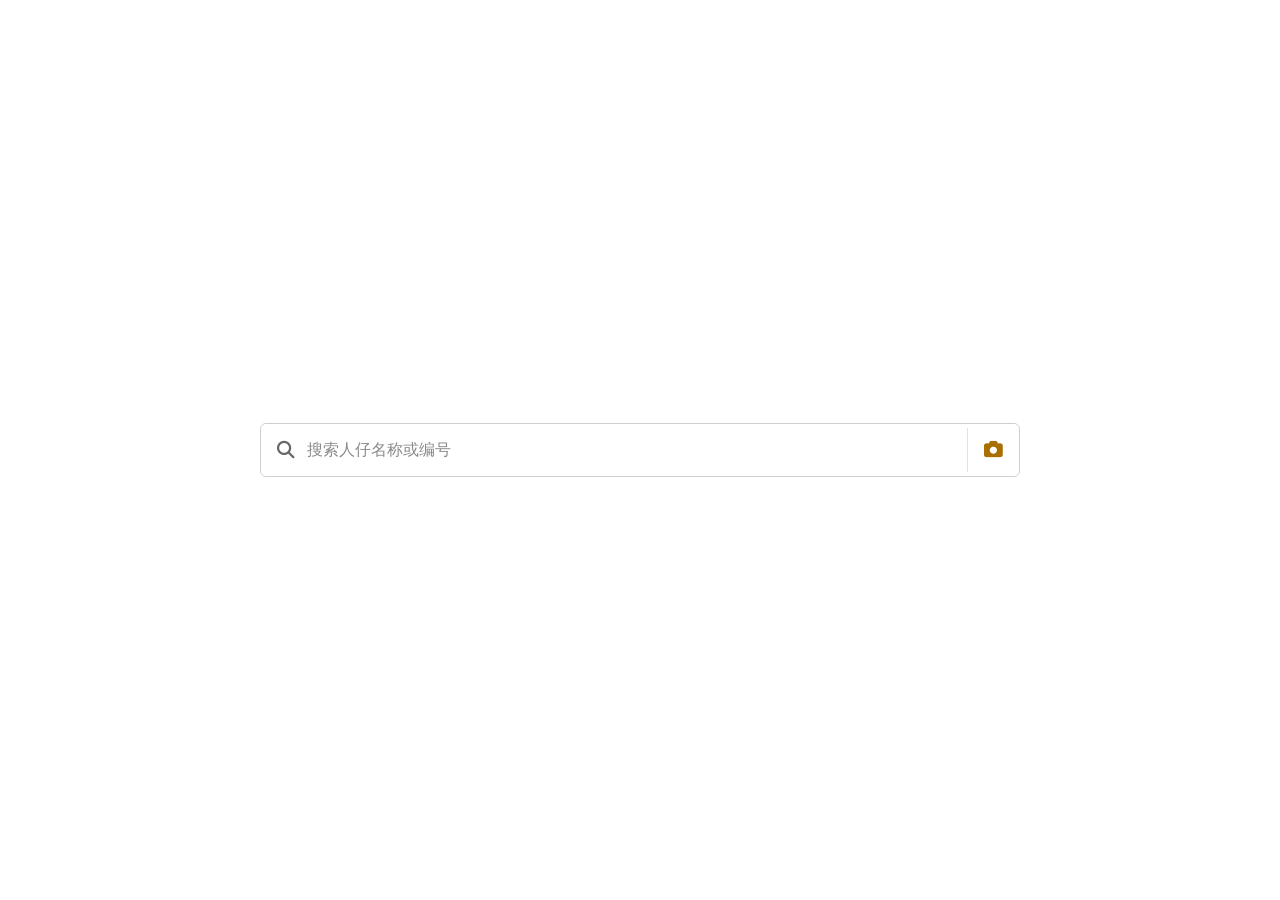
==== commit 77a4a2a9: "Simplify search and character details" ====
--- a/index.html
+++ b/index.html
@@ -4,7 +4,7 @@
     <meta charset="UTF-8">
     <meta name="viewport" content="width=device-width, initial-scale=1.0">
     <title>BrickFinder 乐高人仔雷达 - 极简搜索</title>
-    <link rel="stylesheet" href="style-v7.15.min.css">
+    <link rel="stylesheet" href="style-v7.21.min.css">
     <!-- FontAwesome is decorative; load it asynchronously so the first screen is not blocked by the CDN. -->
     <link rel="preconnect" href="https://cdnjs.cloudflare.com" crossorigin>
     <link rel="preconnect" href="https://cdn.rebrickable.com" crossorigin>
@@ -12,7 +12,7 @@
     <link rel="preload" href="https://cdnjs.cloudflare.com/ajax/libs/font-awesome/6.4.0/css/all.min.css" as="style" onload="this.onload=null;this.rel='stylesheet'">
     <noscript><link rel="stylesheet" href="https://cdnjs.cloudflare.com/ajax/libs/font-awesome/6.4.0/css/all.min.css"></noscript>
 </head>
-<body class="light-theme">
+<body class="light-theme minimal-ui">
     <!-- Header Navigation -->
     <header>
         <button type="button" class="header-brand" id="header-brand" aria-label="返回 BrickSeek 首页">
@@ -84,7 +84,7 @@
                     <!-- Left: Text search -->
                     <div class="search-text-part">
                         <i class="fas fa-search search-icon"></i>
-                        <input type="text" id="search-input" placeholder="输入人仔特征、编号或所属系列..." autocomplete="off">
+                        <input type="text" id="search-input" placeholder="搜索人仔名称或编号" autocomplete="off">
                         <div class="search-shortcut" id="search-shortcut">/</div>
                         <button id="clear-btn" class="clear-btn" aria-label="清空输入" title="清空"><i class="fas fa-times"></i></button>
                     </div>
@@ -444,6 +444,16 @@
                     </div>
                 </div>
             </div>
+
+            <section class="simple-detail-section detail-intro-section" aria-labelledby="detail-intro-heading">
+                <h3 id="detail-intro-heading">简介</h3>
+                <p id="detail-intro-text">正在读取角色资料...</p>
+            </section>
+
+            <section class="simple-detail-section detail-parts-section" aria-labelledby="detail-parts-heading">
+                <h3 id="detail-parts-heading">零件</h3>
+                <div class="simple-parts-grid" id="detail-parts-list"></div>
+            </section>
 
             <div class="detail-content-grid">
                 <!-- Left: 3D Exploded-view Assembly Player -->
@@ -524,7 +534,7 @@
 
             <!-- Bottom: Associated Sets -->
             <div class="sets-section">
-                <h3><i class="fas fa-box-open"></i> 包含此人仔的乐高系列/套装</h3>
+                <h3>所属套装</h3>
                 <div class="sets-grid" id="detail-sets-grid">
                     <!-- Dynamic sets cards -->
                 </div>
@@ -576,13 +586,6 @@
                     </div>
                     <video id="webcam" autoplay playsinline></video>
                     <canvas id="camera-canvas" style="display: none;"></canvas>
-                    <div class="camera-overlay-frame">
-                        <!-- Apple Camera Yellow Autofocus Target Box -->
-                        <div class="apple-focus-indicator">
-                            <div class="focus-box"></div>
-                            <span class="focus-label">自动对焦</span>
-                        </div>
-                    </div>
                         
                         <!-- Zoom Control Slider -->
                         <div class="camera-zoom-control">
@@ -600,7 +603,7 @@
                         </button>
                         <div class="camera-sub-controls">
                             <button type="button" class="btn-control-secondary" id="btn-camera-upload" title="从相册上传">
-                                <i class="fas fa-image"></i> 相册
+                                <i class="fas fa-image"></i><span>添加照片文件</span>
                             </button>
                             <button type="button" class="btn-control-secondary" id="switch-camera-btn" title="切换摄像头">
                                 <i class="fas fa-sync-alt"></i>
@@ -652,7 +655,7 @@
                     <div class="result-cards">
                         <!-- Card 1 (Best Match) -->
                         <div class="result-card best-match" data-minifig-num="fig-000581" style="cursor: pointer;">
-                            <div class="badge-best">等待一致性验证</div>
+                            <div class="badge-best">Brickognize 结果</div>
                             <div class="result-image-box">
                                 <img id="match-img-1" src="" alt="Lego Star Wars">
                             </div>
@@ -1035,6 +1038,6 @@
         </div>
     </div>
 
-    <script src="app-v7.7.min.js" defer></script>
+    <script src="app-v7.12.min.js" defer></script>
 </body>
 </html>
--- a/style-v7.21.min.css
+++ b/style-v7.21.min.css
@@ -0,0 +1 @@
+:root{--bg-primary:#000000;--bg-secondary:#1c1c1e;--bg-card:rgba(28, 28, 30, 0.72);--bg-card-hover:rgba(44, 44, 46, 0.82);--border-color:rgba(255, 255, 255, 0.06);--border-hover:rgba(255, 255, 255, 0.12);--text-primary:#f5f5f7;--text-secondary:#98989d;--text-muted:#636366;--accent-color:#0a84ff;--accent-glow:rgba(10, 132, 255, 0.18);--accent-hover:#409cff;--lego-yellow:#ffd60a;--lego-yellow-glow:rgba(255, 214, 10, 0.15);--shadow-color:rgba(0, 0, 0, 0.35);--glass-blur:24px;--font-outfit:'Outfit',-apple-system,BlinkMacSystemFont,'SF Pro Display','Helvetica Neue',sans-serif;--font-inter:-apple-system,BlinkMacSystemFont,'SF Pro Text','Inter','Helvetica Neue',sans-serif;--transition-smooth:all 0.28s cubic-bezier(0.25, 0.1, 0.25, 1);--transition-spring:all 0.4s cubic-bezier(0.34, 1.56, 0.64, 1);--card-radius:16px;--btn-radius:12px}.light-theme{--bg-primary:#f2f2f7;--bg-secondary:#ffffff;--bg-card:rgba(255, 255, 255, 0.78);--bg-card-hover:rgba(255, 255, 255, 0.92);--border-color:rgba(60, 60, 67, 0.06);--border-hover:rgba(60, 60, 67, 0.12);--text-primary:#1d1d1f;--text-secondary:#6e6e73;--text-muted:#aeaeb2;--accent-color:#007aff;--accent-glow:rgba(0, 122, 255, 0.1);--accent-hover:#0056b3;--lego-yellow:#ff9f0a;--lego-yellow-glow:rgba(255, 159, 10, 0.15);--shadow-color:rgba(0, 0, 0, 0.04)}*{box-sizing:border-box;margin:0;padding:0}body{background-color:var(--bg-primary);color:var(--text-primary);font-family:var(--font-inter);min-height:100vh;display:flex;flex-direction:column;overflow-x:hidden;position:relative;transition:background-color .4s ease,color .4s ease;-webkit-font-smoothing:antialiased;-moz-osx-font-smoothing:grayscale;letter-spacing:-.01em}@keyframes gridBreathing{0%,100%{opacity:.18}50%{opacity:.32}}.bg-grid{position:fixed;top:0;left:0;width:100%;height:100%;background-image:linear-gradient(var(--border-color) 1px,transparent 1px),linear-gradient(90deg,var(--border-color) 1px,transparent 1px);background-size:50px 50px;opacity:.25;pointer-events:none;z-index:0;mask-image:radial-gradient(circle at 50% 50%,black 35%,transparent 80%);-webkit-mask-image:radial-gradient(circle at 50% 50%,black 35%,transparent 80%);animation:gridBreathing 8s ease-in-out infinite}.bg-glow{position:fixed;top:30%;left:50%;transform:translate(-50%,-50%);width:700px;height:700px;background:radial-gradient(circle,rgba(0,123,255,.18) 0,rgba(138,43,226,.12) 40%,transparent 70%);opacity:.75;pointer-events:none;z-index:0;filter:blur(120px);transition:background .5s ease;will-change:left,top}header{display:flex;justify-content:space-between;align-items:center;padding:20px 40px;z-index:12;background:0 0}.header-left,.header-right{display:flex;align-items:center;gap:25px}.header-left{background:rgba(120,120,128,.08);border-radius:9px;padding:3px;gap:2px!important;border:1px solid rgba(120,120,128,.02)}.nav-link{color:var(--text-secondary);text-decoration:none;font-weight:500;font-size:.88rem;padding:6px 16px;border-radius:7px;transition:background-color .2s,color .2s,box-shadow .2s;position:relative}.nav-link::after{display:none}.nav-link:hover{color:var(--text-primary)}.nav-link.active{background:var(--bg-secondary);color:var(--text-primary);box-shadow:0 1px 3px rgba(0,0,0,.08),0 1px 1px rgba(0,0,0,.04)}.icon-btn{background:var(--bg-card);border:1px solid var(--border-color);color:var(--text-primary);cursor:pointer;width:40px;height:40px;border-radius:10px;display:flex;justify-content:center;align-items:center;font-size:1rem;transition:var(--transition-smooth);box-shadow:0 1px 3px var(--shadow-color);backdrop-filter:blur(var(--glass-blur));-webkit-backdrop-filter:blur(var(--glass-blur))}.icon-btn:hover{transform:scale(1.04);border-color:var(--border-hover);box-shadow:0 2px 8px var(--shadow-color)}#theme-toggle .fa-sun{display:none}#theme-toggle .fa-moon{display:block}.light-theme #theme-toggle .fa-sun{display:block;color:var(--lego-yellow)}.light-theme #theme-toggle .fa-moon{display:none}.btn-secondary{background:0 0;color:var(--text-primary);border:1px solid var(--border-color);padding:10px 18px;border-radius:12px;text-decoration:none;font-size:.9rem;font-weight:500;transition:var(--transition-smooth);box-shadow:0 4px 12px var(--shadow-color)}.btn-secondary:hover{background:var(--bg-card-hover);border-color:var(--border-hover);transform:translateY(-1px)}.user-avatar{width:42px;height:42px;border-radius:50%;background:linear-gradient(135deg,var(--accent-color),var(--lego-yellow));color:#fff;display:flex;justify-content:center;align-items:center;font-size:1.1rem;cursor:pointer;border:2px fill transparent;box-shadow:0 4px 12px var(--accent-glow);transition:var(--transition-spring)}.user-avatar:hover{transform:rotate(15deg) scale(1.05)}main{flex:1;display:flex;justify-content:center;align-items:center;z-index:10;padding:20px}.search-container{width:100%;max-width:650px;display:flex;flex-direction:column;align-items:center;transform:translateY(-30px)}.logo-wrapper{margin-bottom:35px;cursor:pointer;filter:drop-shadow(0 4px 8px var(--shadow-color));transition:var(--transition-smooth)}.logo-wrapper:hover{transform:scale(1.02)}.main-logo{width:250px;height:auto;overflow:visible}.logo-text-main{fill:var(--text-primary);transition:fill .5s ease}.logo-text-sub{transition:fill .5s ease}.logo-tagline{font-weight:600;transition:fill .5s ease}.radar-wave{transform-origin:30px 30px;animation:radarPulse 3s infinite linear}.wave-2{animation-delay:1.5s}@keyframes radarPulse{0%{transform:scale(.6);opacity:.8}100%{transform:scale(1.4);opacity:0}}.logo-wrapper:hover .lego-eye{animation:legoBlink .3s ease-in-out}@keyframes legoBlink{0%,100%{transform:scaleY(1)}50%{transform:scaleY(.1);transform-origin:center}}.search-box-wrapper{width:100%;position:relative;border-radius:18px;padding:0;background:0 0;border:1px solid var(--border-color);box-shadow:0 4px 16px var(--shadow-color);transition:border-color .25s ease,box-shadow .25s ease;margin-bottom:25px}.search-box-wrapper:hover{border-color:var(--border-hover)}.search-box-wrapper.focused{border-color:var(--accent-color);box-shadow:0 0 0 3px var(--accent-glow),0 4px 20px var(--shadow-color)}.search-box{display:flex;align-items:center;background:var(--bg-card);border-radius:17px;padding:6px 6px 6px 18px;height:54px;backdrop-filter:blur(var(--glass-blur)) saturate(190%);-webkit-backdrop-filter:blur(var(--glass-blur)) saturate(190%);transition:background-color .4s ease}.search-text-part{flex:1;display:flex;align-items:center;gap:12px;height:100%}.search-icon{color:var(--text-muted);font-size:1.1rem;transition:var(--transition-smooth)}.search-box-wrapper.focused .search-icon{color:var(--accent-color);transform:scale(1.1)}.search-shortcut{background:rgba(255,255,255,.08);border:1px solid var(--border-color);color:var(--text-muted);font-family:var(--font-outfit),monospace;font-size:.65rem;font-weight:700;padding:2px 6px;border-radius:4px;margin-right:8px;pointer-events:none;transition:var(--transition-smooth);opacity:1}.light-theme .search-shortcut{background:rgba(0,0,0,.04)}.search-box-wrapper.focused .search-shortcut,.search-box-wrapper.has-text .search-shortcut{opacity:0;transform:scale(.8);pointer-events:none}.search-text-part input{width:100%;background:0 0;border:none;outline:0;color:var(--text-primary);font-size:1.05rem;font-family:var(--font-inter);height:100%}.search-text-part input::placeholder{color:var(--text-muted)}.clear-btn{background:0 0;border:none;color:var(--text-muted);cursor:pointer;font-size:1.1rem;padding:0 10px;opacity:0;pointer-events:none;transition:var(--transition-smooth)}.clear-btn.visible{opacity:1;pointer-events:auto}.clear-btn:hover{color:var(--text-primary)}.search-submit-btn{background:var(--accent-color);border:none;border-radius:var(--btn-radius);color:#fff;padding:8px 16px;font-size:.82rem;font-weight:600;cursor:pointer;display:flex;align-items:center;gap:6px;transition:var(--transition-smooth);margin-left:8px;flex-shrink:0}.search-submit-btn:hover{background:var(--accent-hover);transform:scale(1.03);box-shadow:0 2px 10px var(--accent-glow)}.search-submit-btn:active{transform:translateY(0)}.search-divider{width:1px;height:26px;background-color:var(--border-color);margin:0 10px;transition:var(--transition-smooth)}.search-box-wrapper:hover .search-divider{background-color:rgba(255,255,255,.15)}.search-camera-part{display:flex;align-items:center;gap:10px;cursor:pointer;padding:0 16px;height:calc(100% - 4px);border-radius:24px;background:0 0;transition:var(--transition-spring);user-select:none}.search-camera-part:hover{background:rgba(255,255,255,.05);transform:scale(1.02)}.light-theme .search-camera-part:hover{background:rgba(0,0,0,.03)}.camera-icon-wrapper{position:relative;width:24px;height:24px;display:flex;justify-content:center;align-items:center}.camera-icon{font-size:1.15rem;color:var(--accent-color);transition:var(--transition-spring)}.camera-scan-line{position:absolute;left:0;top:50%;width:100%;height:2px;background-color:var(--lego-yellow);box-shadow:0 0 6px var(--lego-yellow);opacity:0;transform:translateY(-50%);pointer-events:none;transition:var(--transition-smooth)}.search-camera-part:hover .camera-scan-line{opacity:1;animation:triggerCameraScan 1.2s infinite ease-in-out}.search-camera-part:hover .camera-icon{color:var(--lego-yellow);transform:scale(1.1)}@keyframes triggerCameraScan{0%,100%{top:10%}50%{top:90%}}.camera-text{font-size:.9rem;font-weight:600;color:var(--text-secondary);font-family:var(--font-outfit);transition:var(--transition-smooth)}.search-camera-part:hover .camera-text{color:var(--text-primary)}.btn-primary{background:var(--bg-card);border:1px solid var(--border-color);color:var(--text-primary);padding:12px 28px;border-radius:20px;font-size:.95rem;font-weight:500;cursor:pointer;box-shadow:0 4px 12px var(--shadow-color);backdrop-filter:blur(10px);-webkit-backdrop-filter:blur(10px);transition:var(--transition-spring)}.btn-primary:hover{background:var(--bg-card-hover);border-color:var(--accent-color);transform:translateY(-2px);box-shadow:0 6px 16px var(--accent-glow)}.btn-radar{background:linear-gradient(135deg,rgba(0,123,255,.15),rgba(255,213,0,.1));border-color:var(--accent-glow);font-weight:600}.btn-radar i{margin-right:6px;font-size:.85rem;color:var(--accent-color)}.btn-radar:hover{background:linear-gradient(135deg,var(--accent-color),var(--lego-yellow));color:#fff;border-color:transparent}.btn-radar:hover i{color:#fff}.trending-container{display:flex;align-items:center;gap:12px;width:100%;justify-content:center;font-size:.85rem}.trending-label{color:var(--text-muted)}.trending-tags{display:flex;gap:8px;flex-wrap:wrap}.tag-btn{background:var(--bg-card);border:1px solid var(--border-color);color:var(--text-secondary);padding:6px 14px;border-radius:20px;cursor:pointer;font-size:.8rem;font-weight:500;transition:var(--transition-smooth)}.tag-btn:hover{border-color:var(--border-hover);color:var(--text-primary);transform:translateY(-1px)}footer{display:flex;justify-content:space-between;align-items:center;padding:20px 40px;border-top:1px solid var(--border-color);background:0 0;font-size:.85rem;color:var(--text-muted);z-index:2}.footer-links{display:flex;gap:20px}.footer-links a{color:var(--text-muted);text-decoration:none;transition:var(--transition-smooth)}.footer-links a:hover{color:var(--text-primary)}.footer-status{display:flex;align-items:center;gap:8px}.pulse-indicator{width:8px;height:8px;border-radius:50%;background-color:#2ec4b6;display:inline-block;box-shadow:0 0 8px #2ec4b6;animation:indicatorPulse 2s infinite}@keyframes indicatorPulse{0%{box-shadow:0 0 0 0 rgba(46,196,182,.7)}70%{box-shadow:0 0 0 6px rgba(46,196,182,0)}100%{box-shadow:0 0 0 0 rgba(46,196,182,0)}}.modal-overlay{position:fixed;top:0;left:0;width:100vw;height:100vh;background:rgba(0,0,0,.5);backdrop-filter:blur(20px) saturate(180%);-webkit-backdrop-filter:blur(20px) saturate(180%);display:flex;justify-content:center;align-items:flex-start;overflow-y:auto;padding:60px 20px;box-sizing:border-box;opacity:0;pointer-events:none;z-index:100;transition:opacity .3s ease}.modal-overlay.open{opacity:1;pointer-events:auto}.modal-card{background:var(--bg-secondary);border:1px solid var(--border-color);border-radius:20px;width:90%;max-width:600px;max-height:90vh;display:flex;flex-direction:column;box-shadow:0 8px 40px rgba(0,0,0,.3);overflow:hidden;transform:scale(.95) translateY(10px);transition:transform .3s cubic-bezier(.25, .1, .25, 1),opacity .3s ease}.modal-overlay.open .modal-card{transform:scale(1)}.modal-header{display:flex;justify-content:space-between;align-items:center;padding:20px 24px;border-bottom:1px solid var(--border-color)}.modal-header h3{font-family:var(--font-outfit);font-size:1.2rem;font-weight:700;display:flex;align-items:center;gap:10px}.modal-header h3 i{color:var(--accent-color)}.close-btn{background:0 0;border:none;color:var(--text-muted);cursor:pointer;font-size:1.2rem;transition:var(--transition-smooth);width:32px;height:32px;border-radius:50%;display:flex;justify-content:center;align-items:center}.close-btn:hover{background:rgba(255,255,255,.05);color:var(--text-primary)}.modal-body{padding:24px;min-height:320px;display:flex;flex-direction:column;justify-content:flex-start;overflow-y:auto;flex:1}.drop-zone{border:1px solid var(--border-color);border-radius:18px;padding:40px 20px;text-align:center;cursor:pointer;background:var(--bg-card);transition:var(--transition-smooth);position:relative;box-shadow:0 4px 12px var(--shadow-color);backdrop-filter:blur(var(--glass-blur)) saturate(180%);-webkit-backdrop-filter:blur(var(--glass-blur)) saturate(180%)}.drop-zone.dragover,.drop-zone:hover{border-color:var(--accent-color);background:var(--bg-card-hover);box-shadow:0 0 0 3px var(--accent-glow),0 6px 18px var(--shadow-color)}.file-input-hidden{display:none}.scan-upload-icon-container{position:relative;width:60px;height:60px;margin:0 auto 15px auto}.scan-robot,.upload-cloud{font-size:3rem;position:absolute;top:50%;left:50%;transform:translate(-50%,-50%);transition:var(--transition-spring)}.upload-cloud{color:var(--text-muted)}.scan-robot{color:var(--accent-color);opacity:0;transform:translate(-50%,-50%) scale(.6)}.drop-zone:hover .upload-cloud{opacity:0;transform:translate(-50%,-50%) scale(.8)}.drop-zone:hover .scan-robot{opacity:1;transform:translate(-50%,-50%) scale(1)}.drop-title{font-family:var(--font-outfit);font-size:1.1rem;font-weight:600;margin-bottom:5px}.drop-sub{font-size:.85rem;color:var(--text-muted);margin-bottom:20px}.highlight-text{color:var(--accent-color);font-weight:600}.divider-or{display:block;color:var(--text-muted);font-size:.8rem;position:relative;margin:10px 0}.divider-or::after,.divider-or::before{content:'';position:absolute;top:50%;width:35%;height:1px;background-color:var(--border-color)}.divider-or::before{left:5%}.divider-or::after{right:5%}.btn-camera-activate{background:var(--bg-card);border:1px solid var(--border-color);color:var(--text-primary);padding:10px 20px;border-radius:14px;font-size:.9rem;font-weight:600;cursor:pointer;transition:var(--transition-smooth);margin-top:10px}.btn-camera-activate:hover{background:var(--accent-color);border-color:transparent;color:#fff}.camera-viewport{width:100%;position:relative;border-radius:18px;overflow:hidden;background:#000;aspect-ratio:4/3;display:flex;flex-direction:column;justify-content:flex-end}#webcam{width:100%;height:100%;object-fit:cover;position:absolute;top:0;left:0}.camera-controls{position:absolute;bottom:0;left:0;width:100%;background:rgba(0,0,0,.85);backdrop-filter:blur(15px);-webkit-backdrop-filter:blur(15px);padding:24px 40px;display:flex;justify-content:space-between;align-items:center;z-index:3;border-top:1px solid rgba(255,255,255,.05)}.btn-control-secondary{background:rgba(255,255,255,.15);border:none;color:#fff;padding:8px 16px;border-radius:10px;cursor:pointer;font-size:.85rem;font-weight:500}.btn-shutter{width:66px;height:66px;border-radius:50%;background:0 0;border:4px solid #fff;padding:4px;cursor:pointer;display:flex;justify-content:center;align-items:center;transition:transform .15s ease}.shutter-inner{width:100%;height:100%;border-radius:50%;background:#fff;transition:transform .15s ease,border-radius .15s ease}.btn-shutter:active{transform:scale(.96)}.btn-shutter:active .shutter-inner{transform:scale(.82)}.scan-preview-container{width:100%;display:flex;flex-direction:column;gap:20px}.preview-image-wrapper{position:relative;width:100%;border-radius:16px;overflow:hidden;background:#111;max-height:280px;display:flex;justify-content:center;align-items:center;border:1px solid var(--border-color)}#preview-image{max-width:100%;max-height:280px;object-fit:contain}.laser-scanner{position:absolute;width:100%;height:4px;background:linear-gradient(90deg,transparent,var(--accent-color),var(--lego-yellow),var(--accent-color),transparent);box-shadow:0 0 12px 2px var(--accent-color);left:0;top:0;pointer-events:none;z-index:5;animation:scannerLine 2.2s infinite ease-in-out}@keyframes scannerLine{0%{top:0}50%{top:98%}100%{top:0}}.scan-status-panel{background:rgba(255,255,255,.02);border:1px solid var(--border-color);border-radius:14px;padding:16px}.status-header{display:flex;justify-content:space-between;align-items:center;font-size:.85rem;margin-bottom:10px}.status-title{font-weight:600;display:flex;align-items:center;gap:8px}.status-title i{color:var(--accent-color)}.status-percent{font-family:var(--font-outfit);font-weight:700;color:var(--lego-yellow)}.progress-bar-container{width:100%;height:6px;background:rgba(255,255,255,.05);border-radius:3px;overflow:hidden;margin-bottom:14px}.progress-bar-fill{width:0%;height:100%;background:linear-gradient(90deg,var(--accent-color),var(--lego-yellow));border-radius:3px;transition:width .2s linear}.scan-logs{list-style:none;height:75px;overflow-y:auto;font-size:.75rem;color:var(--text-muted);font-family:monospace;display:flex;flex-direction:column;gap:4px}.scan-logs li{display:flex;align-items:center;gap:8px}.scan-logs li.success{color:#2ec4b6}.scan-logs li.highlight{color:var(--lego-yellow)}.scan-result-container{width:100%;display:flex;flex-direction:column;gap:20px}.result-header{display:flex;align-items:center;gap:15px}.success-icon{font-size:2.2rem;color:#2ec4b6}.result-header h4{font-family:var(--font-outfit);font-size:1.15rem;font-weight:700}.result-subtext{font-size:.8rem;color:var(--text-muted)}.result-cards{display:flex;flex-direction:column;gap:15px}.result-card{background:var(--bg-card);border:1px solid var(--border-color);border-radius:var(--card-radius);display:flex;position:relative;overflow:hidden;transition:var(--transition-smooth);padding:16px}.best-match{border-color:rgba(255,214,10,.2);background:linear-gradient(135deg,rgba(255,214,10,.02),rgba(10,132,255,.01))}.best-match:hover{border-color:var(--lego-yellow);transform:translateY(-2px)}.badge-best{position:absolute;top:0;right:0;background:var(--lego-yellow);color:#1a202c;font-size:.7rem;font-weight:800;padding:4px 12px;border-bottom-left-radius:12px;text-transform:uppercase}.result-image-box{width:120px;height:120px;background:rgba(255,255,255,.02);border-radius:12px;display:flex;justify-content:center;align-items:center;margin-right:18px;border:1px solid var(--border-color)}.result-image-box img{max-width:90%;max-height:90%;object-fit:contain}.result-info{flex:1;display:flex;flex-direction:column}.fig-id{font-size:.75rem;color:var(--accent-color);font-weight:700;letter-spacing:1px;margin-bottom:2px}.fig-name{font-family:var(--font-outfit);font-size:1rem;font-weight:700;margin-bottom:8px}.fig-meta{font-size:.78rem;color:var(--text-secondary);margin-bottom:4px}.rarity-legendary{color:#e0aaff;background:rgba(224,170,255,.15);padding:1px 6px;border-radius:4px;font-size:.7rem;font-weight:600}.card-actions{display:flex;gap:10px;margin-top:auto;padding-top:10px}.btn-card-primary{background:var(--accent-color);color:#fff;text-decoration:none;font-size:.78rem;font-weight:600;padding:6px 14px;border-radius:8px;transition:var(--transition-smooth)}.btn-card-primary:hover{background:var(--accent-hover)}.btn-card-secondary{background:0 0;border:1px solid var(--border-color);color:var(--text-secondary);text-decoration:none;font-size:.78rem;font-weight:600;padding:6px 14px;border-radius:8px;transition:var(--transition-smooth)}.btn-card-secondary:hover{border-color:var(--border-hover);color:var(--text-primary)}.secondary-matches{display:grid;grid-template-columns:1fr 1fr;gap:12px}.result-card-mini{background:rgba(255,255,255,.02);border:1px solid var(--border-color);border-radius:16px;padding:12px 14px;display:flex;align-items:center;position:relative;transition:all .3s cubic-bezier(.25, .8, .25, 1);overflow:hidden;backdrop-filter:blur(5px);-webkit-backdrop-filter:blur(5px)}.light-theme .result-card-mini{background:rgba(0,0,0,.015)}.result-card-mini::before{content:'';position:absolute;top:0;left:0;width:3px;height:100%;background:var(--accent-color);opacity:0;transition:opacity .3s ease}.result-card-mini:hover{background:rgba(255,255,255,.04);border-color:rgba(255,255,255,.15);transform:translateX(4px);box-shadow:0 8px 20px rgba(0,0,0,.2)}.result-card-mini:hover::before{opacity:1}.light-theme .result-card-mini:hover{background:rgba(0,0,0,.03);border-color:rgba(0,0,0,.12);box-shadow:0 8px 20px rgba(0,0,0,.05)}.mini-percent{position:absolute;top:10px;right:14px;font-size:.62rem;color:var(--accent-color);font-weight:700;letter-spacing:.5px;text-transform:uppercase}.result-card-mini img{width:52px;height:52px;object-fit:contain;background:rgba(255,255,255,.04);border-radius:12px;margin-right:14px;border:1px solid var(--border-color);padding:4px;transition:transform .3s ease}.result-card-mini:hover img{transform:scale(1.08)}.mini-info{flex:1;display:flex;flex-direction:column;gap:3px;min-width:0}.mini-info h6{font-family:var(--font-outfit);font-size:.86rem;font-weight:700;color:var(--text-primary);margin:0;white-space:nowrap;overflow:hidden;text-overflow:ellipsis}.mini-info .fig-id{font-size:.7rem;font-family:var(--font-outfit);font-weight:700;color:var(--lego-yellow);background:rgba(255,213,0,.08);padding:1px 6px;border-radius:4px;width:fit-content}.light-theme .mini-info .fig-id{background:rgba(245,179,1,.1);color:#b37d00}.mini-info .fig-meta{font-size:.7rem;color:var(--text-muted);margin:0}.result-action-row{display:flex;justify-content:space-between;gap:15px;margin-top:10px}.btn-secondary-outline{background:0 0;border:1px solid var(--border-color);color:var(--text-primary);padding:12px 24px;border-radius:16px;font-size:.9rem;font-weight:600;cursor:pointer;transition:var(--transition-smooth)}.btn-secondary-outline:hover{background:rgba(255,255,255,.03);border-color:var(--border-hover)}.animate-pulse{animation:simplePulse 2s infinite ease-in-out}@keyframes simplePulse{0%,100%{opacity:.6}50%{opacity:1}}@media (max-width:768px){header{padding:15px 15px}.header-left,.header-right{gap:12px}.header-left .nav-link{display:block;font-size:.85rem}.header-left .nav-link.active{display:block}.search-container{transform:translateY(0)}.search-box{padding:6px 6px 6px 12px}.search-text-part input{font-size:.95rem}.camera-text{display:none}footer{flex-direction:column;gap:15px;padding:20px;text-align:center}.secondary-matches{grid-template-columns:1fr}}.detail-container{width:100%;max-width:1000px;display:flex;flex-direction:column;gap:30px;animation:detailFadeIn .5s cubic-bezier(.25,.8,.25,1) forwards}@keyframes detailFadeIn{from{opacity:0;transform:scale(.98) translateY(10px)}to{opacity:1;transform:scale(1) translateY(0)}}.detail-nav{display:flex;align-items:center;gap:20px;height:80px;min-height:80px;margin-bottom:5px;overflow:hidden}.btn-back{background:var(--bg-card);border:1px solid var(--border-color);color:var(--text-primary);padding:8px 16px;border-radius:var(--btn-radius);font-size:.88rem;font-weight:600;cursor:pointer;backdrop-filter:blur(var(--glass-blur));-webkit-backdrop-filter:blur(var(--glass-blur));transition:var(--transition-smooth);display:flex;align-items:center;gap:8px;flex-shrink:0}.btn-back:hover{background:var(--bg-card-hover);border-color:var(--border-hover);transform:translateX(-2px)}.detail-nav-header{display:flex;flex-direction:column;gap:4px;min-width:0;flex:1}.detail-series-badge{font-size:.72rem;color:var(--accent-color);text-transform:uppercase;letter-spacing:2px;font-weight:800;font-family:var(--font-outfit)}#detail-title{font-family:var(--font-outfit);font-weight:700;font-size:1.7rem;white-space:nowrap;overflow:hidden;text-overflow:ellipsis;max-width:760px;line-height:1.2;letter-spacing:-.02em}.detail-content-grid{display:grid;grid-template-columns:1fr 380px;gap:25px}.assembly-card{background:var(--bg-card);border:1px solid var(--border-color);border-radius:var(--card-radius);padding:16px;display:flex;flex-direction:column;justify-content:space-between;backdrop-filter:blur(var(--glass-blur));-webkit-backdrop-filter:blur(var(--glass-blur));min-height:480px;position:relative;overflow:hidden}.assembly-header{display:flex;justify-content:space-between;align-items:center}.card-subtitle{font-family:var(--font-outfit);font-size:.95rem;font-weight:700;color:var(--text-secondary);display:flex;align-items:center;gap:8px}.card-subtitle i{color:var(--lego-yellow)}.assembly-controls-row{display:flex;gap:8px}.btn-control-mini{background:rgba(255,255,255,.05);border:1px solid var(--border-color);color:var(--text-secondary);padding:6px 12px;border-radius:8px;font-size:.78rem;font-weight:600;cursor:pointer;transition:var(--transition-smooth)}.btn-control-mini:hover{background:var(--accent-color);border-color:transparent;color:#fff;transform:translateY(-1px)}.lego-figure-canvas{flex:1;display:flex;flex-direction:column;justify-content:center;align-items:center;position:relative;padding:20px 0;user-select:none}.lego-figure-canvas::after{content:'';position:absolute;bottom:25px;width:220px;height:16px;background:radial-gradient(ellipse,rgba(0,123,255,.25) 0,transparent 70%);pointer-events:none;z-index:1}.lego-full-figure{position:absolute;top:50%;left:50%;transform:translate(-50%,-50%) scale(1);width:250px;height:330px;display:flex;justify-content:center;align-items:center;transition:opacity .5s cubic-bezier(.25, .8, .25, 1.1),transform .5s cubic-bezier(.25, .8, .25, 1.1),visibility .5s;z-index:15;cursor:pointer}.lego-full-figure img{max-width:100%;max-height:100%;object-fit:contain;filter:drop-shadow(0 12px 28px rgba(0, 0, 0, .4));transition:transform .3s ease}.lego-full-figure:hover img{transform:scale(1.03) translateY(-4px);filter:drop-shadow(0 18px 36px var(--accent-glow))}.lego-part-layer{position:absolute;width:200px;display:flex;justify-content:center;align-items:center;cursor:pointer;opacity:0;visibility:hidden;pointer-events:none;transform:translateY(0) scale(.85);transition:transform .6s cubic-bezier(.25, .8, .25, 1.15),opacity .4s ease,visibility .4s;z-index:10}.lego-svg-holder{width:86px;height:86px;border-radius:50%;background:rgba(255,255,255,.02);border:1px solid var(--border-color);box-shadow:0 8px 24px rgba(0,0,0,.15);display:flex;justify-content:center;align-items:center;transition:all .4s cubic-bezier(.25, .8, .25, 1.1);overflow:hidden;position:relative;backdrop-filter:blur(10px);-webkit-backdrop-filter:blur(10px)}.light-theme .lego-svg-holder{background:rgba(0,0,0,.02)}.lego-svg-holder img{max-width:78%;max-height:78%;object-fit:contain;filter:drop-shadow(0 4px 8px rgba(0,0,0,.15));transition:transform .3s ease}.part-label-tag{position:absolute;left:105%;background:var(--bg-secondary);border:1px solid var(--border-color);color:var(--text-primary);padding:4px 10px;border-radius:6px;font-size:.68rem;font-weight:600;white-space:nowrap;opacity:0;pointer-events:none;transform:translateX(-10px);transition:var(--transition-spring);box-shadow:0 4px 10px rgba(0,0,0,.2)}.part-label-tag::before{content:'';position:absolute;right:100%;top:50%;transform:translateY(-50%);border-width:5px;border-style:solid;border-color:transparent var(--border-color) transparent transparent}.lego-part-layer:hover{z-index:20}.lego-part-layer:hover .part-label-tag{opacity:1;transform:translateX(0)}.lego-part-layer:hover .lego-svg-holder{transform:scale(1.08);border-color:var(--accent-color);box-shadow:0 12px 30px var(--accent-glow);background:rgba(255,255,255,.05)}.lego-part-layer:hover .lego-svg-holder img{transform:scale(1.05)}.lego-figure-canvas.exploded{display:flex!important;flex-direction:row!important;flex-wrap:wrap!important;justify-content:center!important;align-content:center!important;gap:12px!important;padding:16px!important;max-width:300px!important;margin:0 auto!important}.lego-figure-canvas.exploded .lego-part-layer{position:relative!important;flex:0 0 calc(25% - 9px)!important;width:calc(25% - 9px)!important;height:56px!important;opacity:1!important;visibility:visible!important;pointer-events:auto!important;transform:scale(1)!important;display:flex!important;justify-content:center!important;align-items:center!important}.lego-figure-canvas.exploded .lego-svg-holder{width:56px!important;height:56px!important;margin:0!important}.lego-figure-canvas.exploded .lego-part-layer:hover .lego-svg-holder{transform:scale(1.1)!important;box-shadow:0 10px 25px var(--accent-glow)!important;border-color:var(--accent-color)!important}.lego-figure-canvas.exploded .lego-full-figure{opacity:0;visibility:hidden;transform:translate(-50%,-50%) scale(.92);pointer-events:none}.lego-part-layer.selected-part .lego-svg-holder{border-color:var(--accent-color);box-shadow:0 0 15px var(--accent-color);background:rgba(255,255,255,.06)}.lego-part-layer.selected-part .part-label-tag{opacity:1;transform:translateX(0);visibility:visible}.lego-figure-canvas.part-filtering .lego-part-layer:not(.selected-part){opacity:.35}.lego-figure-canvas.assembling-click .lego-part-layer{animation:partClickAssemble .15s ease-out}@keyframes partClickAssemble{0%,100%{transform:scale(1)}50%{transform:scale(.97)}}.assembly-footer{display:flex;justify-content:space-between;font-size:.72rem;color:var(--text-muted);border-top:1px solid var(--border-color);padding-top:14px}.audio-toggle-hint{display:flex;align-items:center;gap:6px}.info-sidebar{display:flex;flex-direction:column;gap:20px;min-height:600px}.glass-subcard{background:var(--bg-card);border:1px solid var(--border-color);border-radius:var(--card-radius);padding:20px;backdrop-filter:blur(var(--glass-blur)) saturate(180%);-webkit-backdrop-filter:blur(var(--glass-blur)) saturate(180%)}.glass-subcard h4{font-family:var(--font-outfit);font-size:1rem;font-weight:700;margin-bottom:14px;color:var(--text-primary)}.detail-table{width:100%;border-collapse:collapse}.detail-table td,.detail-table th{padding:12px 8px;font-size:.85rem;border-bottom:1px solid rgba(255,255,255,.03)}.light-theme .detail-table td,.light-theme .detail-table th{border-bottom-color:rgba(0,0,0,.03)}.detail-table th{color:var(--text-secondary);font-weight:500;text-align:left;width:100px}.detail-table td{color:var(--text-primary);font-weight:600;text-align:right}.shared-parts-card{flex:1;display:flex;flex-direction:column;overflow:hidden}.shared-parts-header{display:flex;flex-direction:column;align-items:flex-start;gap:10px;border-bottom:1px solid var(--border-color);padding-bottom:12px;margin-bottom:14px;width:100%}.shared-parts-header h4{margin:0;display:flex;align-items:center;gap:8px;font-size:.95rem;font-weight:700;color:var(--text-primary)}.shared-parts-header h4 i{color:var(--accent-color)}.current-selected-part{font-size:.75rem;color:var(--text-secondary);background:rgba(255,255,255,.02);border:1px dashed var(--border-color);padding:12px 14px;border-radius:8px;width:100%;box-sizing:border-box;line-height:1.5;word-break:break-word;transition:var(--transition-smooth);display:flex;flex-direction:column;gap:6px}.current-selected-part.active{color:var(--text-primary);background:rgba(0,123,255,.05);border:1px solid rgba(0,123,255,.18);box-shadow:0 0 12px rgba(0,123,255,.03)}.light-theme .current-selected-part.active{color:var(--text-primary);background:rgba(0,102,204,.03);border:1px solid rgba(0,102,204,.12)}.current-selected-part .part-badge-label{font-size:.65rem;font-weight:700;text-transform:uppercase;letter-spacing:.8px;color:var(--text-muted)}.current-selected-part .part-badge-title{font-size:.82rem;font-weight:700;color:var(--text-primary);line-height:1.5;word-break:break-word}.current-selected-part .part-badge-original{font-size:.72rem;color:var(--text-secondary);opacity:.75;line-height:1.5;word-break:break-word;font-style:italic;border-left:2px solid var(--border-color);padding-left:8px;margin:2px 0}.current-selected-part .part-badge-meta{font-size:.68rem;color:var(--text-muted);font-family:var(--font-outfit),monospace;margin-top:2px}.current-selected-part .part-badge-meta code{background:rgba(255,255,255,.06);padding:2px 6px;border-radius:4px;color:var(--lego-yellow);font-weight:700}.light-theme .current-selected-part .part-badge-meta code{background:rgba(0,0,0,.04);color:#c58c00}.shared-results{flex:1;overflow-y:auto;display:flex;flex-direction:column;gap:10px;padding-right:4px;max-height:320px}.shared-results::-webkit-scrollbar{width:6px}.shared-results::-webkit-scrollbar-track{background:0 0}.shared-results::-webkit-scrollbar-thumb{background:rgba(255,255,255,.08);border-radius:10px}.shared-results::-webkit-scrollbar-thumb:hover{background:var(--accent-color)}.light-theme .shared-results::-webkit-scrollbar-thumb{background:rgba(0,0,0,.08)}.empty-shared-state{display:flex;flex-direction:column;justify-content:center;align-items:center;text-align:center;color:var(--text-muted);font-size:.78rem;padding:40px 15px;gap:12px;background:rgba(255,255,255,.01);border-radius:12px;border:1px dashed var(--border-color);margin:10px 0}.empty-shared-state .icon-wrapper{width:44px;height:44px;border-radius:50%;background:rgba(0,123,255,.08);display:flex;align-items:center;justify-content:center;border:1px solid rgba(0,123,255,.15);margin-bottom:2px;transition:var(--transition-smooth)}.light-theme .empty-shared-state .icon-wrapper{background:rgba(0,102,204,.05);border:1px solid rgba(0,102,204,.1)}.empty-shared-state .icon-wrapper i{font-size:1.1rem;color:var(--accent-color)}.animate-bounce-x{animation:bounceX 1.5s infinite}@keyframes bounceX{0%,100%{transform:translateX(0)}50%{transform:translateX(-5px)}}.sets-section{border-top:1px solid var(--border-color);padding-top:30px;margin-top:10px}.sets-section h3{font-family:var(--font-outfit);font-size:1.25rem;font-weight:700;margin-bottom:20px;display:flex;align-items:center;gap:10px}.sets-grid{display:grid;grid-template-columns:repeat(auto-fill,minmax(280px,1fr));gap:20px}.set-card{background:var(--bg-card);border:1px solid var(--border-color);border-radius:18px;padding:16px;display:flex;gap:15px;transition:var(--transition-spring)}.set-card:hover{transform:translateY(-3px);border-color:var(--accent-color);box-shadow:0 8px 24px var(--accent-glow)}.set-img-box{width:80px;height:80px;background:rgba(255,255,255,.02);border-radius:10px;display:flex;justify-content:center;align-items:center;flex-shrink:0;border:1px solid var(--border-color)}.set-img-box svg{width:80%;height:80%}.set-info{display:flex;flex-direction:column;justify-content:space-between;flex:1}.set-num{font-size:.72rem;font-weight:700;color:var(--accent-color)}.set-name{font-family:var(--font-outfit);font-size:.88rem;font-weight:700;margin-bottom:8px;line-height:1.2}.btn-view-manual{background:0 0;border:1px solid var(--accent-color);color:var(--accent-color);border-radius:8px;padding:4px 10px;font-size:.72rem;font-weight:700;cursor:pointer;transition:var(--transition-smooth);width:fit-content;display:flex;align-items:center;gap:4px}.btn-view-manual:hover{background:var(--accent-color);color:#fff}.modal-large{max-width:780px!important}.manual-viewer-body{padding:20px;display:flex;flex-direction:column;align-items:center;gap:20px}.manual-book-container{width:100%;aspect-ratio:16/10;background:#eaeaea;border-radius:12px;display:grid;grid-template-columns:1fr 1px 1fr;box-shadow:inset 0 0 20px rgba(0,0,0,.15),0 10px 30px rgba(0,0,0,.4);overflow:hidden;position:relative;border:4px solid #333}.manual-page{background:#fbfbf8;padding:25px;color:#2d3748;display:flex;flex-direction:column;justify-content:space-between;position:relative;overflow:hidden;font-size:.85rem}.manual-left-page{border-top-left-radius:8px;border-bottom-left-radius:8px}.manual-right-page{border-top-right-radius:8px;border-bottom-right-radius:8px}.manual-page-divider{background:linear-gradient(90deg,rgba(0,0,0,.15),rgba(0,0,0,.05) 50%,rgba(0,0,0,.15));box-shadow:0 0 8px rgba(0,0,0,.2);z-index:5}.manual-step-header{display:flex;justify-content:space-between;align-items:center;border-bottom:2px solid #ffd500;padding-bottom:8px;margin-bottom:12px}.manual-step-badge{background:#ffd500;color:#1a202c;font-weight:800;font-size:1.1rem;padding:2px 10px;border-radius:4px}.manual-step-part-icon{font-size:1.4rem;color:#3182ce}.manual-illustration{flex:1;background:#edf2f7;border:2px dashed #cbd5e0;border-radius:8px;margin-bottom:12px;display:flex;justify-content:center;align-items:center;position:relative}.manual-parts-inventory{position:absolute;top:8px;left:8px;background:#fff;border:1px solid #cbd5e0;border-radius:4px;padding:4px 6px;font-size:.65rem;font-weight:700;display:flex;align-items:center;gap:4px}.inventory-qty{background:#ff3b30;color:#fff;border-radius:50%;width:14px;height:14px;display:flex;justify-content:center;align-items:center;font-size:.55rem}.manual-build-graphic{width:60%;height:60%}.manual-step-desc{font-weight:600;text-align:center;font-family:var(--font-outfit)}.manual-page-footer{display:flex;justify-content:space-between;font-size:.72rem;color:#a0aec0;border-top:1px solid #edf2f7;padding-top:8px}.manual-controls{display:flex;align-items:center;gap:20px}.manual-controls button{background:var(--bg-secondary);border:1px solid var(--border-color);color:var(--text-primary);padding:10px 20px;border-radius:12px;cursor:pointer;font-size:.88rem;font-weight:600;font-family:var(--font-outfit);display:flex;align-items:center;gap:8px;box-shadow:0 4px 10px var(--shadow-color);transition:var(--transition-smooth)}.manual-controls button:hover:not(:disabled){background:var(--accent-color);color:#fff;border-color:var(--accent-color);transform:translateY(-2px);box-shadow:0 6px 15px var(--accent-glow)}.manual-controls button:disabled{opacity:.4;cursor:not-allowed;transform:none;box-shadow:none}.manual-page-number{font-family:var(--font-outfit);font-weight:700;font-size:.9rem;color:var(--text-secondary)}.manual-page.flipping{animation:pageFlipSim .3s ease-in-out}@keyframes pageFlipSim{0%,100%{transform:rotateY(0) scale(1)}50%{transform:rotateY(5deg) scale(.98);opacity:.8}}@media (max-width:900px){.detail-content-grid{grid-template-columns:1fr}.assembly-card{height:auto;min-height:480px}.info-sidebar{height:auto}}.search-suggestions{position:absolute;top:calc(100% + 6px);left:0;width:100%;background:var(--bg-card);border:1px solid var(--border-color);border-radius:var(--card-radius);box-shadow:0 10px 30px rgba(0,0,0,.15);z-index:999;max-height:280px;overflow-y:auto;backdrop-filter:blur(var(--glass-blur)) saturate(190%);-webkit-backdrop-filter:blur(var(--glass-blur)) saturate(190%);display:none;flex-direction:column;padding:6px;animation:sugFadeIn .15s ease-out}@keyframes sugFadeIn{from{opacity:0;transform:translateY(-5px)}to{opacity:1;transform:translateY(0)}}.search-suggestions.active{display:flex}.suggestion-item{padding:6px 12px;margin:2px 0;display:flex;justify-content:space-between;align-items:center;gap:12px;cursor:pointer;border-radius:10px;transition:background-color .15s,color .15s}.sug-left{display:flex;align-items:center;gap:10px;min-width:0;flex:1}.sug-img{width:28px;height:28px;border-radius:6px;object-fit:cover;background:rgba(255,255,255,.05);flex-shrink:0;border:1px solid var(--border-color)}.light-theme .sug-img{background:rgba(0,0,0,.03)}.suggestion-item:hover{background:rgba(255,255,255,.06)}.suggestion-item.highlighted{background:var(--accent-color);color:#fff}.suggestion-item.highlighted .sug-id{color:rgba(255,255,255,.7)}.light-theme .suggestion-item:hover{background:rgba(0,0,0,.04)}.light-theme .suggestion-item.highlighted{background:var(--accent-color);color:#fff}.sug-name{font-size:.92rem;color:var(--text-primary);font-weight:500;white-space:nowrap;overflow:hidden;text-overflow:ellipsis;max-width:420px}.sug-id{font-size:.75rem;font-family:var(--font-outfit);color:var(--accent-color);font-weight:700}.weapon-item-card{background:var(--bg-card);border:1px solid var(--border-color);border-radius:12px;padding:8px;display:flex;align-items:center;gap:8px;cursor:pointer;transition:var(--transition-smooth)}.weapon-item-card:hover{border-color:var(--accent-color)!important;background:var(--bg-card-hover)!important;transform:translateY(-2px);box-shadow:0 4px 12px var(--shadow-color)}.weapon-item-img{width:40px;height:40px;object-fit:contain;background:rgba(255,255,255,.03);border-radius:8px;padding:2px}.light-theme .weapon-item-img{background:rgba(0,0,0,.03)}.weapon-item-placeholder{width:40px;height:40px;display:flex;align-items:center;justify-content:center;background:rgba(255,255,255,.03);border-radius:8px}.light-theme .weapon-item-placeholder{background:rgba(0,0,0,.03)}.btn-database-link{background:rgba(255,255,255,.03);border:1px solid var(--border-color);color:var(--text-secondary);padding:10px 24px;border-radius:20px;font-family:var(--font-outfit);font-size:.88rem;font-weight:600;cursor:pointer;display:flex;align-items:center;gap:8px;backdrop-filter:blur(10px);transition:var(--transition-smooth)}.btn-database-link:hover{background:var(--accent-glow);border-color:var(--accent-color);color:var(--text-primary);transform:translateY(-2px);box-shadow:0 8px 20px var(--accent-glow)}.light-theme .btn-database-link{background:rgba(0,0,0,.02)}.light-theme .btn-database-link:hover{background:var(--accent-glow);color:var(--accent-color)}.gallery-container{width:100%;max-width:1200px;display:flex;flex-direction:column;gap:30px;animation:galleryFadeIn .5s ease-out}@keyframes galleryFadeIn{from{opacity:0;transform:translateY(15px)}to{opacity:1;transform:translateY(0)}}.gallery-header{display:flex;flex-direction:column;gap:20px;border-bottom:1px solid var(--border-color);padding-bottom:20px}.gallery-title-box{margin-top:10px}.gallery-title-box h2{font-family:var(--font-outfit);font-size:2.2rem;font-weight:800;color:var(--text-primary);display:flex;align-items:center;gap:12px}.gallery-title-box p{font-size:1rem;color:var(--text-muted);margin-top:6px}.gallery-filter-bar{display:flex;flex-wrap:wrap;align-items:center;gap:20px;background:var(--bg-card);border:1px solid var(--border-color);border-radius:var(--card-radius);padding:14px 22px;backdrop-filter:blur(var(--glass-blur)) saturate(180%);-webkit-backdrop-filter:blur(var(--glass-blur)) saturate(180%);box-shadow:0 2px 10px var(--shadow-color)}.filter-group{display:flex;align-items:center;gap:10px}.filter-group label{font-size:.88rem;font-weight:600;color:var(--text-secondary);white-space:nowrap}.filter-group select{background:var(--bg-secondary);border:1px solid var(--border-color);color:var(--text-primary);padding:8px 16px;border-radius:10px;font-family:var(--font-outfit);font-size:.88rem;font-weight:600;cursor:pointer;outline:0;transition:var(--transition-smooth)}.filter-group select:focus,.filter-group select:hover{border-color:var(--accent-color)}.gallery-quick-search{margin-left:auto;position:relative;width:320px}@media (max-width:900px){.gallery-quick-search{margin-left:0;width:100%}}.gallery-quick-search input{width:100%;background:var(--bg-secondary);border:1px solid var(--border-color);color:var(--text-primary);padding:8px 38px 8px 16px;border-radius:10px;font-size:.88rem;outline:0;transition:var(--transition-smooth)}.gallery-quick-search input:focus{border-color:var(--accent-color);box-shadow:0 0 10px var(--accent-glow)}.gallery-quick-search i{position:absolute;right:14px;top:50%;transform:translateY(-50%);color:var(--text-muted);font-size:.88rem}.gallery-grid{display:grid;grid-template-columns:repeat(auto-fill,minmax(220px,1fr));gap:25px;min-height:300px}.gallery-card{background:var(--bg-card);border:1px solid var(--border-color);border-radius:var(--card-radius);padding:14px;display:flex;flex-direction:column;gap:12px;backdrop-filter:blur(var(--glass-blur)) saturate(180%);-webkit-backdrop-filter:blur(var(--glass-blur)) saturate(180%);box-shadow:0 1px 4px var(--shadow-color);transition:var(--transition-smooth);cursor:pointer;position:relative;overflow:hidden}.gallery-card::before{content:'';position:absolute;top:0;left:0;width:3px;height:100%;background:var(--accent-color);opacity:0;transition:var(--transition-smooth)}.gallery-card:hover{transform:translateY(-3px);border-color:var(--border-hover);box-shadow:0 6px 20px var(--shadow-color)}.gallery-card:hover::before{opacity:1}.gallery-card-img{width:100%;aspect-ratio:1;background:rgba(255,255,255,.02);border-radius:12px;display:flex;justify-content:center;align-items:center;border:1px solid rgba(255,255,255,.03);overflow:hidden;transition:var(--transition-smooth)}.light-theme .gallery-card-img{background:rgba(0,0,0,.02)}.gallery-card-img img{max-width:85%;max-height:85%;object-fit:contain;filter:drop-shadow(0 2px 6px rgba(0,0,0,.1));transition:var(--transition-smooth)}.gallery-card:hover .gallery-card-img img{transform:scale(1.05)}.gallery-card-info{display:flex;flex-direction:column;gap:6px}.gallery-card-meta{display:flex;justify-content:space-between;align-items:center}.gallery-card-id{font-family:var(--font-outfit);font-size:.72rem;font-weight:800;color:var(--accent-color);letter-spacing:.5px}.gallery-card-theme{font-size:.65rem;font-weight:700;padding:2px 8px;background:rgba(255,255,255,.06);border-radius:6px;color:var(--text-muted);border:1px solid var(--border-color)}.light-theme .gallery-card-theme{background:rgba(0,0,0,.04)}.gallery-card-name{font-size:.95rem;font-weight:700;color:var(--text-primary);white-space:nowrap;overflow:hidden;text-overflow:ellipsis;margin-top:2px}.gallery-card-parts{font-size:.78rem;color:var(--text-muted);display:flex;align-items:center;gap:4px;margin-top:2px}.gallery-pagination-row{display:flex;justify-content:center;align-items:center;padding:20px 0 50px 0}.btn-load-more{background:var(--bg-card);border:1px solid var(--border-color);color:var(--text-primary);padding:12px 35px;border-radius:25px;font-family:var(--font-outfit);font-size:.95rem;font-weight:700;cursor:pointer;box-shadow:0 6px 20px var(--shadow-color);display:flex;align-items:center;gap:8px;transition:var(--transition-smooth)}.btn-load-more:hover{background:var(--accent-color);border-color:var(--accent-color);color:#fff;transform:translateY(-2px);box-shadow:0 8px 25px var(--accent-glow)}.gallery-loading-text{font-family:var(--font-outfit);font-size:.95rem;color:var(--text-muted);display:flex;align-items:center;gap:8px}.legal-content h5{margin-top:15px;font-weight:700;color:var(--text-primary)}.legal-content p{font-size:.88rem;line-height:1.5;color:var(--text-secondary);margin-top:4px}.about-container{width:100%;max-width:1200px;display:flex;flex-direction:column;gap:30px;animation:aboutFadeIn .5s ease-out}@keyframes aboutFadeIn{from{opacity:0;transform:translateY(15px)}to{opacity:1;transform:translateY(0)}}.about-header{display:flex;flex-direction:column;gap:15px}.about-title-box h2{font-family:var(--font-outfit);font-size:2rem;font-weight:800;margin-bottom:5px;color:var(--text-primary);display:flex;align-items:center;gap:10px}.about-title-box p{color:var(--text-secondary);font-size:1rem}.about-content-grid{display:grid;grid-template-columns:1fr 1fr;gap:30px}.about-card{background:var(--bg-card);border:1px solid var(--border-color);border-radius:20px;padding:30px;backdrop-filter:blur(10px);-webkit-backdrop-filter:blur(10px)}.legal-tab-nav{display:flex;gap:20px;border-bottom:1px solid var(--border-color);padding-bottom:15px}.legal-tab{background:0 0;border:none;font-family:var(--font-outfit);font-size:1.1rem;font-weight:700;color:var(--text-muted);cursor:pointer;position:relative;padding:5px 0;transition:var(--transition-smooth)}.legal-tab:hover{color:var(--text-primary)}.legal-tab.active{color:var(--accent-color)}.legal-tab.active::after{content:'';position:absolute;bottom:-16px;left:0;width:100%;height:3px;background:var(--accent-color);border-radius:2px}.legal-tab-content{display:none;flex-direction:column;gap:20px;margin-top:15px;animation:tabFadeIn .3s ease-out forwards}.legal-tab-content.active{display:flex}@keyframes tabFadeIn{from{opacity:0;transform:translateY(5px)}to{opacity:1;transform:translateY(0)}}@media (max-width:900px){.about-content-grid{grid-template-columns:1fr}}.user-avatar{position:relative;cursor:pointer}.user-status-dot{position:absolute;bottom:-2px;right:-2px;width:10px;height:10px;border-radius:50%;background-color:#999;border:2px solid var(--bg-card);transition:var(--transition-smooth)}.user-avatar.logged-in .user-status-dot{background-color:#0c6;box-shadow:0 0 6px rgba(0,204,102,.4)}.title-with-fav{display:flex;align-items:center;gap:14px;flex-wrap:wrap}.fav-btn{background:0 0;border:none;cursor:pointer;font-size:1.5rem;color:var(--text-secondary);padding:6px;border-radius:50%;display:flex;align-items:center;justify-content:center;transition:var(--transition-smooth)}.fav-btn:hover{color:#ffd500;transform:scale(1.15) rotate(15deg);background:rgba(255,213,0,.1)}.fav-btn.active{color:#ffd500}.fav-btn.active i{font-weight:900;filter:drop-shadow(0 0 6px rgba(255, 213, 0, .5))}.settings-group{border-bottom:1px solid var(--border-color);padding-bottom:20px;margin-bottom:20px}.settings-group.no-border{border-bottom:none;padding-bottom:0;margin-bottom:0}.settings-group h4{font-family:Outfit,sans-serif;font-size:1rem;font-weight:600;color:var(--text-primary);margin-bottom:12px;display:flex;align-items:center;gap:8px}.settings-desc{font-size:.88rem;color:var(--text-secondary);line-height:1.4;margin-bottom:12px}.account-status-box{background:rgba(255,255,255,.03);border:1px solid var(--border-color);border-radius:12px;padding:15px;backdrop-filter:blur(5px)}.light-theme .account-status-box{background:rgba(0,0,0,.02)}.btn-mini-width{width:auto;min-width:100px;padding:8px 16px;font-size:.85rem}.settings-label{display:block;font-size:.88rem;color:var(--text-secondary);margin-bottom:8px}.settings-select{width:100%;background:var(--bg-secondary);border:1px solid var(--border-color);color:var(--text-primary);padding:10px 16px;border-radius:10px;font-size:.9rem;outline:0;cursor:pointer;transition:var(--transition-smooth)}.settings-select:focus,.settings-select:hover{border-color:var(--accent-color)}.setting-toggle-row{display:flex;justify-content:space-between;align-items:center;font-size:.9rem;color:var(--text-secondary)}.switch-toggle{position:relative;display:inline-block;width:48px;height:24px}.switch-toggle input{opacity:0;width:0;height:0}.switch-slider{position:absolute;cursor:pointer;top:0;left:0;right:0;bottom:0;background-color:var(--border-color);transition:.3s;border-radius:24px}.switch-slider:before{position:absolute;content:"";height:18px;width:18px;left:3px;bottom:3px;background-color:#fff;transition:.3s;border-radius:50%}.switch-toggle input:checked+.switch-slider{background-color:var(--accent-color)}.switch-toggle input:checked+.switch-slider:before{transform:translateX(24px)}.settings-fav-grid{display:grid;grid-template-columns:repeat(auto-fill,minmax(100px,1fr));gap:12px;max-height:200px;overflow-y:auto;padding-right:4px}.empty-fav-text{grid-column:1/-1;text-align:center;color:var(--text-secondary);font-size:.85rem;padding:20px 0}.fav-item-card{background:var(--bg-secondary);border:1px solid var(--border-color);border-radius:10px;padding:8px;display:flex;flex-direction:column;align-items:center;gap:6px;cursor:pointer;transition:var(--transition-smooth)}.fav-item-card:hover{border-color:var(--accent-color);transform:translateY(-2px);box-shadow:0 4px 12px var(--shadow-color)}.fav-item-card img{width:50px;height:50px;object-fit:contain;border-radius:6px}.fav-item-card span{font-size:.75rem;color:var(--text-primary);text-align:center;white-space:nowrap;overflow:hidden;text-overflow:ellipsis;width:100%}.auth-form{display:flex;flex-direction:column;gap:16px}.auth-form .form-group{display:flex;flex-direction:column;gap:6px}.auth-form label{font-size:.88rem;color:var(--text-secondary);font-weight:500}.auth-form input{width:100%;background:var(--bg-secondary);border:1px solid var(--border-color);color:var(--text-primary);padding:10px 14px;border-radius:8px;font-size:.9rem;outline:0;transition:var(--transition-smooth)}.auth-form input:focus{border-color:var(--accent-color)}.auth-error-msg{color:#f33;font-size:.82rem;background:rgba(255,51,51,.08);border:1px dashed rgba(255,51,51,.3);padding:10px;border-radius:6px}.auth-submit-btn{margin-top:8px;padding:12px}.auth-switch-text{text-align:center;margin-top:15px;font-size:.85rem;color:var(--text-secondary)}.auth-switch-text a{color:var(--accent-color);text-decoration:none;font-weight:600}.auth-switch-text a:hover{text-decoration:underline}.modal-small{max-width:380px}@media (max-width:480px){header{padding:10px 12px!important}.header-left,.header-right{gap:6px!important}.header-left .nav-link{font-size:.8rem!important;padding:4px 0!important}.icon-btn{width:34px!important;height:34px!important;border-radius:8px!important;font-size:.9rem!important}.user-avatar{width:34px!important;height:34px!important;font-size:.9rem!important}#search-shortcut{display:none!important}.search-submit-btn span{display:none!important}.search-submit-btn{background:0 0!important;border:none!important;color:var(--text-muted)!important;padding:0!important;width:38px!important;height:38px!important;border-radius:50%!important;display:flex!important;justify-content:center!important;align-items:center!important;margin-left:4px!important;font-size:1.1rem!important;box-shadow:none!important;flex-shrink:0!important}.search-submit-btn:hover{color:var(--accent-color)!important;transform:scale(1.1)!important;background:0 0!important;box-shadow:none!important}.weapons-grid{grid-template-columns:1fr!important}.search-suggestions{max-height:200px!important}.sug-name{max-width:62vw!important;font-size:.85rem!important}.sug-id{font-size:.7rem!important}.modal-card{width:94%!important;max-height:92vh!important;margin:10px auto!important}.modal-header{padding:14px 16px!important}.modal-header h3{font-size:1.05rem!important}.modal-body{padding:16px 18px!important;min-height:auto!important}.settings-group{padding-bottom:15px!important;margin-bottom:15px!important}.settings-group h4{font-size:.95rem!important}.title-with-fav{gap:8px}.fav-btn{font-size:1.3rem}.settings-fav-grid{grid-template-columns:repeat(auto-fill,minmax(80px,1fr))!important}.result-card{flex-direction:column!important;align-items:center!important;text-align:center!important;gap:12px!important;padding:12px!important}.result-image-box{margin-right:0!important;margin-bottom:4px!important;width:130px!important;height:130px!important}.result-info{width:100%!important;align-items:center!important}.card-actions{width:100%!important;justify-content:center!important;gap:8px!important}.btn-card-primary,.btn-card-secondary{padding:6px 12px!important;font-size:.75rem!important;flex:1!important;text-align:center!important}.gallery-header{gap:12px!important}.about-title-box h2,.gallery-title-box h2{font-size:1.5rem!important}.about-title-box p,.gallery-title-box p{font-size:.85rem!important}.gallery-filter-bar{flex-direction:column!important;align-items:stretch!important;gap:10px!important;padding:12px 16px!important;border-radius:14px!important}.filter-group{width:100%!important;justify-content:space-between!important}.filter-group select{flex:1!important;max-width:65%!important;padding:6px 12px!important;font-size:.8rem!important}.filter-group label{font-size:.8rem!important}.gallery-quick-search{width:100%!important}.gallery-quick-search input{padding:6px 34px 6px 12px!important;font-size:.8rem!important}.gallery-grid{grid-template-columns:repeat(2,1fr)!important;gap:10px!important}.gallery-card{padding:10px!important;gap:8px!important;border-radius:12px!important}.gallery-card-name{font-size:.82rem!important}.gallery-card-id{font-size:.65rem!important}.gallery-card-theme{font-size:.58rem!important;padding:2px 4px!important}.gallery-card-parts{font-size:.7rem!important}.detail-nav{flex-direction:column!important;align-items:flex-start!important;gap:10px!important;height:auto!important;min-height:auto!important;margin-bottom:12px!important}.detail-nav-header{width:100%!important}#detail-title{font-size:1.35rem!important}.assembly-card{padding:12px!important;min-height:400px!important}.lego-full-figure{width:190px!important;height:250px!important}.lego-figure-canvas::after{width:160px!important}.lego-figure-canvas.exploded{min-height:120px!important;height:auto!important;padding:10px 0!important;gap:10px!important;overflow:visible!important;max-width:250px!important;margin:0 auto!important}.lego-figure-canvas.exploded .lego-part-layer{flex:0 0 calc(25% - 7.5px)!important;width:calc(25% - 7.5px)!important;height:48px!important}.lego-figure-canvas.exploded .lego-svg-holder{width:48px!important;height:48px!important;margin:0!important}.lego-svg-holder i{font-size:1.1rem!important}.assembly-footer{padding-top:10px!important;font-size:.68rem!important;flex-direction:column!important;align-items:center!important;gap:6px!important;text-align:center!important}.glass-subcard{padding:14px!important;border-radius:14px!important}.detail-table td,.detail-table th{padding:8px 4px!important;font-size:.8rem!important}.sets-section h3{font-size:1.1rem!important;margin-bottom:12px!important}.sets-grid{grid-template-columns:1fr!important;gap:10px!important}.set-card{padding:12px!important;border-radius:14px!important}.set-img-box{width:70px!important;height:70px!important}.manual-book-container{display:flex!important;flex-direction:column!important;height:auto!important;aspect-ratio:auto!important;border-width:2px!important}.manual-page{padding:12px 14px!important;font-size:.8rem!important}.manual-page-divider{display:none!important}.manual-illustration{min-height:160px!important;margin-bottom:8px!important}.manual-step-header{margin-bottom:8px!important;padding-bottom:4px!important}.manual-step-badge{font-size:.95rem!important;padding:1px 6px!important}.manual-step-part-icon{font-size:1.2rem!important}#detail-title{white-space:normal!important;overflow:visible!important;text-overflow:clip!important}.assembly-card{min-height:380px!important;height:auto!important;overflow:visible!important;padding:12px!important}.lego-figure-canvas{min-height:280px!important;height:auto!important;padding:20px 0!important;overflow:visible!important}.lego-part-layer.selected-part .part-label-tag,.lego-part-layer:hover .part-label-tag{opacity:1!important;transform:translate(-50%,0)!important;visibility:visible!important}.part-label-tag{left:50%!important;top:105%!important;transform:translate(-50%,10px)!important;pointer-events:none!important;z-index:9999!important;font-size:.62rem!important;padding:3px 8px!important;box-shadow:0 6px 16px rgba(0,0,0,.4)!important;transition:opacity .3s ease,transform .3s ease!important;width:max-content!important;min-width:140px!important;max-width:220px!important;white-space:normal!important;text-align:center!important}.part-label-tag::before{border-width:5px!important;border-color:transparent transparent var(--border-color) transparent!important;right:auto!important;left:50%!important;top:auto!important;bottom:100%!important;transform:translateX(-50%)!important}.result-card-mini h6{font-size:.85rem!important}.result-card-mini .fig-id{font-size:.65rem!important}.result-card-mini .fig-meta{font-size:.72rem!important}}.light-theme{--bg-primary:#f7fbff;--bg-secondary:#ffffff;--bg-card:rgba(255, 255, 255, 0.82);--bg-card-hover:rgba(255, 255, 255, 0.96);--border-color:rgba(43, 124, 255, 0.16);--border-hover:rgba(30, 136, 255, 0.38);--text-primary:#0e1a2b;--text-secondary:#52657e;--text-muted:#8aa0b9;--accent-color:#1677ff;--accent-glow:rgba(22, 119, 255, 0.2);--accent-hover:#005bd8;--lego-yellow:#6ec7ff;--lego-yellow-glow:rgba(110, 199, 255, 0.24);--shadow-color:rgba(23, 72, 130, 0.13);--gold-deep:#0f58c8;--gold-soft:#dff5ff}body.light-theme{background:radial-gradient(circle at 50% -12%,rgba(77,171,255,.28),transparent 34rem),radial-gradient(circle at 82% 16%,rgba(173,232,255,.44),transparent 24rem),linear-gradient(180deg,#f7fbff 0,#eef7ff 52%,#fff 100%);color:var(--text-primary)}.light-theme .bg-grid{background-image:linear-gradient(rgba(22,119,255,.085) 1px,transparent 1px),linear-gradient(90deg,rgba(22,119,255,.085) 1px,transparent 1px);opacity:.26}.light-theme .bg-glow{background:radial-gradient(circle,rgba(55,151,255,.26) 0,rgba(185,238,255,.22) 42%,transparent 72%)}.light-theme header{background:linear-gradient(180deg,rgba(249,253,255,.9),rgba(249,253,255,.68));border-bottom-color:rgba(22,119,255,.12)}.light-theme .btn-control-mini,.light-theme .btn-control-secondary,.light-theme .btn-database-link,.light-theme .btn-load-more,.light-theme .btn-secondary,.light-theme .btn-secondary-outline,.light-theme .header-left,.light-theme .icon-btn,.light-theme .sort-tab-btn,.light-theme .theme-opt-btn,.light-theme .user-avatar{background:linear-gradient(180deg,rgba(255,255,255,.92),rgba(232,246,255,.76));border-color:rgba(22,119,255,.16);color:var(--text-primary);box-shadow:inset 0 1px 0 rgba(255,255,255,.9),0 14px 34px rgba(23,72,130,.12)}.light-theme .nav-link{color:rgba(14,26,43,.68)}.light-theme .nav-link.active,.light-theme .nav-link:hover{color:#07182d}.light-theme .nav-link.active{background:linear-gradient(180deg,rgba(214,241,255,.9),rgba(255,255,255,.82));border-color:rgba(22,119,255,.18);box-shadow:0 10px 26px rgba(22,119,255,.12)}.light-theme .search-box-wrapper{background:linear-gradient(135deg,rgba(77,171,255,.34),rgba(255,255,255,.82));border-color:rgba(22,119,255,.18);box-shadow:0 24px 70px rgba(23,72,130,.14),0 0 42px rgba(77,171,255,.13)}.light-theme .search-box{background:rgba(255,255,255,.9)}.light-theme .search-text-part input{color:#0e1a2b}.light-theme .search-text-part input::placeholder{color:rgba(82,101,126,.62)}.light-theme .btn-camera-activate,.light-theme .btn-card-primary,.light-theme .btn-primary,.light-theme .btn-shutter,.light-theme .search-submit-btn{background:linear-gradient(135deg,#e7fbff 0,#6ec7ff 34%,#1677ff 100%)!important;color:#06182f!important;border-color:rgba(255,255,255,.9)!important;box-shadow:inset 0 1px 0 rgba(255,255,255,.88),0 18px 42px rgba(22,119,255,.24),0 8px 18px rgba(23,72,130,.14)!important}.light-theme .category-tab,.light-theme .hot-tag-btn,.light-theme .search-camera-part,.light-theme .tag-btn{background:rgba(255,255,255,.72);border-color:rgba(22,119,255,.14);color:var(--accent-color)}.light-theme .category-tab.active,.light-theme .category-tab:hover,.light-theme .hot-tag-btn:hover,.light-theme .search-camera-part:hover,.light-theme .tag-btn:hover{color:#06182f;border-color:rgba(22,119,255,.34);background:rgba(216,244,255,.78);box-shadow:0 12px 28px rgba(22,119,255,.12)}.light-theme .candidate-card,.light-theme .detail-hero,.light-theme .favorite-card,.light-theme .gallery-item,.light-theme .modal-card,.light-theme .part-card,.light-theme .result-card,.light-theme .set-card,.light-theme .suggestion-item,.light-theme .weapon-card{background:linear-gradient(180deg,rgba(255,255,255,.92),rgba(238,248,255,.88));border-color:rgba(22,119,255,.14);box-shadow:inset 0 1px 0 rgba(255,255,255,.88),0 22px 52px rgba(23,72,130,.12)}.light-theme .candidate-card:hover,.light-theme .favorite-card:hover,.light-theme .gallery-item:hover,.light-theme .part-card:hover,.light-theme .result-card:hover,.light-theme .set-card:hover,.light-theme .suggestion-item:hover,.light-theme .weapon-card:hover{border-color:rgba(22,119,255,.34);box-shadow:0 0 0 1px rgba(110,199,255,.18),0 26px 64px rgba(23,72,130,.16),0 0 34px rgba(110,199,255,.16)}.light-theme .camera-scan-line{background:linear-gradient(90deg,transparent,#6ec7ff,transparent);box-shadow:0 0 16px rgba(22,119,255,.5)}.light-theme #scan-modal .modal-card{background:radial-gradient(circle at 50% 18%,rgba(110,199,255,.16),transparent 22rem),linear-gradient(180deg,#f8fcff 0,#eaf6ff 100%);border-color:rgba(22,119,255,.2)}.light-theme #scan-modal .modal-header{background:linear-gradient(to bottom,rgba(246,252,255,.9),rgba(246,252,255,0))}.light-theme #scan-modal .modal-header .close-btn,.light-theme #scan-modal .modal-header h3{color:#0e1a2b!important}.light-theme #scan-modal .modal-header .close-btn{background:rgba(255,255,255,.72)!important;border-color:rgba(22,119,255,.2)}.light-theme .scan-result-container,.light-theme .scan-status-panel{background:linear-gradient(180deg,rgba(255,255,255,.92),rgba(237,248,255,.94));border-color:rgba(22,119,255,.16)}.light-theme #db-sync-progress-bar,.light-theme .scan-progress-fill{background:linear-gradient(90deg,#1677ff,#6ec7ff,#e7fbff)!important;box-shadow:0 0 18px rgba(22,119,255,.3)}.search-container{max-width:min(760px,calc(100vw - 32px));transform:translateY(-10px)}.logo-wrapper{margin-bottom:28px}.main-logo{width:280px}#home-default-sections{max-width:760px}.quick-card{min-height:82px;background:linear-gradient(180deg,rgba(22,20,15,.78),rgba(7,7,6,.9));border-color:rgba(240,191,90,.16);box-shadow:inset 0 1px 0 rgba(255,255,255,.04),0 16px 38px rgba(0,0,0,.3)}.quick-card-icon-wrapper{background:rgba(240,191,90,.1);border-color:rgba(240,191,90,.22);color:var(--accent-color)}.light-theme .quick-card{background:linear-gradient(180deg,rgba(255,255,255,.94),rgba(236,248,255,.9));border-color:rgba(22,119,255,.15);box-shadow:inset 0 1px 0 rgba(255,255,255,.9),0 18px 44px rgba(23,72,130,.12)}.light-theme .quick-card-icon-wrapper{background:rgba(22,119,255,.08);border-color:rgba(22,119,255,.16);color:#1677ff}.light-theme .star-icon-wrapper{background:rgba(255,208,58,.14);border-color:rgba(255,190,0,.22);color:#e2aa00}.light-theme .quick-card-info h4,.light-theme .section-title{color:#0e1a2b}.light-theme .quick-card-info p{color:#52657e}.light-theme .quick-icon,.light-theme .section-title i{color:#1677ff!important}@media (min-width:1000px){main{align-items:flex-start;padding-top:clamp(90px,14vh,150px)}.search-container{transform:none}}@media (max-width:640px){header{padding:max(8px,env(safe-area-inset-top)) 10px 8px!important}.header-left{gap:2px!important}.nav-link{min-height:32px;font-size:.76rem!important;padding:6px 7px!important}.icon-btn,.user-avatar{width:38px!important;height:38px!important;min-width:38px;font-size:.9rem!important}.header-right{gap:6px!important}.main-logo{width:min(240px,74vw)}.logo-wrapper{margin-bottom:24px}.search-container{min-height:auto;padding-top:24px}}.scan-empty-state{width:100%;min-height:220px;padding:36px 20px;border-top:1px solid var(--border-color);border-bottom:1px solid var(--border-color);color:var(--text-secondary);text-align:center;display:flex;flex-direction:column;align-items:center;justify-content:center;gap:10px}.scan-empty-state i{color:var(--text-muted);font-size:2rem}.scan-empty-state strong{color:var(--text-primary);font-size:1rem}.scan-empty-state span{max-width:420px;font-size:.84rem;line-height:1.6}.result-empty-icon{color:var(--text-muted)}.settings-input{width:100%;background:var(--bg-secondary);border:1px solid var(--border-color);color:var(--text-primary);padding:10px 16px;border-radius:10px;font-size:.9rem;outline:0;transition:var(--transition-smooth);box-sizing:border-box}.settings-input:focus,.settings-input:hover{border-color:var(--accent-color)}.ai-analysis-box{width:100%;background:rgba(0,123,255,.08);border-left:4px solid var(--accent-color);padding:14px 18px;border-radius:12px;margin-bottom:20px;box-sizing:border-box;backdrop-filter:blur(10px);-webkit-backdrop-filter:blur(10px)}.ai-analysis-title{font-weight:700;font-size:.95rem;color:var(--text-primary);margin-bottom:6px;display:flex;align-items:center;gap:8px}.ai-analysis-title i{color:var(--accent-color)}.ai-analysis-text{margin:0;font-size:.88rem;color:var(--text-secondary);line-height:1.6}@media (max-width:640px){html{-webkit-text-size-adjust:100%;scroll-padding-top:72px}body{min-height:100svh}.bg-grid{background-size:36px 36px;opacity:.18}.bg-glow{top:18%;width:320px;height:320px;filter:blur(54px)}header{position:sticky;top:0;padding:max(10px,env(safe-area-inset-top)) 12px 10px!important;gap:10px;background:rgba(10,12,16,.84);border-bottom:1px solid var(--border-color);backdrop-filter:blur(16px);-webkit-backdrop-filter:blur(16px)}.light-theme header{background:rgba(246,248,250,.86)}.header-left{min-width:0;flex:1;gap:8px!important;overflow-x:auto;scrollbar-width:none;-webkit-overflow-scrolling:touch}.header-left::-webkit-scrollbar{display:none}.header-right{flex:0 0 auto;gap:8px!important}.nav-link{min-height:36px;display:inline-flex!important;align-items:center;white-space:nowrap;font-size:.86rem!important;padding:7px 8px!important}.nav-link.active{color:var(--text-primary);background:var(--bg-card);border:1px solid var(--border-color);border-radius:10px}.nav-link::after{display:none}.icon-btn,.user-avatar{width:40px!important;height:40px!important;min-width:40px;border-radius:11px!important;font-size:.98rem!important}main{width:100%;align-items:flex-start;padding:18px 12px 28px}.search-container{max-width:none;min-height:calc(100svh - 190px);justify-content:center;transform:none!important;padding-bottom:22px}.logo-wrapper{margin-bottom:22px}.main-logo{width:min(218px,74vw)}.search-box-wrapper{border-radius:22px;margin-bottom:18px}.search-box{display:grid!important;grid-template-columns:minmax(0,1fr) 44px;grid-template-rows:minmax(48px,auto) 46px;height:auto;min-height:108px;flex-wrap:initial;align-items:stretch;column-gap:6px;row-gap:6px;border-radius:20px;padding:8px!important}.search-text-part{grid-column:1;grid-row:1;width:100%;min-height:48px;gap:9px;padding:0 8px;overflow:hidden}.search-icon{width:22px;text-align:center;flex-shrink:0}.search-text-part input{min-width:0;font-size:1rem!important;line-height:1.35}.search-text-part input::placeholder{font-size:.88rem}.clear-btn{width:40px;height:40px;padding:0;flex:0 0 40px}.search-divider,.search-shortcut{display:none!important}.search-submit-btn{grid-column:2;grid-row:1;width:44px!important;height:44px!important;min-width:44px;align-self:center;justify-content:center;padding:0!important;margin:0!important;border-radius:14px!important;background:var(--accent-color)!important;border:none!important;color:#fff!important;box-shadow:0 4px 10px var(--accent-glow)!important}.search-submit-btn span{display:none!important}.search-camera-part{grid-column:1/-1;grid-row:2;width:100%;height:46px;margin-top:0;justify-content:center;gap:8px;padding:0 12px;border-radius:14px!important;background:rgba(255,255,255,.02)!important;border:1px solid var(--border-color)!important;color:var(--text-primary)!important}.search-camera-part:hover{background:rgba(0,123,255,.05)!important;border-color:var(--accent-color)!important}.camera-text{display:inline!important;font-size:.92rem}.search-suggestions{top:calc(100% + 6px);max-height:min(46svh,320px)!important;border-radius:16px;padding:6px}.suggestion-item{min-height:48px;gap:10px;padding:9px 12px;border-radius:10px}.sug-name{max-width:none!important;min-width:0;flex:1;white-space:normal;display:-webkit-box;-webkit-line-clamp:2;-webkit-box-orient:vertical;line-height:1.25}.sug-id{flex:0 0 auto}footer{padding:14px 12px calc(14px + env(safe-area-inset-bottom))!important;gap:10px!important}.footer-links{width:100%;justify-content:center;gap:8px;flex-wrap:wrap}.footer-links a{min-height:34px;display:inline-flex;align-items:center;padding:4px 7px}.footer-status{max-width:100%;justify-content:center;font-size:.78rem;line-height:1.35}.modal-overlay{align-items:flex-end;padding:12px 10px calc(12px + env(safe-area-inset-bottom))}.modal-card,.modal-large,.modal-small{width:100%!important;max-width:none!important;max-height:min(92svh,760px)!important;border-radius:18px!important;margin:0!important}.modal-header{min-height:58px;padding:14px 16px!important;gap:10px}.modal-header h3{min-width:0;font-size:1rem!important;line-height:1.25}.close-btn{width:42px;height:42px;flex:0 0 42px}.modal-body{padding:16px!important;min-height:auto!important}.drop-zone{padding:24px 14px}.camera-viewport{aspect-ratio:3/4;max-height:58svh}.camera-controls{padding:18px 16px}.btn-camera-activate,.btn-control-secondary{min-height:44px}.about-container,.detail-container,.gallery-container{max-width:none;gap:18px}.detail-nav{gap:12px!important;margin-bottom:0!important}.btn-back{min-height:44px;width:100%;justify-content:center;padding:10px 14px}.detail-series-badge{letter-spacing:1.2px;line-height:1.2}#detail-title{max-width:100%;font-size:clamp(1.24rem, 6vw, 1.65rem)!important;line-height:1.18;white-space:normal!important;overflow:visible!important;text-overflow:clip!important}.detail-content-grid{grid-template-columns:1fr!important;gap:16px;width:100%;min-width:0}.assembly-card,.detail-content-grid>*,.glass-subcard,.info-sidebar,.shared-parts-card,.weapon-item-card,.weapons-grid{min-width:0!important;max-width:100%!important}.assembly-card{min-height:auto!important;padding:14px!important;border-radius:18px!important;overflow:visible!important}.assembly-header{align-items:flex-start;gap:10px;flex-direction:column}.assembly-controls-row{width:100%;display:grid;grid-template-columns:1fr 1fr;gap:8px}.btn-control-mini{min-width:0;min-height:40px;padding:8px 10px;text-align:center}.lego-figure-canvas{min-height:240px!important;padding:12px 0!important}.lego-full-figure{width:min(180px,58vw)!important;height:min(240px,72vw)!important}.lego-figure-canvas.exploded{max-width:250px!important;margin:0 auto!important;min-height:120px!important;padding:10px 0!important;gap:10px!important}.lego-figure-canvas.exploded .lego-part-layer{flex:0 0 calc(25% - 7.5px)!important;width:calc(25% - 7.5px)!important;min-height:48px!important;height:48px!important}.lego-figure-canvas.exploded .lego-svg-holder{width:48px!important;height:48px!important}.part-label-tag{left:50%!important;top:calc(100% + 8px)!important;width:max-content!important;min-width:140px!important;max-width:220px!important;white-space:normal!important;text-align:center!important;line-height:1.2!important;opacity:0;transform:translateX(-50%) translateY(-6px)!important}.lego-part-layer.selected-part .part-label-tag,.lego-part-layer:hover .part-label-tag{transform:translateX(-50%) translateY(0)!important}.part-label-tag::before{display:none}.assembly-footer{flex-direction:column!important;align-items:stretch!important;gap:6px!important;line-height:1.35}.audio-toggle-hint,.click-instruction-hint{width:100%;min-width:0;white-space:normal;overflow-wrap:anywhere}.info-sidebar{min-height:0;gap:14px}.glass-subcard{padding:16px!important;border-radius:16px!important}.detail-table{max-width:100%;table-layout:fixed}.detail-table td,.detail-table th{padding:10px 4px!important;font-size:.82rem!important;vertical-align:top;word-break:break-word}.detail-table th{width:42%}.shared-results{max-height:none}.sets-grid{grid-template-columns:1fr!important}.set-card{min-height:0;padding:12px!important;gap:12px;border-radius:16px!important}.set-img-box{width:76px!important;height:76px!important;flex:0 0 76px}.set-info{min-width:0}.set-name{white-space:normal;line-height:1.25}.btn-view-manual{min-height:40px;width:100%;justify-content:center}.about-header,.gallery-header{gap:12px!important;padding-bottom:14px}.about-title-box,.gallery-title-box{margin-top:0}.about-title-box h2,.gallery-title-box h2{font-size:clamp(1.45rem, 7vw, 1.9rem)!important;line-height:1.15;align-items:flex-start}.about-title-box p,.gallery-title-box p{font-size:.88rem!important;line-height:1.45}.gallery-filter-bar{display:grid!important;grid-template-columns:1fr;gap:10px!important;padding:12px!important;border-radius:16px!important}.filter-group{width:100%!important;display:grid!important;grid-template-columns:minmax(82px,auto) 1fr;align-items:center;gap:8px!important}.filter-group label{font-size:.8rem!important}.filter-group select,.gallery-quick-search input{width:100%;max-width:none!important;min-height:42px;font-size:.86rem!important;padding-top:9px!important;padding-bottom:9px!important}.gallery-quick-search{width:100%!important}.gallery-grid{grid-template-columns:repeat(2,minmax(0,1fr))!important;gap:12px!important}.gallery-card{padding:10px!important;gap:9px!important;border-radius:14px!important;box-shadow:0 5px 16px var(--shadow-color)}.gallery-card:hover{transform:none}.gallery-card-img{border-radius:10px}.gallery-card-img img{max-width:90%;max-height:90%}.gallery-card-meta{align-items:flex-start;gap:5px;flex-direction:column}.gallery-card-name{min-height:2.45em;white-space:normal!important;display:-webkit-box;-webkit-line-clamp:2;-webkit-box-orient:vertical;line-height:1.22;font-size:.84rem!important}.gallery-card-theme{max-width:100%;overflow:hidden;text-overflow:ellipsis;white-space:nowrap}.btn-load-more{width:100%;min-height:46px;justify-content:center}.about-content-grid{grid-template-columns:1fr!important;gap:14px}.about-card{padding:16px!important;border-radius:16px!important}.legal-tab-nav{overflow-x:auto;scrollbar-width:none}.legal-tab-nav::-webkit-scrollbar{display:none}.legal-tab{min-height:40px;white-space:nowrap;flex:0 0 auto}.manual-book-container{display:flex!important;flex-direction:column!important;height:auto!important;aspect-ratio:auto!important}.manual-page-divider{display:none!important}.manual-controls{gap:8px}.manual-controls button{min-height:42px;padding:8px 10px}}@media (max-width:380px){header{padding-left:8px!important;padding-right:8px!important}main{padding-left:10px;padding-right:10px}.header-right{gap:6px!important}.icon-btn,.user-avatar{width:36px!important;height:36px!important;min-width:36px}.nav-link{font-size:.8rem!important;padding-left:7px!important;padding-right:7px!important}.search-text-part input::placeholder{font-size:.84rem}.gallery-grid{gap:9px!important}.gallery-card{padding:8px!important}.gallery-card-id,.gallery-card-parts{font-size:.66rem!important}.gallery-card-name{font-size:.78rem!important}.filter-group{grid-template-columns:1fr;align-items:stretch}.lego-figure-canvas.exploded .lego-part-layer{height:44px!important;min-height:44px!important}.lego-figure-canvas.exploded .lego-svg-holder{width:44px!important;height:44px!important}}.hot-searches-section{width:100%;margin-top:25px;margin-bottom:25px}.section-title{font-size:.95rem;font-weight:600;color:var(--text-primary);margin-bottom:12px;display:flex;align-items:center;gap:8px}.hot-icon{color:#f50}.quick-icon{color:#ffd200}.hot-tags-row{display:flex;gap:10px;overflow-x:auto;scrollbar-width:none;padding-bottom:5px}.hot-tags-row::-webkit-scrollbar{display:none}.hot-tag-btn{display:flex;align-items:center;gap:8px;padding:6px 14px 6px 8px;border-radius:20px;background:rgba(255,255,255,.03);border:1px solid var(--border-color);color:var(--text-primary);font-size:.82rem;cursor:pointer;transition:var(--transition-smooth);white-space:nowrap}.hot-tag-btn:hover{background:rgba(255,255,255,.06);border-color:var(--border-hover);transform:translateY(-1px);box-shadow:0 2px 8px var(--shadow-color)}.hot-tag-img{width:26px;height:26px;border-radius:50%;object-fit:cover;background:rgba(255,255,255,.05);border:1px solid rgba(255,255,255,.1)}.quick-entrance-section{width:100%;margin-bottom:30px}.quick-cards-grid{display:grid;grid-template-columns:1fr 1fr;gap:15px}.quick-card{display:flex;align-items:center;gap:15px;padding:18px;border-radius:var(--card-radius);background:var(--bg-card);border:1px solid var(--border-color);cursor:pointer;transition:var(--transition-smooth);backdrop-filter:blur(var(--glass-blur)) saturate(180%);-webkit-backdrop-filter:blur(var(--glass-blur)) saturate(180%)}.quick-card:hover{transform:translateY(-2px);border-color:var(--border-hover);box-shadow:0 4px 16px var(--shadow-color);background:var(--bg-card-hover)}.quick-card-icon-wrapper{width:42px;height:42px;border-radius:var(--btn-radius);background:rgba(10,132,255,.08);border:1px solid rgba(10,132,255,.15);color:var(--accent-color);display:flex;justify-content:center;align-items:center;font-size:1.2rem}.star-icon-wrapper{background:rgba(255,210,0,.1);border:1px solid rgba(255,210,0,.2);color:#ffd200}.quick-card-info h4{font-size:.95rem;font-weight:600;color:var(--text-primary);margin-bottom:4px}.quick-card-info p{font-size:.72rem;color:var(--text-muted);display:flex;align-items:center;gap:4px}.db-stats-footer{display:flex;align-items:center;justify-content:center;gap:8px;font-size:.8rem;color:var(--text-muted);margin-top:15px;margin-bottom:10px}.pulse-dot{width:8px;height:8px;background:#0c8;border-radius:50%;box-shadow:0 0 0 0 rgba(0,204,136,.7);animation:pulse 1.8s infinite}@keyframes pulse{0%{transform:scale(.95);box-shadow:0 0 0 0 rgba(0,204,136,.7)}70%{transform:scale(1);box-shadow:0 0 0 6px rgba(0,204,136,0)}100%{transform:scale(.95);box-shadow:0 0 0 0 rgba(0,204,136,0)}}@media (max-width:480px){footer{flex-direction:column!important;gap:12px!important;align-items:center!important;text-align:center!important;padding:15px 10px calc(15px + env(safe-area-inset-bottom))!important}.footer-links{display:flex!important;flex-wrap:wrap!important;justify-content:center!important;gap:10px 14px!important;font-size:.78rem!important;width:100%!important}.footer-links a{min-height:auto!important;padding:2px 4px!important;display:inline-block!important;white-space:nowrap!important}.footer-status{white-space:nowrap!important;font-size:.76rem!important;justify-content:center!important}}.part-detail-fullscreen-card{max-width:800px!important;max-height:92vh!important}.part-detail-scroll-body{overflow-y:auto;display:flex;flex-direction:column;gap:25px;padding:20px 24px}.part-detail-hero-section{display:flex;gap:25px;align-items:center}@media (max-width:600px){.part-detail-hero-section{flex-direction:column;text-align:center}}.part-detail-image-box{width:180px;height:180px;background:var(--bg-card);border:1px solid var(--border-color);border-radius:16px;display:flex;justify-content:center;align-items:center;padding:10px;flex-shrink:0}.part-detail-image-box img{max-width:90%;max-height:90%;object-fit:contain}.part-detail-meta-box{flex:1;display:flex;flex-direction:column;gap:6px;min-width:0}#part-fullscreen-title{font-family:var(--font-outfit);font-size:1.4rem;font-weight:700;color:var(--text-primary);margin:0}.part-fullscreen-subtitle{font-size:.88rem;color:var(--text-muted);margin:0;font-style:italic}.part-fullscreen-meta-grid{display:grid;grid-template-columns:repeat(2,1fr);gap:12px;margin-top:10px}.meta-item{background:var(--bg-card);border:1px solid var(--border-color);border-radius:10px;padding:8px 12px;display:flex;flex-direction:column;gap:2px}.meta-item span{font-size:.72rem;color:var(--text-muted)}.meta-item strong{font-size:.88rem;color:var(--text-primary);font-weight:600}.scroll-down-hint{text-align:center;font-size:.78rem;color:var(--text-muted);border-top:1px dashed var(--border-color);border-bottom:1px dashed var(--border-color);padding:10px 0;display:flex;justify-content:center;align-items:center;gap:8px}.shared-gallery-section{display:flex;flex-direction:column;gap:10px}.shared-gallery-section h3{font-family:var(--font-outfit);font-size:1.1rem;font-weight:700;color:var(--text-primary);margin:0}.gallery-desc{font-size:.8rem;color:var(--text-muted);margin:0}.shared-figures-gallery{display:grid;grid-template-columns:repeat(auto-fill,minmax(130px,1fr));gap:14px;max-height:280px;overflow-y:auto;padding-right:4px}.shared-figure-card{background:var(--bg-card);border:1px solid var(--border-color);border-radius:12px;padding:8px;display:flex;flex-direction:column;align-items:center;gap:6px;cursor:pointer;transition:var(--transition-smooth)}.shared-figure-card:hover{border-color:var(--accent-color);transform:translateY(-2px);box-shadow:0 4px 10px var(--shadow-color)}.shared-figure-img-box{width:100%;aspect-ratio:1;background:var(--bg-secondary);border-radius:8px;display:flex;justify-content:center;align-items:center;padding:4px}.shared-figure-img-box img{max-width:90%;max-height:90%;object-fit:contain}.shared-figure-info{width:100%;text-align:center;display:flex;flex-direction:column;gap:2px}.shared-figure-title{font-size:.78rem;font-weight:600;color:var(--text-primary);margin:0;white-space:nowrap;overflow:hidden;text-overflow:ellipsis}.shared-figure-code{font-size:.65rem;color:var(--text-muted)}.camera-zoom-control{position:absolute;bottom:130px;left:20px;transform:none;background:rgba(0,0,0,.65);backdrop-filter:blur(10px);-webkit-backdrop-filter:blur(10px);border:1px solid rgba(255,255,255,.15);border-radius:20px;padding:6px 14px;display:flex;align-items:center;gap:10px;z-index:10}.camera-zoom-control input[type=range]{width:120px;accent-color:var(--accent-color)}.zoom-icon{color:#fff;font-size:.8rem}.camera-sub-controls{display:flex;gap:8px}#scan-modal .modal-card{width:100vw;height:100vh;max-width:100vw;max-height:100vh;border-radius:0;margin:0;padding:0;border:none;background:#000}#scan-modal .modal-header{position:absolute;top:0;left:0;width:100%;z-index:10;background:linear-gradient(to bottom,rgba(0,0,0,.7) 0,rgba(0,0,0,0) 100%);border-bottom:none;color:#fff;padding:20px 24px}#scan-modal .modal-header h3{color:#fff!important;font-size:1.15rem;font-weight:600}#scan-modal .modal-header .close-btn{color:rgba(255,255,255,.8)!important;background:rgba(255,255,255,.15)!important;border:1px solid rgba(255,255,255,.1);border-radius:50%;width:34px;height:34px;display:flex;align-items:center;justify-content:center;transition:all .2s ease;backdrop-filter:blur(8px);-webkit-backdrop-filter:blur(8px)}#scan-modal .modal-header .close-btn:hover{background:rgba(255,255,255,.3)!important;transform:scale(1.05)}#scan-modal .modal-body{padding:0;margin:0;height:100%;width:100%;overflow:hidden;background:#000}#scan-modal .camera-viewport{height:100%!important;width:100%!important;aspect-ratio:auto!important;border-radius:0!important;margin:0!important}#scan-modal #webcam{height:100%!important;width:100%!important;object-fit:cover!important}.theme-option-row{display:flex;gap:12px;margin-top:10px}.theme-opt-btn{flex:1;display:flex;align-items:center;justify-content:center;gap:8px;background:var(--bg-primary);border:1px solid var(--border-color);color:var(--text-secondary);padding:10px 16px;border-radius:12px;font-size:.88rem;font-weight:500;cursor:pointer;transition:all .25s cubic-bezier(.4, 0, .2, 1)}.theme-opt-btn:hover{border-color:var(--accent-color);color:var(--text-primary)}.theme-opt-btn.active{background:var(--accent-color);border-color:var(--accent-color);color:#fff;box-shadow:0 4px 12px rgba(10,132,255,.25)}.settings-action-row{display:flex;gap:12px;margin-top:14px}.settings-action-row button{flex:1;padding:10px 16px;font-size:.85rem;font-weight:500;border-radius:12px;display:flex;align-items:center;justify-content:center;gap:8px}.profile-card{display:flex;align-items:center;gap:16px;background:linear-gradient(135deg,rgba(10,132,255,.08) 0,rgba(10,132,255,.02) 100%);border:1px solid rgba(10,132,255,.15);border-radius:16px;padding:18px;margin-bottom:14px}.profile-avatar-container{position:relative;width:60px;height:60px;border-radius:50%;background:var(--bg-primary);border:2px solid var(--accent-color);display:flex;align-items:center;justify-content:center;box-shadow:0 4px 10px rgba(0,0,0,.1)}.profile-avatar-icon{font-size:1.8rem;color:var(--accent-color)}.profile-badge{position:absolute;bottom:-6px;left:50%;transform:translateX(-50%);background:var(--accent-color);color:#fff;font-size:.62rem;font-weight:600;padding:2px 8px;border-radius:8px;white-space:nowrap;box-shadow:0 2px 6px rgba(10,132,255,.3)}.profile-info h4{font-family:var(--font-outfit);font-size:1.15rem;font-weight:700;color:var(--text-primary);margin-bottom:4px}.profile-level{font-size:.78rem;color:var(--text-secondary)}.profile-exp{color:var(--accent-color);font-weight:600;margin-left:4px}.profile-exp-bar-container{width:100%;height:6px;background:var(--border-color);border-radius:3px;overflow:hidden;margin-bottom:22px}.profile-exp-bar{height:100%;background:linear-gradient(to right,var(--accent-color),#00c6fb);border-radius:3px}.profile-stats-grid{display:grid;grid-template-columns:repeat(3,1fr);gap:12px;margin-bottom:24px}.profile-stat-box{background:var(--bg-primary);border:1px solid var(--border-color);border-radius:14px;padding:12px 8px;text-align:center;transition:transform .2s ease,border-color .2s ease}.profile-stat-box:hover{transform:translateY(-2px);border-color:var(--accent-color)}.profile-stat-val{display:block;font-family:var(--font-outfit);font-size:1.25rem;font-weight:700;color:var(--text-primary);margin-bottom:4px}.profile-stat-lbl{font-size:.75rem;color:var(--text-muted)}.profile-group{border-top:1px solid var(--border-color);padding-top:18px;margin-top:18px}.profile-group h4{font-family:var(--font-outfit);font-size:.95rem;font-weight:600;color:var(--text-primary);margin-bottom:10px;display:flex;align-items:center;gap:8px}.sync-status-box{background:rgba(255,255,255,.02);border:1px solid var(--border-color);border-radius:12px;padding:12px}.sync-status-text{font-size:.8rem;color:var(--text-secondary);margin-bottom:4px}.security-row{display:grid;grid-template-columns:1fr 1fr;gap:12px}.security-item{display:flex;align-items:center;gap:10px;background:var(--bg-primary);border:1px solid var(--border-color);border-radius:12px;padding:10px}.security-icon{font-size:1.2rem;color:var(--text-muted)}.security-icon.apple-active{color:var(--text-primary)}.security-icon.passkey-active{color:var(--accent-color)}.security-item h5{font-size:.78rem;font-weight:600;color:var(--text-primary);margin-bottom:2px}.security-status{font-size:.65rem;color:#34c759;font-weight:500}.profile-actions{border-top:1px solid var(--border-color);padding-top:18px;margin-top:18px}.btn-danger-outline{background:0 0;border:1px solid #ff3b30;color:#ff3b30;padding:12px;border-radius:12px;font-weight:600;cursor:pointer;transition:all .2s ease}.btn-danger-outline:hover{background:rgba(255,59,48,.08)}.camera-loading-overlay{position:absolute;top:0;left:0;width:100%;height:100%;background:#000;display:flex;flex-direction:column;align-items:center;justify-content:center;gap:14px;color:rgba(255,255,255,.9);font-size:.95rem;font-weight:500;z-index:8;transition:opacity .3s ease}.camera-loading-overlay.hidden{opacity:0;pointer-events:none}.camera-loading-overlay .loading-spinner{font-size:2.2rem;color:var(--accent-color)}.search-category-tabs{display:inline-flex;background:rgba(255,255,255,.04);border:1px solid rgba(255,255,255,.08);padding:4px;border-radius:30px;gap:4px;margin:20px 0 15px 0;align-self:flex-start;backdrop-filter:blur(10px);-webkit-backdrop-filter:blur(10px);box-shadow:0 4px 15px rgba(0,0,0,.1)}.light-theme .search-category-tabs{background:rgba(0,0,0,.03);border-color:rgba(0,0,0,.08)}.category-tab{background:0 0;border:none;padding:8px 20px;font-size:.9rem;font-weight:600;color:var(--text-muted);cursor:pointer;transition:all .25s cubic-bezier(.4, 0, .2, 1);display:flex;align-items:center;gap:6px;border-radius:20px;position:relative}.category-tab:hover{color:var(--text-primary)}.category-tab.active{background:var(--accent-gradient);color:#111318!important;font-weight:700;box-shadow:0 4px 12px var(--accent-glow)}.light-theme .category-tab.active{color:#fff!important;box-shadow:0 4px 12px rgba(255,153,0,.4)}.tab-count{font-size:.8rem;font-weight:600;opacity:.85}.category-tab.active .tab-count{font-weight:800;opacity:1}.set-card-gallery{background:var(--bg-card);border:1px solid var(--border-color);border-radius:var(--card-radius);overflow:hidden;transition:var(--transition-smooth);display:flex;flex-direction:column;position:relative}.set-card-gallery:hover{transform:translateY(-5px);box-shadow:var(--card-shadow-hover);border-color:var(--accent-glow)}.set-card-gallery-img{height:180px;display:flex;align-items:center;justify-content:center;padding:15px;background:rgba(255,255,255,.01);position:relative;border-bottom:1px solid var(--border-color)}.light-theme .set-card-gallery-img{background:rgba(0,0,0,.01)}.set-card-gallery-img img{max-width:100%;max-height:100%;object-fit:contain;filter:drop-shadow(0 4px 10px rgba(0, 0, 0, .15))}.set-card-gallery-info{padding:14px;display:flex;flex-direction:column;flex:1;justify-content:space-between;gap:8px}.set-card-gallery-meta{display:flex;justify-content:space-between;align-items:center}.set-card-gallery-id{font-size:.72rem;font-family:var(--font-outfit);font-weight:800;color:var(--accent-color);letter-spacing:.5px;background:var(--accent-glow);padding:2px 6px;border-radius:4px}.set-card-gallery-theme{font-size:.72rem;color:var(--text-muted);font-weight:600;max-width:90px;white-space:nowrap;overflow:hidden;text-overflow:ellipsis}.set-card-gallery-name{font-size:.88rem;font-weight:700;color:var(--text-primary);line-height:1.4;margin:4px 0;height:38px;display:-webkit-box;-webkit-line-clamp:2;-webkit-box-orient:vertical;overflow:hidden}.set-card-gallery-parts{font-size:.72rem;color:var(--text-muted);font-weight:500}.search-sorting-bar{display:flex;gap:12px;margin:10px 0 22px 0;padding:4px 0;align-items:center}.sort-tab-btn{background:rgba(255,255,255,.03);border:1px solid rgba(255,255,255,.06);padding:6px 16px;font-size:.82rem;font-weight:600;color:var(--text-muted);cursor:pointer;border-radius:30px;transition:all .2s cubic-bezier(.4, 0, .2, 1);display:flex;align-items:center;gap:6px}.light-theme .sort-tab-btn{background:rgba(0,0,0,.02);border-color:rgba(0,0,0,.05)}.sort-tab-btn:hover{background:rgba(255,255,255,.06);color:var(--text-primary);border-color:rgba(255,255,255,.1)}.light-theme .sort-tab-btn:hover{background:rgba(0,0,0,.04)}.sort-tab-btn.active{background:rgba(255,213,0,.12);border-color:rgba(255,213,0,.35);color:var(--accent-color);font-weight:700;box-shadow:0 4px 10px rgba(255,213,0,.06)}.light-theme .sort-tab-btn.active{background:rgba(255,153,0,.08);border-color:rgba(255,153,0,.3);color:#f90}.home-search-results-section{animation:fadeIn .35s cubic-bezier(.4,0,.2,1)}.price-highlight{font-family:var(--font-outfit);font-weight:700;color:var(--accent-color)}.light-theme .price-highlight{color:#f90}:root{--bg-primary:#050505;--bg-secondary:#0c0b08;--bg-card:rgba(14, 13, 10, 0.78);--bg-card-hover:rgba(24, 21, 15, 0.9);--border-color:rgba(236, 190, 82, 0.16);--border-hover:rgba(255, 211, 112, 0.42);--text-primary:#f8f4ea;--text-secondary:#b6ad9c;--text-muted:#756c5c;--accent-color:#f0bf5a;--accent-glow:rgba(240, 191, 90, 0.28);--accent-hover:#ffd977;--lego-yellow:#f6c75f;--lego-yellow-glow:rgba(246, 199, 95, 0.22);--shadow-color:rgba(0, 0, 0, 0.62);--gold-deep:#9b6b1e;--gold-soft:#ffe39a;--obsidian-panel:rgba(9, 9, 8, 0.84);--transition-smooth:all 0.24s cubic-bezier(0.22, 1, 0.36, 1);--transition-spring:all 0.42s cubic-bezier(0.16, 1, 0.3, 1);--card-radius:14px;--btn-radius:12px}.light-theme{--bg-primary:#050505;--bg-secondary:#0c0b08;--bg-card:rgba(14, 13, 10, 0.78);--bg-card-hover:rgba(24, 21, 15, 0.9);--border-color:rgba(236, 190, 82, 0.16);--border-hover:rgba(255, 211, 112, 0.42);--text-primary:#f8f4ea;--text-secondary:#b6ad9c;--text-muted:#756c5c;--accent-color:#f0bf5a;--accent-glow:rgba(240, 191, 90, 0.28);--accent-hover:#ffd977;--shadow-color:rgba(0, 0, 0, 0.62)}html{background:#050505}body{background:radial-gradient(circle at 50% -10%,rgba(244,197,96,.16),transparent 34rem),radial-gradient(circle at 78% 18%,rgba(255,210,116,.08),transparent 24rem),linear-gradient(180deg,#070706 0,#030303 54%,#080704 100%);color:var(--text-primary);letter-spacing:0}.bg-grid{background-image:linear-gradient(rgba(240,191,90,.075) 1px,transparent 1px),linear-gradient(90deg,rgba(240,191,90,.075) 1px,transparent 1px);opacity:.18;mask-image:linear-gradient(to bottom,rgba(0,0,0,0.9),transparent 78%);-webkit-mask-image:linear-gradient(to bottom,rgba(0,0,0,0.9),transparent 78%)}.bg-glow{background:radial-gradient(circle,rgba(240,191,90,.18) 0,rgba(112,72,16,.08) 44%,transparent 72%);filter:blur(100px)}header{position:sticky;top:0;padding:16px clamp(16px,4vw,44px);background:linear-gradient(180deg,rgba(5,5,5,.92),rgba(5,5,5,.62));border-bottom:1px solid rgba(240,191,90,.1);backdrop-filter:blur(18px);-webkit-backdrop-filter:blur(18px)}.header-left{background:rgba(255,226,149,.055);border:1px solid rgba(240,191,90,.16);box-shadow:inset 0 1px 0 rgba(255,255,255,.035),0 12px 34px rgba(0,0,0,.28)}.nav-link{color:rgba(248,244,234,.7);letter-spacing:0}.nav-link.active,.nav-link:hover{color:#fff8e8}.nav-link.active{background:linear-gradient(180deg,rgba(255,218,132,.18),rgba(124,82,20,.14));border:1px solid rgba(240,191,90,.24);box-shadow:0 8px 22px rgba(240,191,90,.1)}.btn-control-mini,.btn-control-secondary,.btn-database-link,.btn-load-more,.btn-secondary,.btn-secondary-outline,.icon-btn,.sort-tab-btn,.theme-opt-btn,.user-avatar{background:linear-gradient(180deg,rgba(255,224,142,.075),rgba(20,18,13,.72));border:1px solid rgba(240,191,90,.18);color:var(--text-primary);box-shadow:inset 0 1px 0 rgba(255,255,255,.06),0 12px 28px rgba(0,0,0,.32)}.btn-control-mini:hover,.btn-control-secondary:hover,.btn-database-link:hover,.btn-load-more:hover,.btn-secondary-outline:hover,.btn-secondary:hover,.icon-btn:hover,.sort-tab-btn:hover,.theme-opt-btn:hover,.user-avatar:hover{border-color:rgba(255,217,119,.48);color:#fff8e8;transform:translateY(-1px);box-shadow:0 0 0 1px rgba(255,217,119,.12),0 16px 42px rgba(240,191,90,.16),0 12px 30px rgba(0,0,0,.42)}.main-logo{filter:drop-shadow(0 8px 28px rgba(240, 191, 90, .18))}.search-container{gap:18px}.search-box-wrapper{background:linear-gradient(135deg,rgba(255,226,149,.14),rgba(255,255,255,.035));border:1px solid rgba(240,191,90,.22);border-radius:24px;padding:1px;box-shadow:0 24px 80px rgba(0,0,0,.52),0 0 42px rgba(240,191,90,.08)}.search-box{background:rgba(5,5,5,.86);border-radius:23px}.search-text-part input{color:#fff8e8;letter-spacing:0}.search-text-part input::placeholder{color:rgba(248,244,234,.42)}.btn-camera-activate,.btn-card-primary,.btn-primary,.btn-shutter,.search-submit-btn{background:linear-gradient(135deg,#ffe39a 0,#f0bf5a 42%,#9b6b1e 100%)!important;color:#0c0903!important;border:1px solid rgba(255,231,166,.68)!important;box-shadow:inset 0 1px 0 rgba(255,255,255,.45),0 16px 38px rgba(240,191,90,.25),0 8px 18px rgba(0,0,0,.36)!important;font-weight:800;letter-spacing:0}.btn-camera-activate:hover,.btn-card-primary:hover,.btn-primary:hover,.btn-shutter:hover,.search-submit-btn:hover{filter:saturate(1.08) brightness(1.04);transform:translateY(-2px);box-shadow:inset 0 1px 0 rgba(255,255,255,.55),0 22px 52px rgba(240,191,90,.34),0 10px 24px rgba(0,0,0,.46)!important}.search-camera-part{background:rgba(255,226,149,.055);border-left:1px solid rgba(240,191,90,.14);color:var(--accent-color)}.search-camera-part:hover{background:rgba(240,191,90,.12);color:#fff4d2}.camera-scan-line{background:linear-gradient(90deg,transparent,#ffe39a,transparent);box-shadow:0 0 16px rgba(240,191,90,.65)}.category-tab,.hot-tag-btn,.tag-btn{background:rgba(255,226,149,.055);border:1px solid rgba(240,191,90,.14);color:var(--text-secondary);border-radius:12px}.category-tab.active,.category-tab:hover,.hot-tag-btn:hover,.tag-btn:hover{color:#fff3d1;border-color:rgba(240,191,90,.42);background:rgba(240,191,90,.12);box-shadow:0 12px 28px rgba(240,191,90,.1)}.about-container,.detail-container,.favorites-container,.gallery-container,.home-search-results-section{animation:goldPageIn .42s cubic-bezier(.22,1,.36,1)}@keyframes goldPageIn{from{opacity:0;transform:translateY(10px)}to{opacity:1;transform:translateY(0)}}.candidate-card,.detail-hero,.favorite-card,.gallery-item,.modal-card,.part-card,.result-card,.set-card,.suggestion-item,.weapon-card{background:linear-gradient(180deg,rgba(22,20,15,.82),rgba(7,7,6,.92));border:1px solid rgba(240,191,90,.16);box-shadow:inset 0 1px 0 rgba(255,255,255,.045),0 22px 54px rgba(0,0,0,.36)}.candidate-card:hover,.favorite-card:hover,.gallery-item:hover,.part-card:hover,.result-card:hover,.set-card:hover,.suggestion-item:hover,.weapon-card:hover{border-color:rgba(255,217,119,.44);transform:translateY(-3px);box-shadow:0 0 0 1px rgba(255,217,119,.08),0 26px 70px rgba(0,0,0,.48),0 0 36px rgba(240,191,90,.12)}.detail-series-badge,.fig-id,.price-highlight,.sort-tab-btn.active{color:var(--accent-color)!important}.modal-overlay{background:rgba(0,0,0,.76);backdrop-filter:blur(16px);-webkit-backdrop-filter:blur(16px)}#scan-modal .modal-card{background:radial-gradient(circle at 50% 18%,rgba(240,191,90,.14),transparent 22rem),linear-gradient(180deg,#080806 0,#020202 100%);border:1px solid rgba(240,191,90,.2)}#scan-modal .modal-header{background:linear-gradient(to bottom,rgba(0,0,0,.78),rgba(0,0,0,0))}#scan-modal .modal-header h3{color:#fff5d8!important}#scan-modal .modal-header .close-btn{color:#f0bf5a!important;background:rgba(240,191,90,.08)!important;border-color:rgba(240,191,90,.26)}#scan-modal .camera-viewport{background:#000}.camera-controls{background:linear-gradient(to top,rgba(0,0,0,.86),transparent)}.scan-result-container,.scan-status-panel{background:linear-gradient(180deg,rgba(15,13,10,.92),rgba(6,6,5,.95));border:1px solid rgba(240,191,90,.18)}#db-sync-progress-bar,.scan-progress-fill{background:linear-gradient(90deg,#9b6b1e,#f0bf5a,#ffe39a)!important;box-shadow:0 0 18px rgba(240,191,90,.38)}footer{border-top:1px solid rgba(240,191,90,.08)}@media (max-width:900px){header{padding:max(10px,env(safe-area-inset-top)) 12px 10px;gap:8px}.header-left{flex:1;min-width:0;overflow-x:auto;scrollbar-width:none}.header-left::-webkit-scrollbar{display:none}main{padding:18px 12px 28px}.search-container{min-height:calc(100svh - 156px);justify-content:center}.search-box-wrapper{width:100%;border-radius:22px}.search-box{grid-template-columns:minmax(0,1fr) 46px;grid-template-rows:minmax(50px,auto) 48px;min-height:112px;padding:8px!important}.search-camera-part{border-left:0;border-top:1px solid rgba(240,191,90,.14)}.favorites-grid,.gallery-grid,.home-search-results-grid{grid-template-columns:repeat(2,minmax(0,1fr))!important;gap:12px!important}#scan-modal .modal-header{padding:max(16px,env(safe-area-inset-top)) 18px 12px}#scan-modal .camera-controls{padding:18px 14px calc(20px + env(safe-area-inset-bottom))}}@media (max-width:480px){.nav-link{font-size:.82rem!important;padding:7px 9px!important}.main-logo{width:min(208px,70vw)}.search-text-part input{font-size:.98rem!important}.favorites-grid,.gallery-grid,.home-search-results-grid{grid-template-columns:repeat(2,minmax(0,1fr))!important}.candidate-card,.favorite-card,.gallery-item,.result-card{border-radius:12px}.modal-card,.modal-large,.modal-small{border-radius:18px 18px 0 0!important}}@media (max-width:640px){header{display:flex;flex-wrap:wrap;align-items:center;padding:max(8px,env(safe-area-inset-top)) 12px 10px!important;row-gap:8px}.header-right{order:1;width:100%;justify-content:flex-end;gap:8px!important}.header-left{order:2;flex:0 0 100%;width:100%;display:grid;grid-template-columns:repeat(4,minmax(0,1fr));gap:4px!important;padding:4px;overflow:visible}.nav-link{min-width:0;min-height:34px;display:inline-flex!important;align-items:center;justify-content:center;padding:6px 4px!important;font-size:.78rem!important;line-height:1;text-align:center}main{padding:10px 12px 24px}.search-container{min-height:auto!important;justify-content:flex-start!important;gap:16px;padding-top:12px;transform:none!important}.logo-wrapper{margin:8px 0 18px}.main-logo{width:min(222px,70vw)!important}.search-box-wrapper{border-radius:24px}.search-box{min-height:104px;grid-template-rows:minmax(46px,auto) 44px;border-radius:22px;padding:8px!important}.search-text-part{min-height:46px}.search-submit-btn{width:50px!important;height:50px!important;min-width:50px}.search-camera-part{height:44px;font-size:.92rem}.hot-search-section,.quick-entrance-section{margin-top:10px}.section-title{font-size:1rem;margin-bottom:12px}.hot-tags-row{display:grid;grid-template-columns:repeat(2,minmax(0,1fr));gap:10px;overflow:visible}.hot-tag-btn{width:100%;min-width:0;justify-content:center;padding:9px 10px}.quick-cards-grid{grid-template-columns:1fr!important;gap:10px}.quick-card{min-height:72px;padding:14px 16px;gap:13px}.quick-card-info h4{font-size:1rem;line-height:1.15}.quick-card-info p{font-size:.78rem;line-height:1.25}footer{margin-top:28px}}.light-theme .search-suggestions{background:rgba(255,255,255,.94)!important;border:1px solid rgba(22,119,255,.18)!important;box-shadow:0 18px 46px rgba(23,72,130,.18),0 0 0 1px rgba(255,255,255,.7) inset!important;padding:8px;max-height:min(360px,44vh)}.light-theme .search-suggestions::-webkit-scrollbar{width:8px}.light-theme .search-suggestions::-webkit-scrollbar-track{background:rgba(22,119,255,.06);border-radius:999px}.light-theme .search-suggestions::-webkit-scrollbar-thumb{background:rgba(22,119,255,.26);border-radius:999px}.light-theme .suggestion-item{background:rgba(247,251,255,.86)!important;border:1px solid rgba(22,119,255,.1)!important;box-shadow:none!important;color:#0e1a2b!important;min-height:48px}.light-theme .suggestion-item.highlighted,.light-theme .suggestion-item:hover{background:linear-gradient(180deg,rgba(229,246,255,.98),rgba(255,255,255,.96))!important;border-color:rgba(22,119,255,.28)!important;color:#07182d!important;transform:none!important}.light-theme .sug-name{color:#17304d!important;font-weight:650}.light-theme .sug-id{color:#1677ff!important;background:rgba(22,119,255,.08);border:1px solid rgba(22,119,255,.12);padding:3px 8px;border-radius:999px}.light-theme .sug-img{background:#fff!important;border-color:rgba(22,119,255,.16)!important}.light-theme .home-search-results-section{background:0 0}.light-theme .gallery-card{background:linear-gradient(180deg,rgba(255,255,255,.96),rgba(238,248,255,.92))!important;border:1px solid rgba(22,119,255,.14)!important;box-shadow:0 18px 44px rgba(23,72,130,.13),inset 0 1px 0 rgba(255,255,255,.9)!important}.light-theme .gallery-card-img{background:rgba(255,255,255,.82)!important;border-color:rgba(22,119,255,.1)!important;position:relative}.light-theme .set-card-gallery-img{position:relative}.light-theme .gallery-card-name{color:#0e1a2b!important}.light-theme .gallery-card-id{color:#1677ff!important}.light-theme .gallery-card-parts,.light-theme .gallery-card-theme{color:#52657e!important}.light-theme #home-search-minifigs-grid,.light-theme #home-search-sets-grid{background:0 0!important}.light-theme .gallery-card-img::before,.light-theme .set-card-gallery-img::before{content:'';position:absolute;inset:14px;border-radius:10px;background:linear-gradient(90deg,transparent 44%,rgba(22,119,255,.08) 50%,transparent 56%),radial-gradient(circle at 50% 34%,rgba(22,119,255,.1) 0 16%,transparent 17%),linear-gradient(180deg,rgba(22,119,255,.04),rgba(255,255,255,.08));opacity:.75;pointer-events:none}.light-theme .gallery-card-img img,.light-theme .set-card-gallery-img img{position:relative;z-index:1}.light-theme .logo-text-main{fill:#0c1728!important}.light-theme .logo-tagline{fill:#4c5f78!important;font-weight:700}.light-theme .search-text-part input::placeholder{color:#6b7d93!important;opacity:1}.light-theme .search-camera-part{color:#5f6f83!important;font-weight:700}.light-theme .hot-tag-btn,.light-theme .search-camera-part i,.light-theme .tag-btn{color:#a96f00!important;font-weight:700}.light-theme .section-title{color:#07182d!important;text-shadow:none}.light-theme .quick-card-info h4{color:#07182d!important}.light-theme .quick-card-info p{color:#41556e!important;font-weight:600}.light-theme .nav-link{color:#41556e!important;font-weight:700}.light-theme footer,.light-theme footer a{color:#52657e!important}:root{--bg-primary:#101010;--bg-secondary:#171717;--bg-card:#1c1c1c;--bg-card-hover:#222222;--border-color:#343434;--border-hover:#c69a36;--text-primary:#f5f2e9;--text-secondary:#b8b2a5;--text-muted:#858075;--accent-color:#d4a53c;--accent-hover:#e2b750;--accent-glow:transparent;--lego-yellow:#d4a53c;--lego-yellow-glow:transparent;--shadow-color:transparent;--glass-blur:0px;--card-radius:8px;--btn-radius:7px;--transition-smooth:color 160ms ease,background-color 160ms ease,border-color 160ms ease,transform 160ms ease;--transition-spring:color 180ms ease,background-color 180ms ease,border-color 180ms ease,transform 180ms ease}.light-theme{--bg-primary:#f3f6fa;--bg-secondary:#ffffff;--bg-card:#ffffff;--bg-card-hover:#f7faff;--border-color:#d8e0ea;--border-hover:#2d72c7;--text-primary:#142033;--text-secondary:#536276;--text-muted:#78869a;--accent-color:#256fc5;--accent-hover:#195ca8;--accent-glow:transparent;--lego-yellow:#c78b18;--lego-yellow-glow:transparent;--shadow-color:transparent}.light-theme,body,html{background:var(--bg-primary)!important}body{letter-spacing:0;transition:background-color 180ms ease,color 180ms ease}.bg-glow,.bg-grid{display:none!important}header{position:sticky;top:0;padding:14px clamp(16px,4vw,40px);background:var(--bg-secondary)!important;border-bottom:1px solid var(--border-color);backdrop-filter:none!important;-webkit-backdrop-filter:none!important}.header-left{background:var(--bg-primary)!important;border:1px solid var(--border-color);box-shadow:none!important}.light-theme .nav-link,.nav-link{color:var(--text-secondary)!important;font-weight:600}.nav-link:hover{color:var(--text-primary)!important}.nav-link.active{color:var(--text-primary)!important;background:var(--bg-card)!important;border:0;box-shadow:none!important}.btn-control-mini,.btn-control-secondary,.btn-database-link,.btn-load-more,.btn-secondary,.btn-secondary-outline,.icon-btn,.sort-tab-btn,.theme-opt-btn,.user-avatar{color:var(--text-primary);background:var(--bg-card)!important;border:1px solid var(--border-color);box-shadow:none!important;backdrop-filter:none!important;-webkit-backdrop-filter:none!important;transition:var(--transition-smooth)}.btn-control-mini:hover,.btn-control-secondary:hover,.btn-database-link:hover,.btn-load-more:hover,.btn-secondary-outline:hover,.btn-secondary:hover,.icon-btn:hover,.sort-tab-btn:hover,.theme-opt-btn:hover,.user-avatar:hover{color:var(--text-primary);background:var(--bg-card-hover)!important;border-color:var(--border-hover);box-shadow:none!important;transform:translateY(-1px)}.user-avatar{border-radius:8px}main{align-items:flex-start;padding:clamp(36px,7vh,76px) 20px 48px}.search-container{max-width:760px;gap:22px;transform:none}.logo-wrapper{margin:0 0 14px;filter:none!important}.light-theme .main-logo,.main-logo{filter:none!important}.camera-scan-line,.lego-eye,.radar-wave{animation:none!important}.camera-scan-line{display:none!important}.search-box-wrapper{width:100%;padding:0;background:var(--bg-card)!important;border:1px solid var(--border-color);border-radius:8px;box-shadow:none!important}.search-box{min-height:66px;background:var(--bg-card)!important;border-radius:7px}.search-box-wrapper:focus-within{border-color:var(--accent-color);box-shadow:0 0 0 3px color-mix(in srgb,var(--accent-color) 14%,transparent)!important}.search-text-part input{color:var(--text-primary)!important}.light-theme .search-text-part input::placeholder,.search-text-part input::placeholder{color:var(--text-muted)!important}.btn-camera-activate,.btn-card-primary,.btn-primary,.btn-shutter,.search-submit-btn{color:#111!important;background:var(--accent-color)!important;border:1px solid var(--accent-color)!important;box-shadow:none!important;font-weight:700;transition:var(--transition-smooth)}.light-theme .btn-camera-activate,.light-theme .btn-card-primary,.light-theme .btn-primary,.light-theme .btn-shutter,.light-theme .search-submit-btn{color:#fff!important}.btn-camera-activate:hover,.btn-card-primary:hover,.btn-primary:hover,.btn-shutter:hover,.search-submit-btn:hover{background:var(--accent-hover)!important;border-color:var(--accent-hover)!important;box-shadow:none!important;filter:none;transform:translateY(-1px)}.btn-card-primary:active,.btn-primary:active,.hot-tag-btn:active,.quick-card:active,.search-submit-btn:active{transform:translateY(0) scale(.99)}.light-theme .search-camera-part,.search-camera-part{color:var(--text-secondary)!important;background:0 0!important;border-left:1px solid var(--border-color);font-weight:600}.search-camera-part:hover{color:var(--text-primary)!important;background:var(--bg-card-hover)!important}.light-theme .section-title,.section-title{color:var(--text-primary)!important;font-size:.96rem;text-shadow:none!important}.hot-searches-section,.quick-entrance-section{margin-top:22px}.hot-tags-row{gap:8px}.category-tab,.hot-tag-btn,.light-theme .hot-tag-btn,.light-theme .tag-btn,.tag-btn{color:var(--text-secondary)!important;background:var(--bg-card)!important;border:1px solid var(--border-color);border-radius:7px;box-shadow:none!important;transition:var(--transition-smooth)}.category-tab.active,.category-tab:hover,.hot-tag-btn:hover,.light-theme .category-tab.active,.light-theme .category-tab:hover,.tag-btn:hover{color:var(--text-primary)!important;background:var(--bg-card-hover)!important;border-color:var(--border-hover);box-shadow:none!important;transform:translateY(-1px)}.quick-cards-grid{gap:12px}.light-theme .quick-card,.quick-card{min-height:88px;color:var(--text-primary);background:var(--bg-card)!important;border:1px solid var(--border-color);border-radius:8px;box-shadow:none!important;backdrop-filter:none!important;-webkit-backdrop-filter:none!important;transition:var(--transition-smooth)}.quick-card:hover{background:var(--bg-card-hover)!important;border-color:var(--border-hover);box-shadow:none!important;transform:translateY(-1px)}.light-theme .quick-card-icon-wrapper,.light-theme .star-icon-wrapper,.quick-card-icon-wrapper{color:var(--accent-color)!important;background:0 0!important;border:1px solid var(--border-color);box-shadow:none!important}.light-theme .quick-card-info h4,.quick-card-info h4{color:var(--text-primary)!important}.light-theme .quick-card-info p,.quick-card-info p{color:var(--text-secondary)!important;font-weight:500}.light-theme .search-suggestions,.search-suggestions{color:var(--text-primary)!important;background:var(--bg-secondary)!important;border:1px solid var(--border-color)!important;border-radius:8px;box-shadow:none!important;backdrop-filter:none!important;-webkit-backdrop-filter:none!important}.light-theme .suggestion-item,.suggestion-item{color:var(--text-primary)!important;background:var(--bg-secondary)!important;border:0!important;border-bottom:1px solid var(--border-color)!important;border-radius:0;box-shadow:none!important}.light-theme .suggestion-item.highlighted,.light-theme .suggestion-item:hover,.suggestion-item.highlighted,.suggestion-item:hover{color:var(--text-primary)!important;background:var(--bg-card-hover)!important;transform:none!important}.gallery-card-name,.light-theme .gallery-card-name,.light-theme .sug-name,.sug-name{color:var(--text-primary)!important}.fig-id,.gallery-card-id,.light-theme .gallery-card-id,.light-theme .sug-id,.price-highlight,.sug-id{color:var(--accent-color)!important}.candidate-card,.detail-hero,.favorite-card,.gallery-card,.gallery-item,.light-theme .gallery-card,.modal-card,.part-card,.result-card,.set-card,.suggestion-item,.weapon-card{background:var(--bg-card)!important;border-color:var(--border-color)!important;border-radius:8px;box-shadow:none!important;backdrop-filter:none!important;-webkit-backdrop-filter:none!important}.candidate-card:hover,.favorite-card:hover,.gallery-card:hover,.gallery-item:hover,.part-card:hover,.result-card:hover,.set-card:hover,.suggestion-item:hover,.weapon-card:hover{background:var(--bg-card-hover)!important;border-color:var(--border-hover)!important;box-shadow:none!important;transform:translateY(-1px)}.gallery-card-img,.light-theme .gallery-card-img,.set-card-gallery-img{background:var(--bg-secondary)!important}.light-theme .gallery-card-img::before,.light-theme .set-card-gallery-img::before{display:none}.about-container,.detail-container,.favorites-container,.gallery-container,.home-search-results-section{animation:simplePageIn 180ms ease-out}@keyframes simplePageIn{from{opacity:0;transform:translateY(4px)}to{opacity:1;transform:translateY(0)}}.light-theme .scan-result-container,.light-theme .scan-status-panel,.light-theme .search-category-tabs,.scan-result-container,.scan-status-panel,.search-category-tabs{background:var(--bg-card)!important;border:1px solid var(--border-color);box-shadow:none!important;backdrop-filter:none!important;-webkit-backdrop-filter:none!important}.modal-overlay{background:rgba(0,0,0,.72);backdrop-filter:none!important;-webkit-backdrop-filter:none!important}#scan-modal .modal-card,.light-theme #scan-modal .modal-card{background:#050505!important;box-shadow:none!important}footer{color:var(--text-muted)!important;background:var(--bg-secondary);border-top:1px solid var(--border-color)}.light-theme footer,.light-theme footer a,footer a{color:var(--text-secondary)!important}.pulse-indicator{animation:none!important;box-shadow:none!important}@media (max-width:640px){header{padding:max(8px,env(safe-area-inset-top)) 10px 8px!important}.header-right{gap:6px!important}.header-left{padding:3px}main{padding:24px 12px 30px}.search-container{gap:14px;padding-top:0}.logo-wrapper{margin:0 0 6px}.main-logo{width:min(204px,66vw)!important}.search-box,.search-box-wrapper{border-radius:8px}.search-box{min-height:102px;padding:7px!important}.search-camera-part{border-left:0;border-top:1px solid var(--border-color)}.hot-searches-section,.quick-entrance-section{margin-top:18px}.hot-tags-row{gap:8px}.quick-card{min-height:68px;padding:12px 14px}footer{margin-top:16px}}@media (prefers-reduced-motion:reduce){*,::after,::before{animation-duration:0s!important;animation-iteration-count:1!important;scroll-behavior:auto!important;transition-duration:0s!important}}.search-box .search-submit-btn{min-width:68px;height:38px;padding:0 14px!important;border:0!important;border-radius:6px!important;background:var(--accent-color)!important;background-image:none!important;box-shadow:none!important;filter:none!important;font-size:.82rem;font-weight:600;justify-content:center;transform:none!important}.light-theme .search-box .search-submit-btn{color:#fff!important;background:#256fc5!important}.dark-theme .search-box .search-submit-btn{color:#111!important;background:#d4a53c!important}.search-box .search-submit-btn:hover{background:var(--accent-hover)!important;box-shadow:none!important;filter:none!important;transform:none!important}.light-theme .search-box .search-submit-btn:hover{background:#1d5fa8!important}.dark-theme .search-box .search-submit-btn:hover{background:#e2b750!important}.search-box .search-submit-btn:active{opacity:.86;transform:none!important}@media (min-width:641px){.search-box .search-submit-btn i{display:none}}@media (max-width:640px){.search-box .search-submit-btn{width:42px!important;min-width:42px!important;height:42px!important;padding:0!important;border-radius:6px!important}.search-box .search-submit-btn i{display:inline-block}}.detail-container{max-width:1100px;gap:18px}.detail-nav{height:auto;min-height:52px;margin-bottom:0}.detail-content-grid{grid-template-columns:minmax(0,1fr) minmax(300px,340px);gap:16px;align-items:start}.assembly-card{min-height:0;height:auto;padding:14px;justify-content:flex-start}.lego-figure-canvas{flex:0 0 300px;width:100%;min-height:300px;height:300px;padding:10px 0}.lego-full-figure{width:210px;height:270px}.lego-figure-canvas::after{bottom:8px;width:180px}.lego-figure-canvas.exploded{flex-basis:220px;width:100%!important;max-width:390px!important;min-height:220px!important;height:220px!important;padding:14px 6px!important;gap:12px!important}.lego-figure-canvas.exploded::after{display:none}.lego-figure-canvas.exploded .lego-part-layer{flex:0 0 calc(25% - 9px)!important;width:calc(25% - 9px)!important;height:88px!important}.lego-figure-canvas.exploded .lego-svg-holder{width:88px!important;height:88px!important;border:0!important;border-radius:6px!important;background:0 0!important;box-shadow:none!important;overflow:visible;backdrop-filter:none;-webkit-backdrop-filter:none}.lego-figure-canvas.exploded .lego-svg-holder img{width:100%;height:100%;max-width:100%;max-height:100%;border-radius:4px;object-fit:contain;filter:drop-shadow(0 5px 8px rgba(0, 0, 0, .16))}.lego-figure-canvas.exploded .lego-part-layer.selected-part .lego-svg-holder,.lego-figure-canvas.exploded .lego-part-layer:hover .lego-svg-holder{border-color:transparent!important;background:0 0!important;box-shadow:none!important;transform:scale(1.04)!important}.assembly-footer{margin-top:4px;padding-top:10px;gap:10px}.info-sidebar{min-height:0;gap:14px}.glass-subcard{padding:16px}.detail-table td,.detail-table th{padding-top:10px;padding-bottom:10px}@media (min-width:721px) and (max-width:900px){.detail-content-grid{grid-template-columns:minmax(0,1fr) minmax(280px,320px)!important}.assembly-card{min-height:0!important}.assembly-header{align-items:flex-start;gap:10px}.assembly-controls-row{flex:0 0 auto}}@media (max-width:720px){.detail-container{gap:14px}.detail-content-grid{grid-template-columns:1fr!important;gap:14px}.assembly-card{min-height:0!important;height:auto!important}.lego-figure-canvas{flex:0 0 230px!important;min-height:230px!important;height:230px!important;padding:8px 0!important}.lego-full-figure{width:min(170px,52vw)!important;height:210px!important}.lego-figure-canvas.exploded{flex-basis:180px!important;max-width:310px!important;min-height:180px!important;height:180px!important;padding:10px 4px!important;gap:10px!important}.lego-figure-canvas.exploded .lego-part-layer{flex:0 0 calc(25% - 7.5px)!important;width:calc(25% - 7.5px)!important;min-height:68px!important;height:68px!important}.lego-figure-canvas.exploded .lego-svg-holder{width:68px!important;height:68px!important}.part-label-tag{display:none!important}.assembly-footer{margin-top:0;padding-top:8px!important}}.minimal-ui,.minimal-ui.dark-theme,.minimal-ui.light-theme{--bg-primary:#ffffff;--bg-secondary:#f6f6f6;--bg-card:#ffffff;--text-primary:#171717;--text-secondary:#575757;--text-muted:#858585;--border-color:#dedede;--border-hover:#b8b8b8;--accent-color:#171717;--accent-hover:#000000;color:#171717;background:#fff!important}.minimal-ui #home-default-sections,.minimal-ui #home-logo-wrapper,.minimal-ui>.mobile-bottom-nav,.minimal-ui>footer,.minimal-ui>header{display:none!important}.minimal-ui main{width:100%;min-height:100dvh;padding:24px!important;background:#fff!important}.minimal-ui .search-container{width:min(100%,760px);min-height:calc(100dvh - 48px)!important;margin:0 auto;padding:0!important;justify-content:center!important;gap:18px}.minimal-ui .search-container.has-results{width:min(100%,1120px);min-height:0!important;justify-content:flex-start!important}.minimal-ui .search-box-wrapper,.minimal-ui .search-box-wrapper.focused{width:100%;max-width:760px;margin:0 auto;border:1px solid #cfcfcf!important;border-radius:6px!important;background:#fff!important;box-shadow:none!important;transform:none!important}.minimal-ui .search-box{display:grid!important;grid-template-columns:minmax(0,1fr) 52px!important;grid-template-rows:52px!important;min-height:52px!important;height:52px!important;padding:0 4px 0 16px!important;border:0!important;border-radius:6px!important;background:#fff!important;box-shadow:none!important}.minimal-ui .search-text-part{grid-column:1;grid-row:1;min-width:0}.minimal-ui .search-text-part input{height:100%;color:#171717!important;font-size:1rem!important}.minimal-ui .search-text-part input::placeholder{color:#8a8a8a!important}.minimal-ui .search-icon{color:#666!important}.minimal-ui .camera-scan-line,.minimal-ui .camera-text,.minimal-ui .search-divider,.minimal-ui .search-shortcut,.minimal-ui .search-submit-btn{display:none!important}.minimal-ui .search-camera-part{grid-column:2;grid-row:1;width:44px;height:44px;min-height:44px;align-self:center;justify-self:center;border:0!important;border-left:1px solid #e2e2e2!important;border-radius:0!important;color:#171717!important;background:#fff!important;transition:background-color 160ms ease}.minimal-ui .search-camera-part:active,.minimal-ui .search-camera-part:hover{background:#f3f3f3!important;transform:none!important}.minimal-ui .camera-icon-wrapper{width:42px!important;height:42px!important;color:#171717!important;background:0 0!important;border:0!important;border-radius:0!important;box-shadow:none!important}.minimal-ui .camera-icon{color:#171717!important}.minimal-ui .suggestions-container{top:calc(100% + 6px);border:1px solid #dedede;border-radius:6px;background:#fff;box-shadow:0 10px 30px rgba(0,0,0,.08)}.minimal-ui #home-search-results-section{margin-top:6px}.minimal-ui .search-sorting-bar{display:none!important}.minimal-ui .search-category-tabs{border-radius:4px!important;background:#f6f6f6!important}.minimal-ui .detail-container{width:min(100%,960px)!important;max-width:960px!important;margin:0 auto!important;padding:0!important;gap:0!important;color:#171717;background:#fff!important}.minimal-ui .detail-nav{display:grid!important;grid-template-columns:auto minmax(0,1fr);align-items:center;gap:20px;min-height:76px;padding:0 0 20px!important;border-bottom:1px solid #dedede!important;background:#fff!important}.minimal-ui .detail-nav .btn-back{min-height:40px;padding:8px 12px!important;border:1px solid #d6d6d6!important;border-radius:5px!important;color:#171717!important;background:#fff!important;box-shadow:none!important}.minimal-ui .detail-nav-header{min-width:0}.minimal-ui .detail-content-grid,.minimal-ui .detail-series-badge,.minimal-ui .fav-btn{display:none!important}.minimal-ui .title-with-fav{display:block!important}.minimal-ui #detail-title{margin:0!important;color:#171717!important;font-size:1.75rem!important;line-height:1.2;overflow-wrap:anywhere}.minimal-ui .sets-section,.minimal-ui .simple-detail-section{width:100%;margin:0!important;padding:28px 0!important;border:0!important;border-bottom:1px solid #dedede!important;border-radius:0!important;background:#fff!important;box-shadow:none!important}.minimal-ui .sets-section h3,.minimal-ui .simple-detail-section h3{margin:0 0 16px!important;color:#171717!important;font-size:1.05rem!important;font-weight:700;letter-spacing:0}.minimal-ui #detail-intro-text{max-width:760px;margin:0;color:#575757;font-size:.95rem;line-height:1.8}.minimal-ui .simple-parts-grid{display:grid;grid-template-columns:repeat(2,minmax(0,1fr));gap:0;padding:0;border-top:1px solid #dedede;border-left:1px solid #dedede;background:0 0}.minimal-ui .simple-part-item{display:grid;grid-template-columns:72px minmax(0,1fr) auto;align-items:center;min-width:0;min-height:88px;padding:8px 14px 8px 8px;gap:12px;border-right:1px solid #dedede;border-bottom:1px solid #dedede;background:#fff}.minimal-ui .simple-part-image{width:72px;height:72px;display:grid;place-items:center;background:#f6f6f6}.minimal-ui .simple-part-image img{width:100%;height:100%;object-fit:contain}.minimal-ui .simple-part-image i{display:none;color:#999}.minimal-ui .simple-part-copy{min-width:0;display:flex;flex-direction:column;gap:5px}.minimal-ui .simple-part-copy strong{color:#171717;font-size:.9rem;line-height:1.35;overflow-wrap:anywhere}.minimal-ui .simple-part-copy span,.minimal-ui .simple-part-quantity{color:#777;font-size:.75rem}.minimal-ui .sets-grid{display:grid!important;grid-template-columns:repeat(2,minmax(0,1fr))!important;gap:0!important;padding:0;border-top:1px solid #dedede;border-left:1px solid #dedede;background:0 0}.minimal-ui .set-card,.minimal-ui .set-card:hover{display:grid!important;grid-template-columns:120px minmax(0,1fr);align-items:center;min-width:0;min-height:136px;margin:0!important;padding:8px!important;gap:16px;border:0!important;border-right:1px solid #dedede!important;border-bottom:1px solid #dedede!important;border-radius:0!important;background:#fff!important;box-shadow:none!important;transform:none!important}.minimal-ui .set-img-box{width:120px!important;height:120px!important;border:0!important;border-radius:0!important;background:#f6f6f6!important}.minimal-ui .set-img-box.image-missing::after{content:'暂无图片';color:#999;font-size:.75rem}.minimal-ui .set-info{min-width:0}.minimal-ui .set-name{margin:6px 0 0!important;color:#171717!important;font-size:.95rem!important;line-height:1.4;white-space:normal!important;overflow-wrap:anywhere}.minimal-ui .set-num{color:#777!important;font-size:.72rem!important}.minimal-ui .simple-empty-state{grid-column:1/-1;margin:0;padding:24px;color:#777;background:#fff}@media (max-width:700px){.minimal-ui main{padding:16px 14px!important}.minimal-ui .search-container{min-height:calc(100dvh - 32px)!important}.minimal-ui.light-theme .search-container{min-height:calc(100dvh - 32px)!important;justify-content:center!important}.minimal-ui .search-container.has-results{min-height:0!important}.minimal-ui.light-theme .search-container.has-results{min-height:0!important;justify-content:flex-start!important}.minimal-ui .search-box{height:50px!important;min-height:50px!important;grid-template-rows:50px!important}.minimal-ui .detail-nav{grid-template-columns:1fr;gap:14px;min-height:0;padding-bottom:18px!important}.minimal-ui .detail-nav .btn-back{width:fit-content}.minimal-ui #detail-title{font-size:1.4rem!important}.minimal-ui .sets-section,.minimal-ui .simple-detail-section{padding:24px 0!important}.minimal-ui .sets-grid,.minimal-ui .simple-parts-grid{grid-template-columns:1fr!important}.minimal-ui .set-card,.minimal-ui .set-card:hover{grid-template-columns:96px minmax(0,1fr);min-height:112px;gap:12px}.minimal-ui .set-img-box{width:96px!important;height:96px!important}}@keyframes scanResultRise{from{transform:translateY(100%)}to{transform:translateY(0)}}#scan-modal.result-open{align-items:stretch!important;padding:0!important;background:var(--bg-primary)!important}#scan-modal.result-open .modal-card{width:100vw!important;max-width:100vw!important;height:100dvh!important;max-height:100dvh!important;margin:0!important;border:0!important;border-radius:0!important;background:var(--bg-primary)!important;overflow:hidden!important;transform:none!important}#scan-modal.result-open .modal-header{position:fixed!important;inset:0 0 auto 0!important;z-index:7!important;height:calc(64px + env(safe-area-inset-top));padding:max(14px,env(safe-area-inset-top)) 20px 10px!important;background:linear-gradient(180deg,var(--bg-primary) 72%,transparent)!important;pointer-events:none}#scan-modal.result-open .modal-header .close-btn{pointer-events:auto;color:var(--text-primary)!important;background:var(--bg-card)!important;border:1px solid var(--border-color)!important;box-shadow:none!important}#scan-modal.result-open .modal-body{width:100%!important;height:100dvh!important;min-height:100dvh!important;padding:0!important;overflow:hidden!important;background:var(--bg-primary)!important}#scan-modal.result-open .camera-viewport,#scan-modal.result-open .drop-zone,#scan-modal.result-open .scan-preview-container{display:none!important}#scan-modal.result-open .scan-result-container,.light-theme #scan-modal.result-open .scan-result-container{position:fixed!important;inset:0!important;z-index:5!important;display:flex!important;width:100vw!important;height:100dvh!important;max-height:none!important;padding:max(76px,calc(env(safe-area-inset-top) + 68px)) max(24px,calc((100vw - 1120px)/ 2)) max(28px,env(safe-area-inset-bottom))!important;gap:18px!important;overflow-x:hidden!important;overflow-y:auto!important;background:var(--bg-primary)!important;border:0!important;box-shadow:none!important;animation:scanResultRise 280ms cubic-bezier(.22,.8,.3,1) both;overscroll-behavior:contain}#scan-modal.result-open .result-header{width:min(100%,900px);margin:0 auto;padding-bottom:16px;border-bottom:1px solid var(--border-color)}#scan-modal.result-open .result-header h4{font-size:1.35rem}#scan-modal.result-open .success-icon{font-size:1.75rem}#scan-modal.result-open .ai-analysis-box{display:none!important}#scan-modal.result-open .result-cards{width:min(100%,900px);margin:0 auto;gap:14px}#scan-modal.result-open .result-card.best-match{display:grid;grid-template-columns:minmax(210px,280px) minmax(0,1fr);align-items:center;gap:32px;min-height:340px;padding:28px;border-color:var(--border-color);border-radius:6px;background:var(--bg-card);box-shadow:none}#scan-modal.result-open .result-card.best-match:hover{border-color:var(--border-hover);transform:none}#scan-modal.result-open .result-image-box{width:100%;height:auto;aspect-ratio:1;margin:0;border-radius:4px;background:var(--bg-secondary)}#scan-modal.result-open .result-image-box img{max-width:88%;max-height:88%}#scan-modal.result-open .fig-name{margin:8px 0 14px;font-size:2rem;line-height:1.2;overflow-wrap:anywhere}#scan-modal.result-open .fig-meta{font-size:.9rem;line-height:1.5}#scan-modal.result-open .card-actions{margin-top:22px}#scan-modal.result-open .btn-card-primary,#scan-modal.result-open .btn-card-secondary{min-height:42px;padding:9px 16px;border-radius:5px}#scan-modal.result-open .secondary-matches{gap:10px}#scan-modal.result-open .result-card-mini{border-radius:6px;background:var(--bg-card);backdrop-filter:none;-webkit-backdrop-filter:none}#scan-modal.result-open .result-card-mini:hover,.light-theme #scan-modal.result-open .result-card-mini:hover{transform:none;box-shadow:none}#scan-modal.result-open .result-card-mini:hover img{transform:none}#scan-modal.result-open .result-action-row{width:min(100%,900px);margin:2px auto 0}#scan-modal.result-open .result-action-row .btn-primary,#scan-modal.result-open .result-action-row .btn-secondary-outline{min-height:44px;border-radius:5px;box-shadow:none!important}#scan-modal.result-open .result-action-row .btn-primary{background:var(--accent-color)!important}@media (max-width:640px){#scan-modal.result-open .modal-header{padding-inline:14px!important}#scan-modal.result-open .scan-result-container,.light-theme #scan-modal.result-open .scan-result-container{padding:max(72px,calc(env(safe-area-inset-top) + 64px)) 14px max(18px,env(safe-area-inset-bottom))!important;gap:14px!important}#scan-modal.result-open .result-header{padding-bottom:12px}#scan-modal.result-open .result-card.best-match{grid-template-columns:1fr;gap:18px!important;min-height:0;padding:18px!important}#scan-modal.result-open .result-image-box{width:min(72vw,290px)!important;height:auto!important;margin:0 auto}#scan-modal.result-open .fig-name{font-size:1.35rem}#scan-modal.result-open .secondary-matches{grid-template-columns:1fr}#scan-modal.result-open .card-actions,#scan-modal.result-open .result-action-row{flex-direction:column}#scan-modal.result-open .card-actions button,#scan-modal.result-open .result-action-row button{width:100%;justify-content:center}}@media (prefers-reduced-motion:reduce){#scan-modal.result-open .scan-result-container{animation:none}}#scan-modal .camera-controls{justify-content:center;min-height:118px;padding:18px 20px calc(22px + env(safe-area-inset-bottom))}#scan-modal #cancel-camera-btn,#scan-modal .camera-zoom-control{display:none!important}#scan-modal .modal-header{position:absolute;top:max(12px,env(safe-area-inset-top));left:12px;z-index:6;width:auto;padding:0;border:0;justify-content:flex-start}#scan-modal .modal-header .close-btn{width:44px;height:44px;border:0;border-radius:50%;color:#fff!important;background:rgba(0,0,0,.44)!important}#scan-modal .camera-sub-controls{display:flex!important;position:absolute;right:22px;align-items:center}#scan-modal #switch-camera-btn{display:none!important}#scan-modal #btn-camera-upload{display:flex!important;width:46px;height:46px;padding:0;border:0;border-radius:8px;justify-content:center;align-items:center;color:#fff;background:rgba(0,0,0,.44)!important}#scan-modal #btn-camera-upload span{position:absolute;width:1px;height:1px;overflow:hidden;clip:rect(0 0 0 0);white-space:nowrap}#scan-modal #btn-camera-upload i{margin:0;font-size:1.15rem}#scan-modal .btn-shutter{width:70px!important;height:70px!important;padding:0!important;border:0!important;border-radius:50%!important;background:#fff!important;box-shadow:none!important}#scan-modal .btn-shutter:active,#scan-modal .btn-shutter:hover{background:#fff!important;opacity:.84;transform:scale(.96)!important}#scan-modal .btn-shutter .shutter-inner{display:none!important}.light-theme{--bg-primary:#f5f6f8;--bg-secondary:#f0f1f3;--bg-card:#ffffff;--bg-card-hover:#fafafa;--text-primary:#151515;--text-secondary:#55585f;--text-muted:#8a8e96;--border-color:#e5e6e9;--border-hover:#cfd1d6;--accent-color:#e7b900;--accent-hover:#d3a900;--accent-glow:rgba(255, 213, 0, 0.18);--lego-yellow:#ffd500;background:var(--bg-primary)}body.light-theme{background:#fff!important;background-image:none!important}.light-theme header{min-height:64px;padding:10px max(20px,calc((100vw - 1120px)/ 2));background:#fff;border-bottom:1px solid var(--border-color);box-shadow:none}.light-theme .header-left{padding:3px;background:var(--bg-secondary);border:0;border-radius:10px}.header-brand{display:none}.light-theme .nav-link{min-height:36px;padding:9px 16px;border-radius:8px;color:var(--text-secondary);font-size:.86rem;font-weight:600}.light-theme .nav-link.active,.light-theme .nav-link:hover{color:var(--text-primary);background:#fff}.light-theme .icon-btn,.light-theme .user-avatar{width:40px;height:40px;border:1px solid var(--border-color);border-radius:10px;color:var(--text-primary);background:#fff;box-shadow:none;transform:none}.light-theme main{align-items:flex-start;padding:24px 20px 44px}.search-container{max-width:1120px;align-items:stretch;transform:none}.logo-wrapper{align-self:center;margin:4px 0 16px;filter:none}.main-logo{width:196px}.radar-wave{animation:none;opacity:.25}.search-box-wrapper{max-width:760px;align-self:center;margin-bottom:18px;border:0;border-radius:14px;background:#fff;box-shadow:none}.light-theme .search-box-wrapper.focused{border-color:transparent;box-shadow:0 0 0 2px var(--lego-yellow)}.search-box{min-height:56px;height:56px;padding:6px 6px 6px 18px;border-radius:14px;background:#fff;box-shadow:inset 0 0 0 1px var(--border-color);backdrop-filter:none;-webkit-backdrop-filter:none}.search-text-part input{font-size:.98rem;font-weight:500}.search-divider{display:none}.search-camera-part{width:48px;flex:0 0 48px;border-left:1px solid var(--border-color)}.camera-text{display:none}.search-camera-part .camera-icon{color:var(--text-primary)}.light-theme .search-box .search-submit-btn{min-width:72px;height:42px;border-radius:9px!important;color:#111!important;background:var(--lego-yellow)!important}.home-action-grid{display:grid;grid-template-columns:repeat(4,1fr);gap:12px;max-width:760px;width:100%;align-self:center;margin:2px auto 22px}#home-default-sections{margin-right:auto;margin-left:auto}.home-action-btn{min-width:0;padding:10px 6px;border:0;background:0 0;color:var(--text-primary);font:inherit;font-size:.8rem;font-weight:650;cursor:pointer;display:flex;flex-direction:column;align-items:center;gap:8px}.home-action-icon{width:52px;height:52px;border-radius:50%;background:var(--lego-yellow);color:#161616;display:grid;place-items:center;font-size:1.25rem;transition:transform 160ms ease,background-color 160ms ease}.home-action-btn:hover .home-action-icon{transform:translateY(-2px);background:#ffe13d}.home-theme-section,.hot-searches-section,.quick-entrance-section{width:100%;margin:0 0 24px}.section-title{margin-bottom:12px;font-size:1rem;font-weight:750}.home-theme-grid{display:grid;grid-template-columns:repeat(5,minmax(0,1fr));gap:8px}.home-theme-btn{min-width:0;min-height:78px;padding:10px 5px;border:0;border-radius:8px;color:var(--text-primary);background:#fff;cursor:pointer;display:flex;flex-direction:column;justify-content:center;align-items:center;gap:5px;transition:background-color 160ms ease,transform 160ms ease}.home-theme-btn strong{font-size:.72rem;line-height:1}.home-theme-btn span{font-size:.76rem;white-space:nowrap}.home-theme-btn:hover{background:#fff8cb;transform:translateY(-1px)}.hot-tags-row{display:grid;grid-template-columns:repeat(4,minmax(0,1fr));gap:12px;overflow:visible;padding:0}.hot-tag-btn:not(.home-theme-btn){min-width:0;padding:0;border:0;border-radius:10px;background:#fff;align-items:stretch;flex-direction:column;gap:0;overflow:hidden}.hot-tag-btn:not(.home-theme-btn):hover{border-color:transparent;background:#fff;box-shadow:none;transform:translateY(-2px)}.hot-tag-btn:not(.home-theme-btn) .hot-tag-img{width:100%;height:170px;border:0;border-radius:0;object-fit:contain;background:#f0f0f0}.hot-tag-btn:not(.home-theme-btn) span{padding:10px 12px;color:var(--text-primary);text-align:left;font-weight:700}.quick-cards-grid{gap:12px}.quick-card{min-height:74px;padding:14px;border-radius:10px;background:#fff;box-shadow:none;backdrop-filter:none;-webkit-backdrop-filter:none}.quick-card-icon-wrapper{border:0;border-radius:9px;color:#111;background:var(--lego-yellow)}.detail-container,.favorites-container,.gallery-container,.home-search-results-section{max-width:1120px}.search-category-tabs{padding:4px;border:0;border-radius:10px;background:#eceef1!important}.category-tab{min-height:40px;border:0;border-radius:8px;color:var(--text-secondary)}.category-tab.active{color:#111!important;background:var(--lego-yellow)!important}.search-sorting-bar{justify-content:flex-start;gap:20px;padding:8px 2px 12px;border-bottom:1px solid var(--border-color)}.sort-tab-btn{padding:7px 2px;border:0;border-bottom:2px solid transparent;border-radius:0;background:0 0}.sort-tab-btn.active{color:var(--text-primary)!important;background:0 0;border-bottom-color:var(--text-primary)!important}.gallery-card-id{color:#786100!important}.light-theme #info-price-new,.light-theme #info-price-used,.light-theme .price-highlight{color:#786100!important}#home-search-results-section .search-category-tabs{width:100%;display:grid!important;grid-template-columns:1fr 1fr}#home-search-results-section .search-sorting-bar{width:100%}.gallery-grid,.home-search-results-section .gallery-grid{grid-template-columns:repeat(4,minmax(0,1fr));gap:12px}.gallery-card,.light-theme .gallery-card{padding:0;gap:0;border:0!important;border-radius:10px;background:#fff!important;box-shadow:none!important}.gallery-card::before{display:none}.gallery-card-img,.light-theme .gallery-card-img{aspect-ratio:1/1.08;border:0;border-radius:10px 10px 0 0;background:#f0f0f0!important}.gallery-card-img img{max-width:92%;max-height:92%}.gallery-card-info{min-width:0;padding:10px 11px 12px;gap:5px}.gallery-card-id{color:var(--text-primary)!important;font-size:.8rem;font-weight:800}.gallery-card-theme{border:0;color:var(--text-muted);background:0 0}.gallery-card-name{min-height:2.5em;font-size:.86rem;line-height:1.25;display:-webkit-box;overflow:hidden;-webkit-line-clamp:2;-webkit-box-orient:vertical}.gallery-card-parts{color:var(--text-muted);font-size:.72rem}.gallery-filter-bar{padding:10px;border:0;border-radius:10px;background:#fff}.detail-container{gap:14px}.detail-nav{min-height:48px}.detail-series-badge{color:#8a7000;letter-spacing:1.2px}.assembly-card,.glass-subcard,.set-card{border:1px solid var(--border-color);border-radius:10px;background:#fff;box-shadow:none;backdrop-filter:none;-webkit-backdrop-filter:none}.card-subtitle i,.sets-section h3 i{color:#b28e00}.btn-control-mini{min-height:38px;border-radius:8px;background:#fff}.btn-control-mini:hover{color:#111;border-color:var(--lego-yellow);background:var(--lego-yellow);transform:none}.detail-table td,.detail-table th{border-bottom-color:#eeeeef}.sets-section{margin-top:0;padding-top:22px}.set-card:hover{border-color:#d7d8dc;box-shadow:none;transform:translateY(-1px)}.mobile-bottom-nav{display:none}#scan-modal .modal-header h3{display:none}#scan-modal .modal-header{background:0 0}#scan-modal .camera-controls{min-height:142px;padding:14px 20px calc(20px + env(safe-area-inset-bottom));background:linear-gradient(to top,rgba(0,0,0,.92),rgba(0,0,0,0))}#scan-modal .btn-shutter{width:82px;height:82px;border:3px solid rgba(255,255,255,.58);background:rgba(255,213,0,.22)}#scan-modal .btn-shutter .shutter-inner{width:64px;height:64px;background:var(--lego-yellow)}#scan-modal .camera-zoom-control{bottom:150px;left:50%;transform:translateX(-50%);border:0;background:rgba(0,0,0,.55)}#scan-modal #btn-camera-upload{display:none}body.scan-open{overflow:hidden}body.scan-open .mobile-bottom-nav{display:none!important}@media (min-width:901px){#home-default-sections{width:100%!important;max-width:1120px}.home-action-grid{max-width:920px;margin-top:10px;margin-bottom:26px}.home-theme-grid{grid-template-columns:repeat(10,minmax(0,1fr))}.home-theme-btn{min-height:82px}.hot-tag-btn:not(.home-theme-btn) .hot-tag-img{height:210px}.quick-cards-grid{grid-template-columns:repeat(2,minmax(0,1fr))}}.assembly-card,.detail-container,.detail-content-grid,.info-sidebar{min-width:0}.detail-container{width:min(100%,1120px)}.detail-nav-header,.title-with-fav{min-width:0}.title-with-fav{flex-wrap:nowrap}#detail-title{max-width:100%}@media (min-width:641px) and (max-width:1180px){.detail-container{max-width:900px}.detail-content-grid{grid-template-columns:minmax(0,1fr)!important}.assembly-card{width:100%;overflow:hidden}.info-sidebar{width:100%;min-height:0}.assembly-footer{align-items:flex-start;gap:18px}.click-instruction-hint{min-width:0;text-align:right;white-space:normal}}@media (min-width:641px) and (max-width:720px){.detail-nav{gap:14px}#detail-title{font-size:1.5rem}.assembly-header{align-items:center;gap:12px}.assembly-controls-row{flex:0 0 auto}.lego-figure-canvas{flex-basis:300px!important;min-height:300px!important;height:300px!important}.lego-full-figure{width:min(240px,44vw)!important;height:285px!important}.assembly-footer{flex-wrap:wrap}}@media (max-width:900px){.light-theme main{padding-top:18px}.gallery-grid,.home-search-results-section .gallery-grid{grid-template-columns:repeat(3,minmax(0,1fr))!important}}@media (max-width:640px){.light-theme{background:#fff}.light-theme header{min-height:58px;padding:max(8px,env(safe-area-inset-top)) 12px 8px!important;border-bottom:0;flex-wrap:nowrap}.light-theme .header-right{order:2;width:auto;margin-left:auto;flex:0 0 auto}.light-theme .header-left{display:none}.light-theme main{padding:8px 12px calc(92px + env(safe-area-inset-bottom))}.logo-wrapper{display:none!important}.header-brand{display:inline-flex;order:1;align-items:center;gap:8px;margin-right:auto;padding:0;border:0;background:0 0;color:#171717;font:inherit;font-size:1rem;letter-spacing:0}.header-brand-mark{width:32px;height:32px;border-radius:8px;color:#111;background:var(--lego-yellow);display:grid;place-items:center}.header-brand strong{font-weight:800}.search-container{padding-top:4px}.search-box-wrapper{margin-bottom:12px}.search-box{min-height:52px;height:52px;grid-template-columns:minmax(0,1fr) 44px!important;grid-template-rows:52px!important;padding:5px 4px 5px 15px!important;border-radius:26px;box-shadow:inset 0 0 0 1px #ececef}.search-divider,.search-submit-btn{display:none!important}.search-camera-part{grid-column:2;grid-row:1;min-height:42px;border-top:0;border-left:0}.camera-text{display:none!important}.search-shortcut{display:none}.home-action-grid{grid-template-columns:repeat(4,minmax(0,1fr));gap:2px;margin-bottom:18px}.home-action-btn{padding:8px 2px;font-size:.72rem}.home-action-icon{width:48px;height:48px}.home-theme-section,.hot-searches-section{margin-bottom:20px}.home-theme-grid{grid-template-columns:repeat(5,minmax(0,1fr));gap:4px}.home-theme-btn{min-height:62px;padding:7px 1px;background:0 0}.home-theme-btn strong{max-width:100%;font-size:.54rem;overflow:hidden;text-overflow:ellipsis}.home-theme-btn span{font-size:.66rem}.hot-tags-row{display:flex;gap:8px;overflow-x:auto;scroll-snap-type:x mandatory}.hot-tag-btn:not(.home-theme-btn){flex:0 0 126px;scroll-snap-align:start}.hot-tag-btn:not(.home-theme-btn) .hot-tag-img{height:132px}.quick-entrance-section{display:none}.gallery-grid,.home-search-results-section .gallery-grid{grid-template-columns:repeat(2,minmax(0,1fr))!important;gap:8px!important}.gallery-card-info{padding:8px 9px 10px}.gallery-card-parts,.gallery-card-theme{display:none}.gallery-card-name{min-height:2.4em;font-size:.78rem!important}.gallery-card-id{font-size:.72rem!important}.gallery-header{gap:8px!important}.gallery-title-box p{display:none}.gallery-filter-bar{padding:8px!important;border-radius:8px!important}.detail-container{padding-top:0}.detail-nav{align-items:flex-start!important}.detail-nav .btn-back{min-height:40px;border-radius:8px}.assembly-card,.glass-subcard,.set-card{border-radius:10px!important}.assembly-header{flex-direction:row;align-items:center}.assembly-controls-row{width:auto;display:flex}.btn-control-mini{min-height:36px;padding:7px 10px}.mobile-bottom-nav{position:fixed;z-index:800;left:0;right:0;bottom:0;min-height:66px;padding:6px 8px calc(7px + env(safe-area-inset-bottom));border-top:1px solid #ececef;background:rgba(255,255,255,.96);display:grid;grid-template-columns:repeat(5,1fr);backdrop-filter:blur(14px);-webkit-backdrop-filter:blur(14px)}.mobile-nav-btn{min-width:0;border:0;background:0 0;color:#a0a2a8;font:inherit;font-size:.62rem;display:flex;flex-direction:column;align-items:center;justify-content:center;gap:4px}.mobile-nav-btn i{font-size:1rem}.mobile-nav-btn.active{color:#171717}.mobile-nav-scan i{width:36px;height:36px;margin-top:-16px;border-radius:50%;background:var(--lego-yellow);color:#111;display:grid;place-items:center;box-shadow:0 3px 10px rgba(0,0,0,.12)}#scan-modal{align-items:stretch!important;padding:0!important}#scan-modal .modal-card{width:100vw!important;height:100dvh!important;max-width:100vw!important;max-height:100dvh!important;margin:0!important;border-radius:0!important}#scan-modal .camera-viewport{position:absolute;inset:0;height:100dvh!important;max-height:none!important}#scan-modal .camera-zoom-control{display:none}#scan-modal .camera-controls{min-height:132px}#scan-modal .btn-shutter{width:76px;height:76px}#scan-modal .btn-shutter .shutter-inner{width:58px;height:58px}footer{display:none}}#favorites-gallery-grid,#gallery-grid,#home-search-minifigs-grid{gap:1px!important;padding:1px;border-radius:0;background:#dfe1e5}.dark-theme #favorites-gallery-grid,.dark-theme #gallery-grid,.dark-theme #home-search-minifigs-grid{background:#34363a}.gallery-card,.light-theme .gallery-card{height:100%;border:0!important;border-radius:0!important;background:#fff!important;box-shadow:none!important;transform:none!important}.dark-theme .gallery-card{background:#17181a!important}.gallery-card:hover,.light-theme .gallery-card:hover{z-index:1;background:#fffdf3!important;box-shadow:inset 0 0 0 2px #c7a000!important;transform:none!important}.dark-theme .gallery-card:hover{background:#202124!important}.gallery-card-img,.light-theme .gallery-card-img{aspect-ratio:1/1;border:0!important;border-radius:0!important;background:#f1f2f3!important;overflow:hidden}.dark-theme .gallery-card-img{background:#fff!important}.gallery-card-img img{width:100%;height:100%;max-width:none;max-height:none;padding:12px;object-fit:contain;object-position:center bottom}.gallery-card-img img,.gallery-card:hover .gallery-card-img img{transform:none!important;transition:none!important}.light-theme .gallery-card-img img{mix-blend-mode:multiply}.gallery-card-info{flex:1;padding:11px 12px 13px;border-top:1px solid #e2e3e6}.dark-theme .gallery-card-info{border-top-color:#34363a}.gallery-card-name,.light-theme .gallery-card-name{display:block;min-height:0;overflow:visible;color:var(--text-primary);font-size:.88rem;line-height:1.35;white-space:normal;overflow-wrap:anywhere;-webkit-line-clamp:unset;-webkit-box-orient:initial}@media (max-width:640px){.gallery-card-img img{padding:8px}.gallery-card-info{padding:9px 10px 11px}.gallery-card-name,.light-theme .gallery-card-name{display:block;min-height:0;overflow:visible;font-size:.8rem!important;line-height:1.35;-webkit-line-clamp:unset}}#detail-title{max-width:none!important;white-space:normal!important;overflow:visible!important;text-overflow:clip!important;overflow-wrap:anywhere}.title-with-fav{width:100%;align-items:flex-start}#favorite-btn{flex:0 0 auto}.lego-figure-canvas.exploded{--assembly-part-size:72px;display:flex!important;flex-direction:column!important;align-items:stretch!important;flex:0 0 auto!important;width:min(100%,680px)!important;max-width:680px!important;min-height:0!important;height:auto!important;padding:8px 0!important;gap:0!important;overflow:hidden!important}.lego-figure-canvas.exploded .lego-part-layer{position:relative!important;display:grid!important;grid-template-columns:34px var(--assembly-part-size) minmax(0,1fr);align-items:center!important;width:100%!important;height:auto!important;min-height:calc(var(--assembly-part-size) + 16px)!important;padding:8px 12px!important;gap:14px!important;border-bottom:1px solid var(--border-color);opacity:1!important;visibility:visible!important;pointer-events:auto!important;transform:none!important}.lego-figure-canvas.exploded .lego-part-layer:last-child{border-bottom:0}.lego-figure-canvas.exploded .lego-svg-holder{width:var(--assembly-part-size)!important;height:var(--assembly-part-size)!important;margin:0!important;border:0!important;border-radius:6px!important;background:#fff!important;box-shadow:none!important;overflow:hidden!important;transform:none!important}.lego-figure-canvas.exploded .lego-svg-holder img{width:100%;height:100%;max-width:100%;max-height:100%;object-fit:contain}.lego-figure-canvas.exploded .part-label-tag{position:static!important;display:flex!important;flex-direction:column;min-width:0!important;max-width:none!important;padding:0!important;gap:5px;border:0!important;border-radius:0!important;background:0 0!important;box-shadow:none!important;color:var(--text-primary);text-align:left!important;white-space:normal!important;opacity:1!important;transform:none!important}.lego-figure-canvas.exploded .part-label-tag::before{display:none!important}.part-list-index{color:#73777f;font-size:.72rem;font-variant-numeric:tabular-nums}.part-list-name{color:#171717;overflow-wrap:anywhere;font-size:.9rem;line-height:1.35}.part-list-code{color:#62666d;font-size:.74rem}.lego-figure-canvas.exploded .lego-part-layer.selected-part,.lego-figure-canvas.exploded .lego-part-layer:hover{background:#f4f5f6}.lego-figure-canvas.exploded .lego-part-layer.selected-part .lego-svg-holder,.lego-figure-canvas.exploded .lego-part-layer:hover .lego-svg-holder{border:0!important;background:#fff!important;box-shadow:none!important;transform:none!important}@media (max-width:720px){.lego-figure-canvas.exploded{--assembly-part-size:60px;width:100%!important}.lego-figure-canvas.exploded .lego-part-layer{grid-template-columns:24px var(--assembly-part-size) minmax(0,1fr);min-height:calc(var(--assembly-part-size) + 12px)!important;padding:6px 4px!important;gap:10px!important}}
